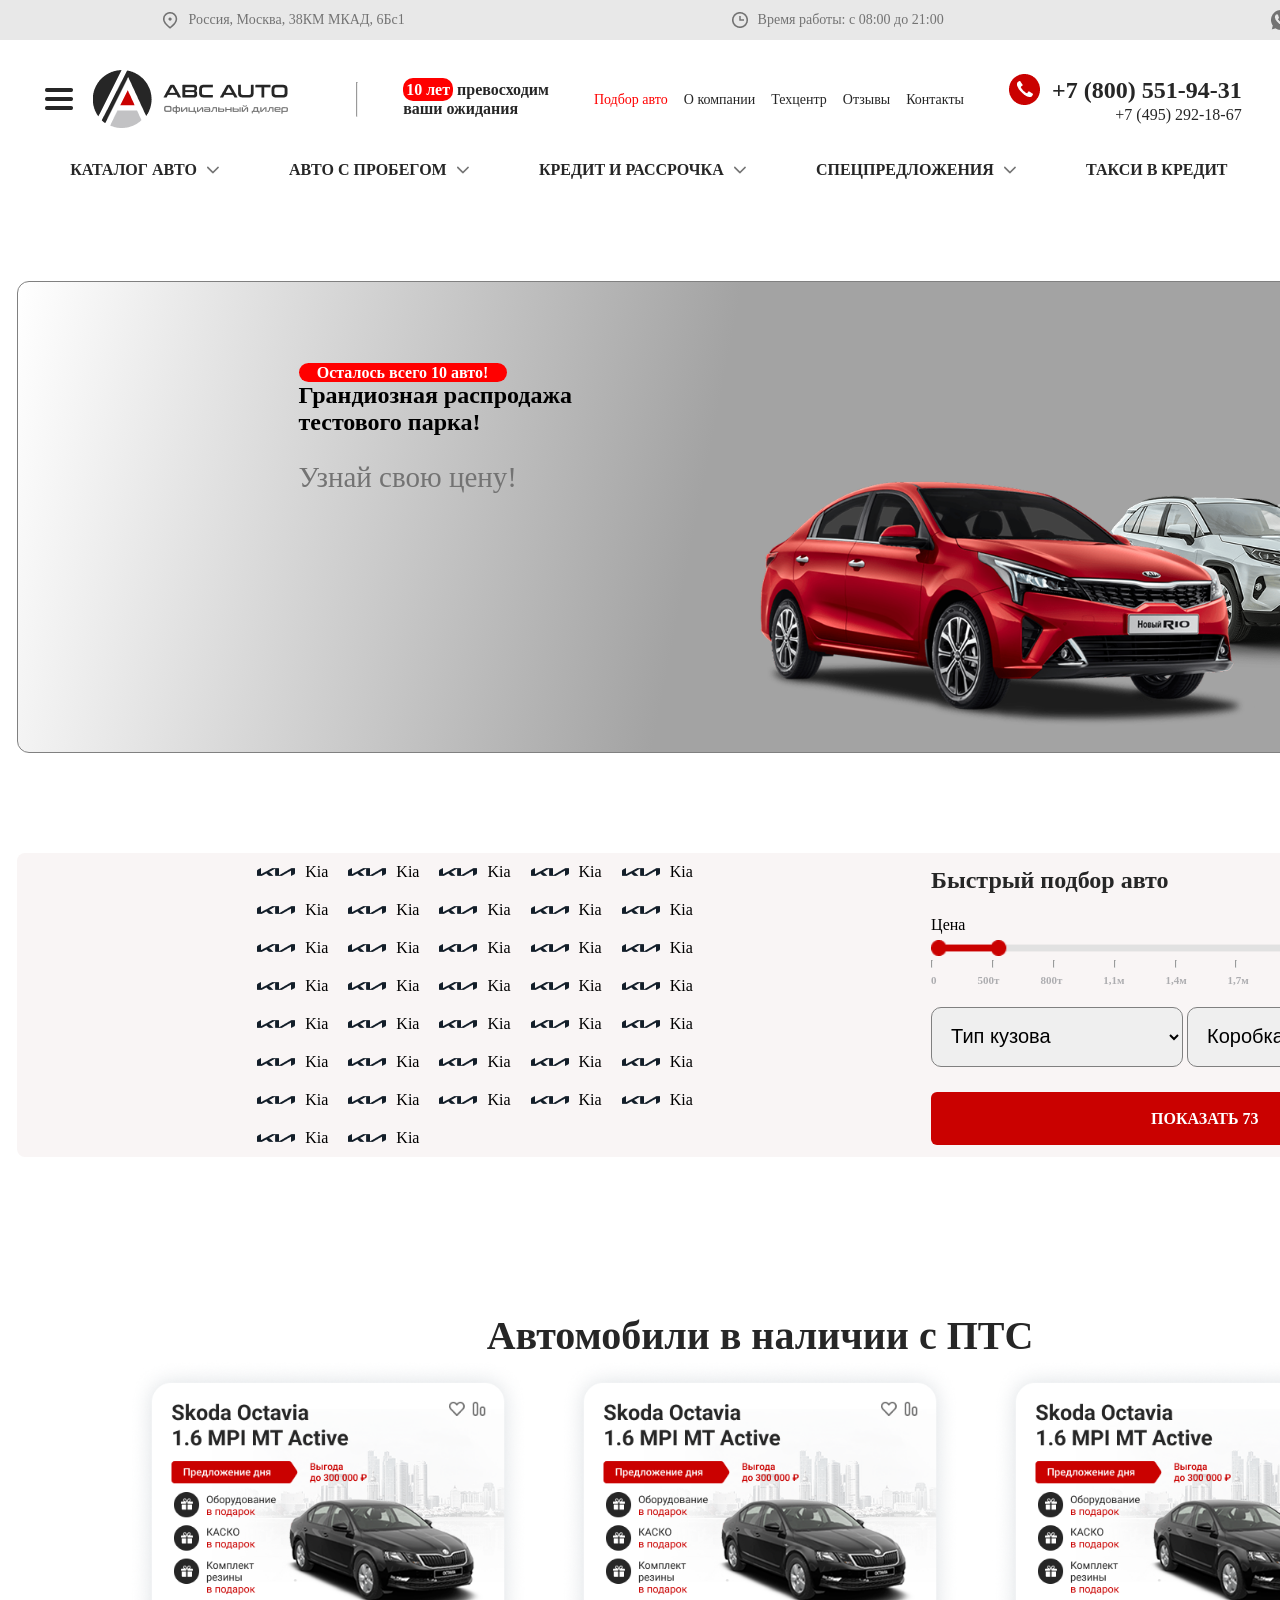
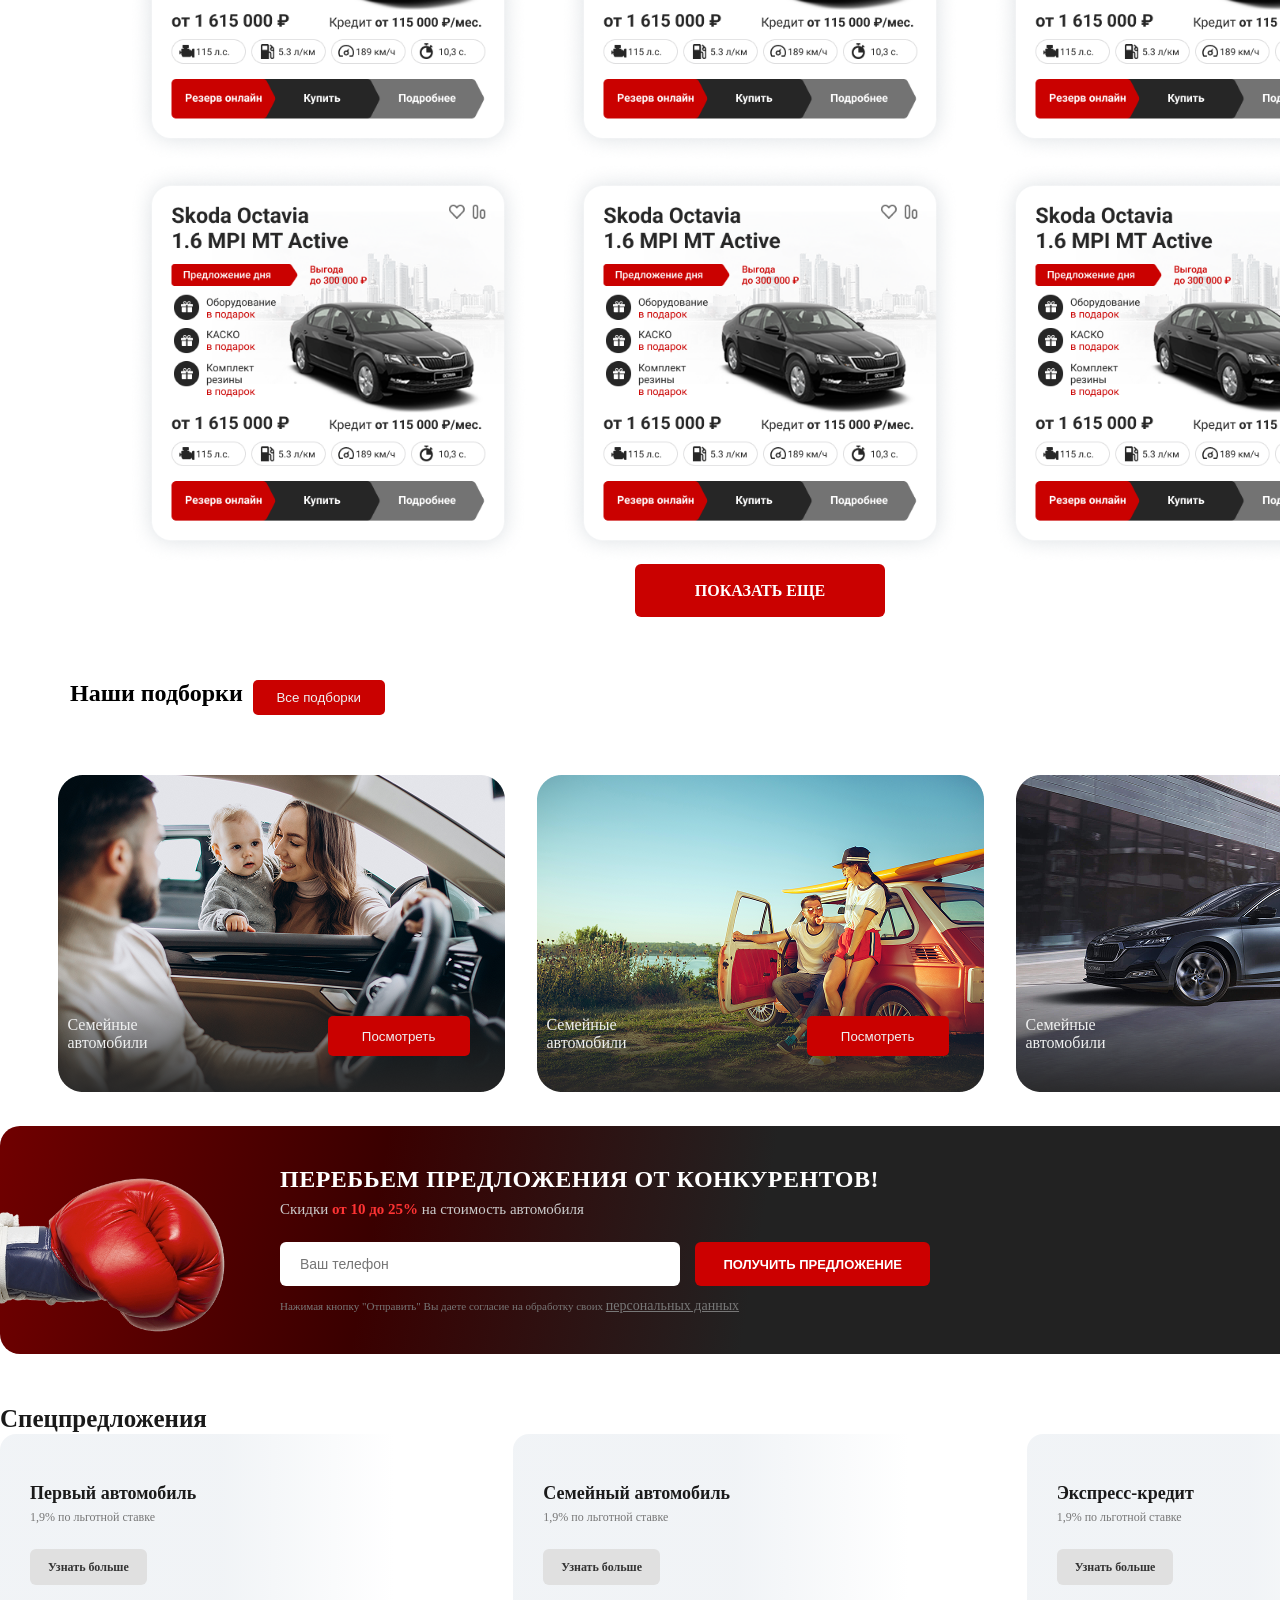
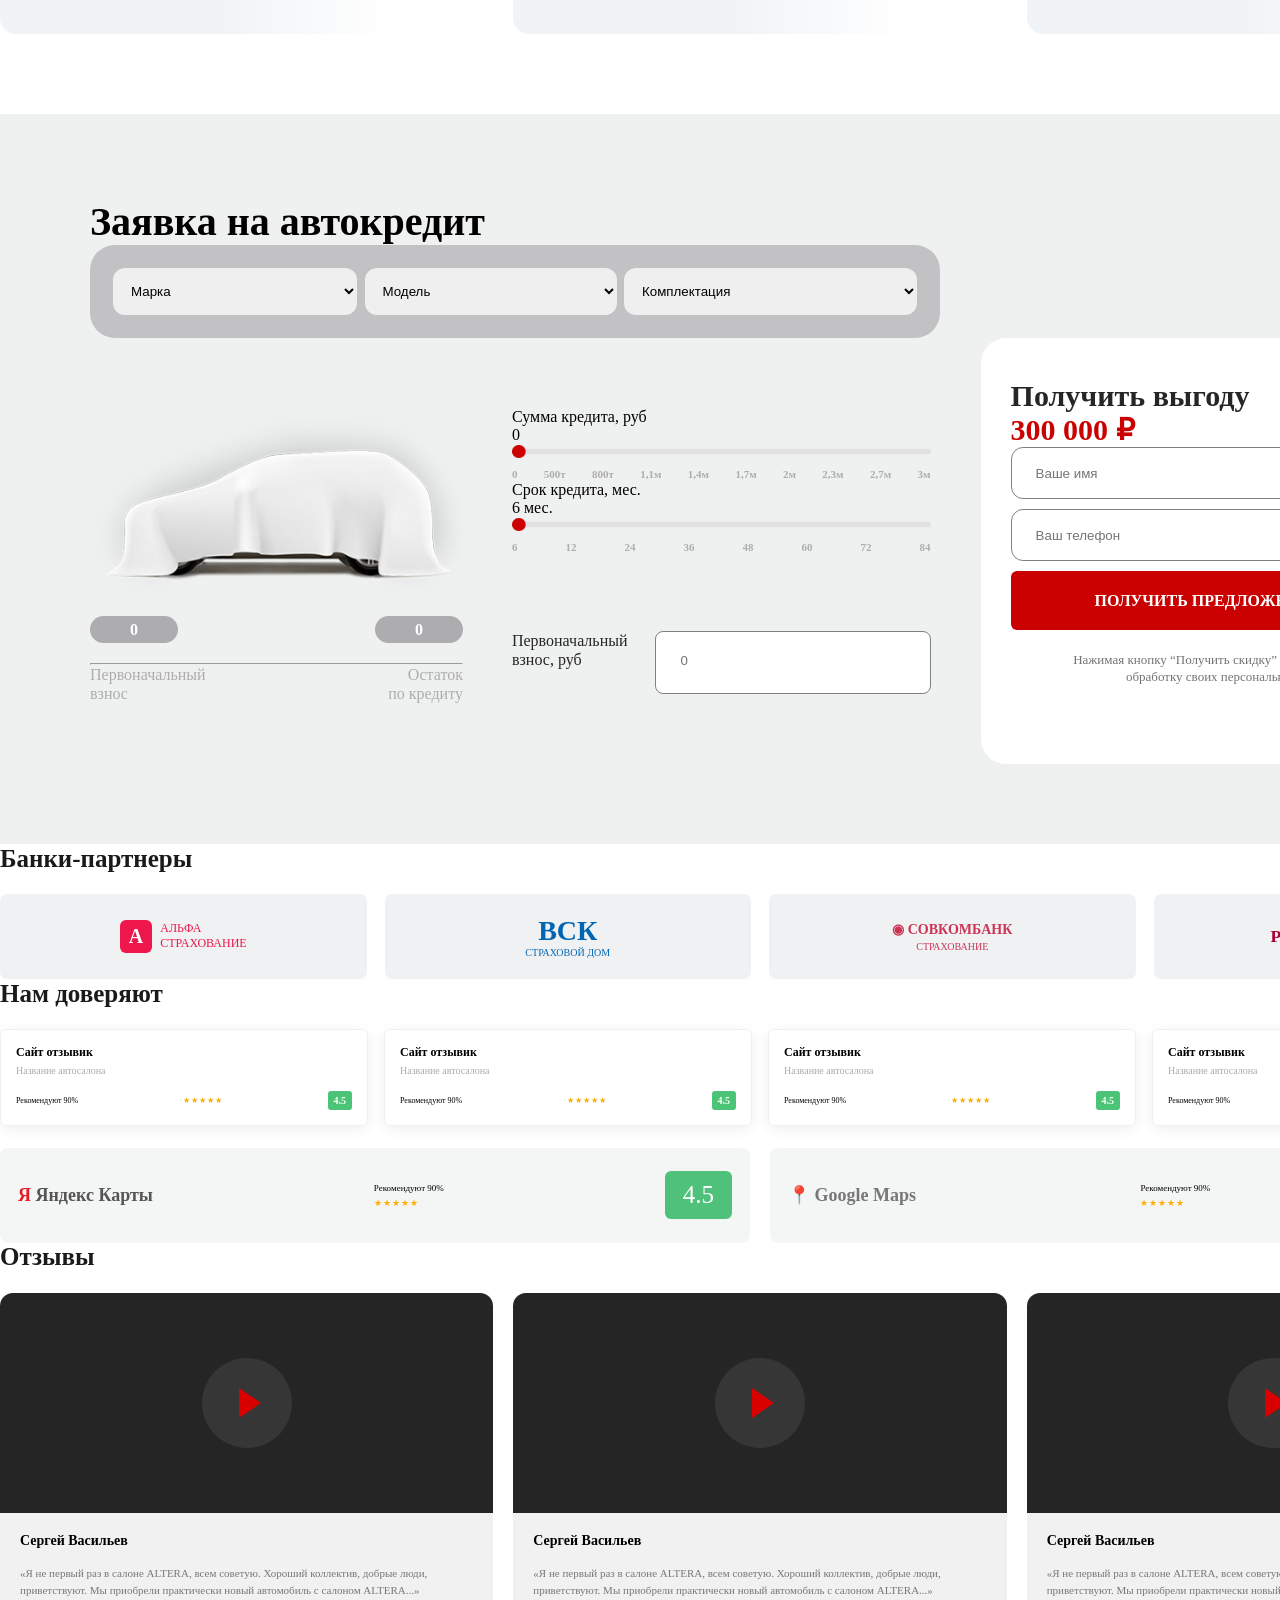
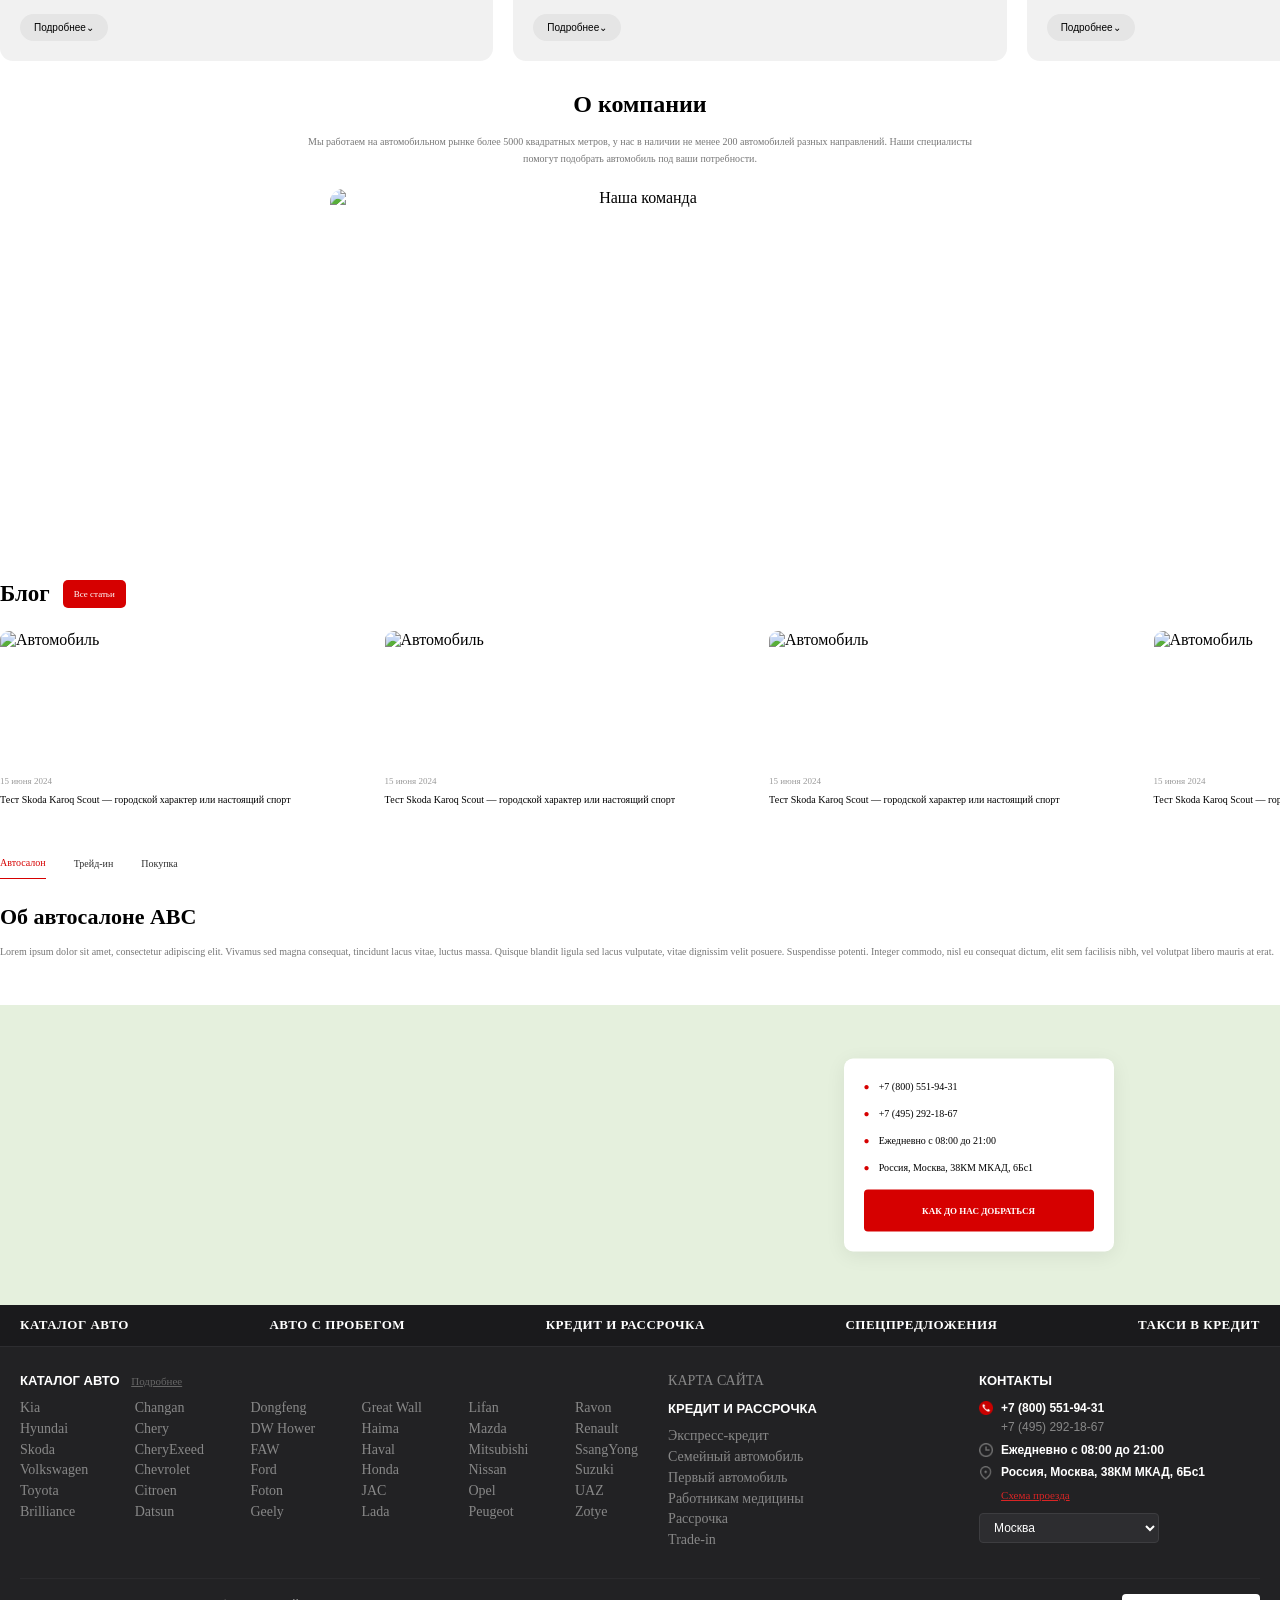
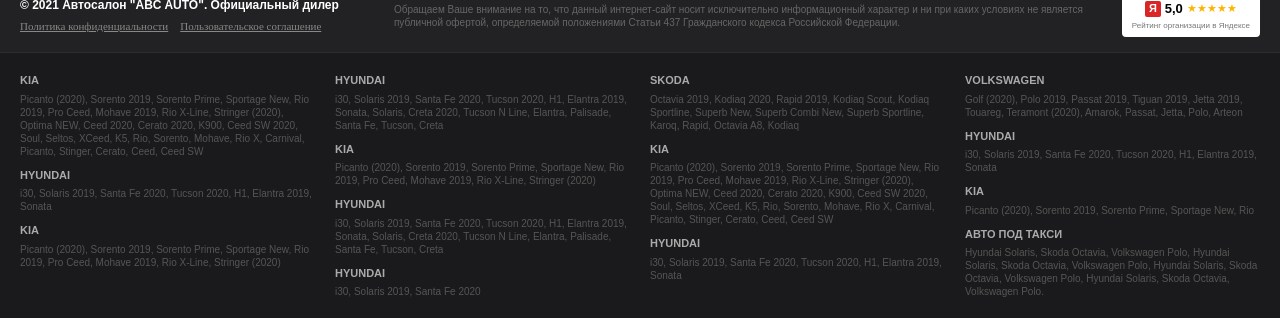
==== index.html @ 755e50a1 "ABC Auto sayti tugadi" ====
<!DOCTYPE html>
<html lang="en">

<head>
    <meta charset="UTF-8">
    <meta name="viewport" content="width=device-width, initial-scale=1.0">
    <link rel="stylesheet" href="./style.css">
    <title>Document</title>
</head>

<body>
    <header class="header">
        <div class="header__container">
            <div class="container">
                <p class="text"><img src="./assents/index.png" alt="" class="img">Россия, Москва, 38КМ МКАД, 6Бс1</p>
                <p class="text"><img src="./assents/time.png" alt="" class="img">Время работы: c 08:00 до 21:00</p>
                <p class="text"><img src="./assents/tel.png" alt="" class="img">Whatsapp</p>
            </div>

            <div class="header__top">
                <div class="imgs">
                    <img src="assents/burger.png" alt="" class="top__burger">
                    <img src="./assents/logo.png" alt="" class="logo">
                </div>
                <hr class="hr">
                <p class="top__text"> <span class="top__span">10 лет</span> превосходим <br> ваши ожидания</p>
                <ul class="top__menu">
                    <li class="top__item">
                        <a href="#" class="top__link"><span class="span__menu">Подбор авто</span></a>
                    </li>
                    <li class="top__item">
                        <a href="#" class="top__link">О компании</a>
                    </li>
                    <li class="top__item">
                        <a href="#" class="top__link">Техцентр</a>
                    </li>
                    <li class="top__item">
                        <a href="#" class="top__link">Отзывы</a>
                    </li>
                    <li class="top__item">
                        <a href="#" class="top__link">Контакты</a>
                    </li>
                </ul>
                <div class="top__tel">
                    <p class="top__tel1"><img src="./assents/tel__qizil.png" alt="" class="top__img">+7 (800) 551-94-31
                    </p>
                    <p class="top__tel2">+7 (495) 292-18-67</p>
                </div>
                <button class="top__btn">Обратный звонок</button>
            </div>

            <div class="header__bottom">
                <div class="bottom__box">
                    <p class="bottom__text">Каталог авто<img src="./assents/pastga.png" alt=""></p>
                    <p class="bottom__text">Авто с пробегом<img src="./assents/pastga.png" alt=""></p>
                    <p class="bottom__text">Кредит и рассрочка<img src="./assents/pastga.png" alt=""></p>
                    <p class="bottom__text">Спецпредложения<img src="./assents/pastga.png" alt=""></p>
                    <p class="bottom__text">Такси в кредит</p>
                    <div class="likes">
                        <img src="assents/like.png" alt="" class="likes__img">
                        <img src="assents/traydind.png" alt="" class="likes__img">
                        <img src="assents/search.png" alt="" class="likes__img">
                    </div>
                </div>
            </div>
        </div>
    </header>

    <main>
        <section class="intro">
            <div class="intro__container">
                <div class="intro__content">
                    <p class="intro__red">Осталось всего 10 авто!</p>
                    <h1 class="intro__title">
                        Грандиозная распродажа <br> тестового парка!
                    </h1>
                    <p class="intro__text">
                        Узнай свою цену!
                    </p>
                </div>
                <div class="intro__right">
                    <img src="./assents/cars.png" alt="" class="intro__cars">
                </div>
            </div>
        </section>

        <section class="cars">
            <div class="cars__container">
                <div class="cars__logo">
                    <div class="cars__box">
                        <p class="box"><img src="./assents/Kia.png" alt="" class="kia">Kia</p>
                        <p class="box"><img src="./assents/Kia.png" alt="" class="kia">Kia</p>
                        <p class="box"><img src="./assents/Kia.png" alt="" class="kia">Kia</p>
                        <p class="box"><img src="./assents/Kia.png" alt="" class="kia">Kia</p>
                        <p class="box"><img src="./assents/Kia.png" alt="" class="kia">Kia</p>
                        <p class="box"><img src="./assents/Kia.png" alt="" class="kia">Kia</p>
                        <p class="box"><img src="./assents/Kia.png" alt="" class="kia">Kia</p>
                        <p class="box"><img src="./assents/Kia.png" alt="" class="kia">Kia</p>
                    </div>
                    <div class="cars__box">
                        <p class="box"><img src="./assents/Kia.png" alt="" class="kia">Kia</p>
                        <p class="box"><img src="./assents/Kia.png" alt="" class="kia">Kia</p>
                        <p class="box"><img src="./assents/Kia.png" alt="" class="kia">Kia</p>
                        <p class="box"><img src="./assents/Kia.png" alt="" class="kia">Kia</p>
                        <p class="box"><img src="./assents/Kia.png" alt="" class="kia">Kia</p>
                        <p class="box"><img src="./assents/Kia.png" alt="" class="kia">Kia</p>
                        <p class="box"><img src="./assents/Kia.png" alt="" class="kia">Kia</p>
                        <p class="box"><img src="./assents/Kia.png" alt="" class="kia">Kia</p>
                    </div>
                    <div class="cars__box">
                        <p class="box"><img src="./assents/Kia.png" alt="" class="kia">Kia</p>
                        <p class="box"><img src="./assents/Kia.png" alt="" class="kia">Kia</p>
                        <p class="box"><img src="./assents/Kia.png" alt="" class="kia">Kia</p>
                        <p class="box"><img src="./assents/Kia.png" alt="" class="kia">Kia</p>
                        <p class="box"><img src="./assents/Kia.png" alt="" class="kia">Kia</p>
                        <p class="box"><img src="./assents/Kia.png" alt="" class="kia">Kia</p>
                        <p class="box"><img src="./assents/Kia.png" alt="" class="kia">Kia</p>
                    </div>
                    <div class="cars__box">
                        <p class="box"><img src="./assents/Kia.png" alt="" class="kia">Kia</p>
                        <p class="box"><img src="./assents/Kia.png" alt="" class="kia">Kia</p>
                        <p class="box"><img src="./assents/Kia.png" alt="" class="kia">Kia</p>
                        <p class="box"><img src="./assents/Kia.png" alt="" class="kia">Kia</p>
                        <p class="box"><img src="./assents/Kia.png" alt="" class="kia">Kia</p>
                        <p class="box"><img src="./assents/Kia.png" alt="" class="kia">Kia</p>
                        <p class="box"><img src="./assents/Kia.png" alt="" class="kia">Kia</p>
                    </div>
                    <div class="cars__box">
                        <p class="box"><img src="./assents/Kia.png" alt="" class="kia">Kia</p>
                        <p class="box"><img src="./assents/Kia.png" alt="" class="kia">Kia</p>
                        <p class="box"><img src="./assents/Kia.png" alt="" class="kia">Kia</p>
                        <p class="box"><img src="./assents/Kia.png" alt="" class="kia">Kia</p>
                        <p class="box"><img src="./assents/Kia.png" alt="" class="kia">Kia</p>
                        <p class="box"><img src="./assents/Kia.png" alt="" class="kia">Kia</p>
                        <p class="box"><img src="./assents/Kia.png" alt="" class="kia">Kia</p>
                    </div>
                </div>
                <div class="cars__sell">
                    <h1 class="sell__title">Быстрый подбор авто</h1>
                    <div class="sell__box">
                        <p class="sell__text">Цена</p>
                        <p class="sell__pul">0 - 500т</p>
                    </div>
                    <img src="assents/narxi.png" alt="" class="sell__img">
                    <div class="boxs__hr">
                        <hr class="box__hr">
                        <hr class="box__hr">
                        <hr class="box__hr">
                        <hr class="box__hr">
                        <hr class="box__hr">
                        <hr class="box__hr">
                        <hr class="box__hr">
                        <hr class="box__hr">
                        <hr class="box__hr">
                        <hr class="box__hr">
                    </div>
                    <div class="boxs__narx">
                        <p class="box__narxlari">0</p>
                        <p class="box__narxlari">500т</p>
                        <p class="box__narxlari">800т</p>
                        <p class="box__narxlari">1,1м</p>
                        <p class="box__narxlari">1,4м</p>
                        <p class="box__narxlari">1,7м</p>
                        <p class="box__narxlari">2м</p>
                        <p class="box__narxlari">2,3м</p>
                        <p class="box__narxlari">2,7м</p>
                        <p class="box__narxlari">3м</p>
                    </div>
                    <div class="boxs__selects">
                        <select class="select" name="typeKuzov">
                            <option value="" disabled selected>Тип кузова</option>
                            <option value="sedan">Седан</option>
                            <option value="hatchback">Хэтчбек</option>
                            <option value="suv">Внедорожник</option>
                        </select>
                        <select class="select" name="typeBox">
                            <option value="" disabled selected>Коробка</option>
                            <option value="at">Автомат (АКПП)</option>
                            <option value="mt">Механика (МКПП)</option>
                            <option value="amt">Робот (РКПП)</option>
                            <option value="cvt">Вариатор (CVT)</option>
                        </select>
                    </div>
                    <button class="button">Показать 73</button>
                </div>
            </div>
        </section>

        <section class="cards">
            <div class="cards__container">
                <h1 class="cards__title">
                    Автомобили в наличии с ПТС
                </h1>
                <div class="cards__box__top">
                    <img src="assents/car__info.png" alt="" class="cards__img">
                    <img src="assents/car__info.png" alt="" class="cards__img">
                    <img src="assents/car__info.png" alt="" class="cards__img">
                </div>
                <div class="cards__box__bottom">
                    <img src="assents/car__info.png" alt="" class="cards__img">
                    <img src="assents/car__info.png" alt="" class="cards__img">
                    <img src="assents/car__info.png" alt="" class="cards__img">
                </div>
                <button class="cards__btn">Показать еще</button>
            </div>
        </section>

        <section>
            <div class="podbor__container">
                <div class="podbor">
                    <h1 class="podbor__h1">Наши подборки <button class="podbor__btn">Все подборки</button></h1>
                    <img src="./assents/padbor.png" alt="" class="podbor__img">
                </div>
                <div class="cards__box__top">
                    <div class="podbor__box">
                        <img src="./assents/family.png" alt="">
                        <p class="podbor__p">Семейные </br>автомобили <button class="podbor__btn2">Посмотреть</button>
                        </p>
                    </div>
                    <div class="podbor__box">
                        <img src="./assents/picnik.png" alt="">
                        <p class="podbor__p">Семейные </br>автомобили <button class="podbor__btn2">Посмотреть</button>
                        </p>
                    </div>
                    <div class="podbor__box">
                        <img src="assents/car.png" alt="">
                        <p class="podbor__p">Семейные </br>автомобили <button class="podbor__btn2">Посмотреть</button>
                        </p>
                    </div>
                </div>
            </div>
        </section>

        <section class="promo__banner">
            <div class="banner__image">
                <img src="./assents/perchatka.png" alt="Боксерская перчатка" class="banner__img__box">
            </div>
            <div class="banner__content">
                <h2 class="banner__title">ПЕРЕБЬЕМ ПРЕДЛОЖЕНИЯ ОТ КОНКУРЕНТОВ!</h2>
                <p class="banner__subtitle">Скидки <span>от 10 до 25%</span> на стоимость автомобиля</p>

                <form class="banner__form" onsubmit="event.preventDefault();">
                    <input type="tel" placeholder="Ваш телефон" required class="phone__input">
                    <button type="submit" class="submit__btn">ПОЛУЧИТЬ ПРЕДЛОЖЕНИЕ</button>
                </form>

                <p class="terms__text">
                    Нажимая кнопку "Отправить" Вы даете согласие на обработку своих <a href="#">персональных данных</a>
                </p>
            </div>
        </section>

        <section class="special__offers">
            <div class="offers__header">
                <h2 class="section__title">Спецпредложения</h2>
                <div class="slider__arrows">
                    <button class="arrow__btn prev" aria-label="Назад">&lt;</button>
                    <button class="arrow__btn next" aria-label="Вперед">&gt;</button>
                </div>
            </div>

            <div class="offers__grid">

                <div class="offer__card" style="background-image: url('https://picsum.photos/id/1025/400/250');">
                    <div class="card__content">
                        <h3 class="card__title">Первый автомобиль</h3>
                        <p class="card__subtitle">1,9% по льготной ставке</p>
                        <a href="#" class="card__btn">Узнать больше</a>
                    </div>
                </div>

                <div class="offer__card" style="background-image: url('https://picsum.photos/id/1074/400/250');">
                    <div class="card__content">
                        <h3 class="card__title">Семейный автомобиль</h3>
                        <p class="card__subtitle">1,9% по льготной ставке</p>
                        <a href="#" class="card__btn">Узнать больше</a>
                    </div>
                </div>

                <div class="offer__card" style="background-image: url('https://picsum.photos/id/1062/400/250');">
                    <div class="card__content">
                        <h3 class="card__title">Экспресс-кредит</h3>
                        <p class="card__subtitle">1,9% по льготной ставке</p>
                        <a href="#" class="card__btn">Узнать больше</a>
                    </div>
                </div>

            </div>
        </section>

        <section class="bid">
            <div class="bid__container">
                <h1 class="bid__title">Заявка на автокредит</h1>
                <div class="bid__boxs">
                    <div class="bid__top">

                        <select name="marka" id="marka" class="bid__select">
                            <option value="" disabled selected>Марка</option>
                            <option value="">AUDI</option>
                            <option value="">BMW</option>
                            <option value="">Lada</option>
                        </select>

                        <select name="model" id="model" class="bid__select">
                            <option value="" disabled selected>Модель</option>
                            <option value="">F90 cs</option>
                        </select>

                        <select name="komplektatsiya" id="komplektatsiya" class="bid__select">
                            <option value="" disabled selected>Комплектация</option>
                            <option value="">Motor</option>
                            <option value="">Break</option>
                            <option value="">Diska</option>
                        </select>
                    </div>

                    <div class="bid__info">
                        <div class="bid__content">
                            <div class="bid__left">
                                <img src="./assents/secret__car.png" alt="" class="left__img">
                                <div class="left__numbers">
                                    <p class="left__number">0</p>
                                    <p class="left__number">0</p>
                                </div>
                                <hr class="left__hr">
                                <div class="left__texts">
                                    <p class="left__text">Первоначальный <br> взнос</p>
                                    <p class="left__text2">Остаток <br> по кредиту</p>
                                </div>
                            </div>

                            <div class="bid__right">
                                <div class="right__texts">
                                    <p class="right__text">Сумма кредита, руб</p>
                                    <p class="right__number">0</p>
                                </div>
                                <img src="./assents/chiziq.png" alt="" class="right__img">
                                <div class="boxs__narx">
                                    <p class="box__narxlari">0</p>
                                    <p class="box__narxlari">500т</p>
                                    <p class="box__narxlari">800т</p>
                                    <p class="box__narxlari">1,1м</p>
                                    <p class="box__narxlari">1,4м</p>
                                    <p class="box__narxlari">1,7м</p>
                                    <p class="box__narxlari">2м</p>
                                    <p class="box__narxlari">2,3м</p>
                                    <p class="box__narxlari">2,7м</p>
                                    <p class="box__narxlari">3м</p>
                                </div>

                                <div class="right__texts">
                                    <p class="right__text">Срок кредита, мес.</p>
                                    <p class="right__number">6 мес.</p>
                                </div>
                                <img src="./assents/chiziq.png" alt="" class="right__img">
                                <div class="boxs__narx">
                                    <p class="box__narxlari">6</p>
                                    <p class="box__narxlari">12</p>
                                    <p class="box__narxlari">24</p>
                                    <p class="box__narxlari">36</p>
                                    <p class="box__narxlari">48</p>
                                    <p class="box__narxlari">60</p>
                                    <p class="box__narxlari">72</p>
                                    <p class="box__narxlari">84</p>
                                </div>

                                <div class="rigth__start">
                                    <p class="start__text">Первоначальный <br> взнос, руб</p>
                                    <label for="numbers" class="start__label"></label>
                                    <input type="number" placeholder="0" class="start__input">
                                </div>
                            </div>
                        </div>

                        <div class="bid__box">
                            <h1 class="box__title">Получить выгоду <br> <span class="box__span">300 000 ₽</span></h1>
                            <label for="name"></label>
                            <input type="text" class="box__input" placeholder="Ваше имя">
                            <label for="telefon"></label>
                            <input type="text" class="box__input" placeholder="Ваш телефон">
                            <button class="box__btn">Получить предложение</button>
                            <p class="box__text">Нажимая кнопку “Получить скидку” Вы даете согласие на <br> обработку
                                своих
                                персональных данных</p>
                        </div>
                    </div>
                </div>
            </div>
        </section>

        <section class="partners">
            <div class="section__header">
                <h2 class="section__title">Банки-партнеры</h2>

                <div class="slider__arrows">
                    <button class="arrow__btn">&lsaquo;</button>
                    <button class="arrow__btn next">&rsaquo;</button>
                </div>
            </div>

            <div class="partners__box">
                <div class="partner__card alpha">
                    <strong>А</strong>
                    <p>АЛЬФА<br>СТРАХОВАНИЕ</p>
                </div>

                <div class="partner__card vsk">
                    <h2>ВСК</h2>
                    <p>СТРАХОВОЙ ДОМ</p>
                </div>

                <div class="partner__card sovkom">
                    <h3>◉ СОВКОМБАНК</h3>
                    <p>СТРАХОВАНИЕ</p>
                </div>

                <div class="partner__card ros">
                    <h3>РОСГОССТРАХ</h3>
                </div>
            </div>
        </section>

        <section class="trust">
            <div class="section__header">
                <h2 class="section__title">Нам доверяют</h2>

                <div class="slider__arrows">
                    <button class="arrow__btn">&lsaquo;</button>
                    <button class="arrow__btn next">&rsaquo;</button>
                </div>
            </div>

            <div class="reviews__small">
                <div class="review__mini">
                    <h3>Сайт отзывик</h3>
                    <p>Название автосалона</p>
                    <div class="rating">
                        <span>Рекомендуют 90%</span>
                        <span class="stars">★★★★★</span>
                        <b>4.5</b>
                    </div>
                </div>

                <div class="review__mini">
                    <h3>Сайт отзывик</h3>
                    <p>Название автосалона</p>
                    <div class="rating">
                        <span>Рекомендуют 90%</span>
                        <span class="stars">★★★★★</span>
                        <b>4.5</b>
                    </div>
                </div>

                <div class="review__mini">
                    <h3>Сайт отзывик</h3>
                    <p>Название автосалона</p>
                    <div class="rating">
                        <span>Рекомендуют 90%</span>
                        <span class="stars">★★★★★</span>
                        <b>4.5</b>
                    </div>
                </div>

                <div class="review__mini">
                    <h3>Сайт отзывик</h3>
                    <p>Название автосалона</p>
                    <div class="rating">
                        <span>Рекомендуют 90%</span>
                        <span class="stars">★★★★★</span>
                        <b>4.5</b>
                    </div>
                </div>
            </div>

            <div class="maps__box">
                <div class="map__card">
                    <h3 class="yandex">Я Яндекс Карты</h3>
                    <div class="map__rating">
                        <p>Рекомендуют 90%</p>
                        <span class="stars">★★★★★</span>
                    </div>
                    <strong class="score">4.5</strong>
                </div>

                <div class="map__card">
                    <h3 class="google">📍 Google Maps</h3>
                    <div class="map__rating">
                        <p>Рекомендуют 90%</p>
                        <span class="stars">★★★★★</span>
                    </div>
                    <strong class="score">4.1</strong>
                </div>
            </div>
        </section>

        <section class="testimonials">
            <h2 class="section__title">Отзывы</h2>

            <div class="testimonials__box">
                <div class="testimonial__card">
                    <div class="video__preview">
                        <div class="play__button"></div>
                    </div>

                    <div class="testimonial__content">
                        <h3>Сергей Васильев</h3>
                        <p class="review__text">
                            «Я не первый раз в салоне ALTERA, всем советую.
                            Хороший коллектив, добрые люди, приветствуют.
                            Мы приобрели практически новый автомобиль
                            с салоном ALTERA...»
                        </p>
                        <button class="more__btn">Подробнее⌄</button>
                    </div>
                </div>

                <div class="testimonial__card">
                    <div class="video__preview">
                        <div class="play__button"></div>
                    </div>

                    <div class="testimonial__content">
                        <h3>Сергей Васильев</h3>
                        <p class="review__text">
                            «Я не первый раз в салоне ALTERA, всем советую.
                            Хороший коллектив, добрые люди, приветствуют.
                            Мы приобрели практически новый автомобиль
                            с салоном ALTERA...»
                        </p>
                        <button class="more__btn">Подробнее⌄</button>
                    </div>
                </div>

                <div class="testimonial__card">
                    <div class="video__preview">
                        <div class="play__button"></div>
                    </div>

                    <div class="testimonial__content">
                        <h3>Сергей Васильев</h3>
                        <p class="review__text">
                            «Я не первый раз в салоне ALTERA, всем советую.
                            Хороший коллектив, добрые люди, приветствуют.
                            Мы приобрели практически новый автомобиль
                            с салоном ALTERA...»
                        </p>
                        <button class="more__btn">Подробнее⌄</button>
                    </div>
                </div>
            </div>
        </section>

        <section class="about">
            <h1 class="about__title">О компании</h1>

            <p class="about__text">
                Мы работаем на автомобильном рынке более 5000 квадратных метров,
                у нас в наличии не менее 200 автомобилей разных направлений.
                Наши специалисты помогут подобрать автомобиль под ваши потребности.
            </p>

            <img src="https://images.unsplash.com/photo-1521737711867-e3b97375f902?auto=format&fit=crop&w=1000&q=80"
                alt="Наша команда" class="about__img">
        </section>

        <section class="blog">

            <div class="blog__header">
                <div class="blog__heading">
                    <h2 class="blog__title">Блог</h2>
                    <a href="#" class="blog__all">Все статьи</a>
                </div>

                <div class="blog__arrows">
                    <button class="arrow__btn">&lsaquo;</button>
                    <button class="arrow__btn arrow__btn--red">&rsaquo;</button>
                </div>
            </div>

            <div class="blog__box">

                <article class="blog__card">
                    <img src="https://images.unsplash.com/photo-1503376780353-7e6692767b70?auto=format&fit=crop&w=600&q=80"
                        alt="Автомобиль" class="blog__img">
                    <p class="blog__date">15 июня 2024</p>
                    <h3 class="blog__text">
                        Тест Skoda Karoq Scout — городской характер
                        или настоящий спорт
                    </h3>
                </article>

                <article class="blog__card">
                    <img src="https://images.unsplash.com/photo-1503376780353-7e6692767b70?auto=format&fit=crop&w=600&q=80"
                        alt="Автомобиль" class="blog__img">
                    <p class="blog__date">15 июня 2024</p>
                    <h3 class="blog__text">
                        Тест Skoda Karoq Scout — городской характер
                        или настоящий спорт
                    </h3>
                </article>

                <article class="blog__card">
                    <img src="https://images.unsplash.com/photo-1503376780353-7e6692767b70?auto=format&fit=crop&w=600&q=80"
                        alt="Автомобиль" class="blog__img">
                    <p class="blog__date">15 июня 2024</p>
                    <h3 class="blog__text">
                        Тест Skoda Karoq Scout — городской характер
                        или настоящий спорт
                    </h3>
                </article>

                <article class="blog__card">
                    <img src="https://images.unsplash.com/photo-1503376780353-7e6692767b70?auto=format&fit=crop&w=600&q=80"
                        alt="Автомобиль" class="blog__img">
                    <p class="blog__date">15 июня 2024</p>
                    <h3 class="blog__text">
                        Тест Skoda Karoq Scout — городской характер
                        или настоящий спорт
                    </h3>
                </article>

            </div>
        </section>

        <section class="salon">

            <div class="salon__tabs">
                <a href="#" class="salon__tab salon__tab--active">Автосалон</a>
                <a href="#" class="salon__tab">Трейд-ин</a>
                <a href="#" class="salon__tab">Покупка</a>
            </div>

            <h2 class="salon__title">Об автосалоне ABC</h2>

            <p class="salon__text">
                Lorem ipsum dolor sit amet, consectetur adipiscing elit.
                Vivamus sed magna consequat, tincidunt lacus vitae, luctus massa.
                Quisque blandit ligula sed lacus vulputate, vitae dignissim velit
                posuere. Suspendisse potenti. Integer commodo, nisl eu consequat
                dictum, elit sem facilisis nibh, vel volutpat libero mauris at erat.
            </p>

        </section>

        <section class="location">

            <iframe class="location__map"
                src="https://www.openstreetmap.org/export/embed.html?bbox=37.55%2C55.68%2C37.75%2C55.80&layer=mapnik"
                title="Карта расположения автосалона" loading="lazy">
            </iframe>

            <div class="location__card">

                <p class="location__item">
                    <span class="location__icon">●</span>
                    +7 (800) 551-94-31
                </p>

                <p class="location__item">
                    <span class="location__icon">●</span>
                    +7 (495) 292-18-67
                </p>

                <p class="location__item">
                    <span class="location__icon">●</span>
                    Ежедневно с 08:00 до 21:00
                </p>

                <p class="location__item">
                    <span class="location__icon">●</span>
                    Россия, Москва, 38КМ МКАД, 6Бс1
                </p>

                <a href="https://www.openstreetmap.org/" class="location__btn">
                    КАК ДО НАС ДОБРАТЬСЯ
                </a>

            </div>

        </section>

        <footer class="footer">
            <div class="footer__top-nav">
                <div class="footer__container">
                    <ul class="footer__nav-list">
                        <li class="footer__nav-item"><a href="#" class="footer__nav-link">КАТАЛОГ АВТО</a></li>
                        <li class="footer__nav-item"><a href="#" class="footer__nav-link">АВТО С ПРОБЕГОМ</a></li>
                        <li class="footer__nav-item"><a href="#" class="footer__nav-link">КРЕДИТ И РАССРОЧКА</a></li>
                        <li class="footer__nav-item"><a href="#" class="footer__nav-link">СПЕЦПРЕДЛОЖЕНИЯ</a></li>
                        <li class="footer__nav-item"><a href="#" class="footer__nav-link">ТАКСИ В КРЕДИТ</a></li>
                    </ul>
                </div>
            </div>

            <div class="footer__middle">
                <div class="footer__container">
                    <div class="footer__cols">
                        <div class="footer__col">
                            <h4 class="footer__title">КАТАЛОГ АВТО <a href="#" class="footer__more">Подробнее</a></h4>
                            <div class="footer__brands">
                                <ul class="footer__brand-list">
                                    <li><a href="#">Kia</a></li>
                                    <li><a href="#">Hyundai</a></li>
                                    <li><a href="#">Skoda</a></li>
                                    <li><a href="#">Volkswagen</a></li>
                                    <li><a href="#">Toyota</a></li>
                                    <li><a href="#">Brilliance</a></li>
                                </ul>
                                <ul class="footer__brand-list">
                                    <li><a href="#">Changan</a></li>
                                    <li><a href="#">Chery</a></li>
                                    <li><a href="#">CheryExeed</a></li>
                                    <li><a href="#">Chevrolet</a></li>
                                    <li><a href="#">Citroen</a></li>
                                    <li><a href="#">Datsun</a></li>
                                </ul>
                                <ul class="footer__brand-list">
                                    <li><a href="#">Dongfeng</a></li>
                                    <li><a href="#">DW Hower</a></li>
                                    <li><a href="#">FAW</a></li>
                                    <li><a href="#">Ford</a></li>
                                    <li><a href="#">Foton</a></li>
                                    <li><a href="#">Geely</a></li>
                                </ul>
                                <ul class="footer__brand-list">
                                    <li><a href="#">Great Wall</a></li>
                                    <li><a href="#">Haima</a></li>
                                    <li><a href="#">Haval</a></li>
                                    <li><a href="#">Honda</a></li>
                                    <li><a href="#">JAC</a></li>
                                    <li><a href="#">Lada</a></li>
                                </ul>
                                <ul class="footer__brand-list">
                                    <li><a href="#">Lifan</a></li>
                                    <li><a href="#">Mazda</a></li>
                                    <li><a href="#">Mitsubishi</a></li>
                                    <li><a href="#">Nissan</a></li>
                                    <li><a href="#">Opel</a></li>
                                    <li><a href="#">Peugeot</a></li>
                                </ul>
                                <ul class="footer__brand-list">
                                    <li><a href="#">Ravon</a></li>
                                    <li><a href="#">Renault</a></li>
                                    <li><a href="#">SsangYong</a></li>
                                    <li><a href="#">Suzuki</a></li>
                                    <li><a href="#">UAZ</a></li>
                                    <li><a href="#">Zotye</a></li>
                                </ul>
                            </div>
                        </div>

                        <div class="footer__col">
                            <h4 class="footer__title"><a href="#">Карта сайта</a></h4>
                            <h4 class="footer__title">КРЕДИТ И РАССРОЧКА</h4>
                            <ul class="footer__link-list">
                                <li><a href="#">Экспресс-кредит</a></li>
                                <li><a href="#">Семейный автомобиль</a></li>
                                <li><a href="#">Первый автомобиль</a></li>
                                <li><a href="#">Работникам медицины</a></li>
                                <li><a href="#">Рассрочка</a></li>
                                <li><a href="#">Trade-in</a></li>
                            </ul>
                        </div>

                        <div class="footer__col">
                            <h4 class="footer__title">КОНТАКТЫ</h4>
                            <div class="footer__contacts">
                                <p class="footer__contact-item"><img src="./assents/tel__qizil.png" alt=""
                                        class="footer__icon">+7 (800) 551-94-31</p>
                                <p class="footer__contact-item footer__contact-item--sub">+7 (495) 292-18-67</p>
                                <p class="footer__contact-item"><img src="./assents/time.png" alt=""
                                        class="footer__icon">Ежедневно с 08:00 до 21:00</p>
                                <p class="footer__contact-item"><img src="./assents/index.png" alt=""
                                        class="footer__icon">Россия, Москва, 38КМ МКАД, 6Бс1</p>
                                <a href="#" class="footer__route">Схема проезда</a>
                                <select class="footer__select" name="city">
                                    <option value="moscow" selected>Москва</option>
                                </select>
                            </div>
                        </div>
                    </div>

                    <div class="footer__copyright-row">
                        <div class="footer__copy-info">
                            <p class="footer__copy-title">© 2021 Автосалон "ABC AUTO". Официальный дилер</p>
                            <div class="footer__legal-links">
                                <a href="#">Политика конфиденциальности</a>
                                <a href="#">Пользовательское соглашение</a>
                            </div>
                        </div>
                        <p class="footer__disclaimer">
                            Обращаем Ваше внимание на то, что данный интернет-сайт носит исключительно информационный
                            характер и ни при каких условиях не является публичной офертой, определяемой положениями
                            Статьи 437 Гражданского кодекса Российской Федерации.
                        </p>
                        <div class="footer__rating-badge">
                            <div class="footer__badge-content">
                                <span class="footer__badge-yandex">Я</span>
                                <span class="footer__badge-score">5,0</span>
                                <span class="footer__badge-stars">★★★★★</span>
                            </div>
                            <p class="footer__badge-text">Рейтинг организации в Яндексе</p>
                        </div>
                    </div>
                </div>
            </div>

            <div class="footer__bottom-seo">
                <div class="footer__container">
                    <div class="footer__seo-grid">
                        <div class="footer__seo-col">
                            <h5>KIA</h5>
                            <p>Picanto (2020), Sorento 2019, Sorento Prime, Sportage New, Rio 2019, Pro Ceed, Mohave
                                2019, Rio X-Line, Stringer (2020), Optima NEW, Ceed 2020, Cerato 2020, K900, Ceed SW
                                2020, Soul, Seltos, XCeed, K5, Rio, Sorento, Mohave, Rio X, Carnival, Picanto, Stinger,
                                Cerato, Ceed, Ceed SW</p>

                            <h5>HYUNDAI</h5>
                            <p>i30, Solaris 2019, Santa Fe 2020, Tucson 2020, H1, Elantra 2019, Sonata</p>

                            <h5>KIA</h5>
                            <p>Picanto (2020), Sorento 2019, Sorento Prime, Sportage New, Rio 2019, Pro Ceed, Mohave
                                2019, Rio X-Line, Stringer (2020)</p>
                        </div>

                        <div class="footer__seo-col">
                            <h5>HYUNDAI</h5>
                            <p>i30, Solaris 2019, Santa Fe 2020, Tucson 2020, H1, Elantra 2019, Sonata, Solaris, Creta
                                2020, Tucson N Line, Elantra, Palisade, Santa Fe, Tucson, Creta</p>

                            <h5>KIA</h5>
                            <p>Picanto (2020), Sorento 2019, Sorento Prime, Sportage New, Rio 2019, Pro Ceed, Mohave
                                2019, Rio X-Line, Stringer (2020)</p>

                            <h5>HYUNDAI</h5>
                            <p>i30, Solaris 2019, Santa Fe 2020, Tucson 2020, H1, Elantra 2019, Sonata, Solaris, Creta
                                2020, Tucson N Line, Elantra, Palisade, Santa Fe, Tucson, Creta</p>

                            <h5>HYUNDAI</h5>
                            <p>i30, Solaris 2019, Santa Fe 2020</p>
                        </div>

                        <div class="footer__seo-col">
                            <h5>SKODA</h5>
                            <p>Octavia 2019, Kodiaq 2020, Rapid 2019, Kodiaq Scout, Kodiaq Sportline, Superb New, Superb
                                Combi New, Superb Sportline, Karoq, Rapid, Octavia A8, Kodiaq</p>

                            <h5>KIA</h5>
                            <p>Picanto (2020), Sorento 2019, Sorento Prime, Sportage New, Rio 2019, Pro Ceed, Mohave
                                2019, Rio X-Line, Stringer (2020), Optima NEW, Ceed 2020, Cerato 2020, K900, Ceed SW
                                2020, Soul, Seltos, XCeed, K5, Rio, Sorento, Mohave, Rio X, Carnival, Picanto, Stinger,
                                Cerato, Ceed, Ceed SW</p>

                            <h5>HYUNDAI</h5>
                            <p>i30, Solaris 2019, Santa Fe 2020, Tucson 2020, H1, Elantra 2019, Sonata</p>
                        </div>

                        <div class="footer__seo-col">
                            <h5>VOLKSWAGEN</h5>
                            <p>Golf (2020), Polo 2019, Passat 2019, Tiguan 2019, Jetta 2019, Touareg, Teramont (2020),
                                Amarok, Passat, Jetta, Polo, Arteon</p>

                            <h5>HYUNDAI</h5>
                            <p>i30, Solaris 2019, Santa Fe 2020, Tucson 2020, H1, Elantra 2019, Sonata</p>

                            <h5>KIA</h5>
                            <p>Picanto (2020), Sorento 2019, Sorento Prime, Sportage New, Rio</p>

                            <h5>АВТО ПОД ТАКСИ</h5>
                            <p>Hyundai Solaris, Skoda Octavia, Volkswagen Polo, Hyundai Solaris, Skoda Octavia,
                                Volkswagen Polo, Hyundai Solaris, Skoda Octavia, Volkswagen Polo, Hyundai Solaris, Skoda
                                Octavia, Volkswagen Polo.</p>
                        </div>
                    </div>
                </div>
            </div>
        </footer>
</body>



</main>

<script src="./app.js"></script>
</body>

</html>
---- style.css ----
* {
    margin: 0;
    padding: 0;
    box-sizing: border-box;
}

header,
section {
    width: 1520px;
    margin: 0 auto;
}

.text {
    font-family: 'Roboto';
    font-style: normal;
    font-weight: 400;
    font-size: 14px;
    line-height: 16px;
    color: #737373;
    display: flex;
    align-items: center;
    justify-content: center;
    gap: 10px;
}

.container {
    display: flex;
    align-items: center;
    justify-content: space-around;
    padding-top: 10px;
    padding-bottom: 10px;
    background-color: rgb(232, 232, 232);
}

.imgs {
    display: flex;
    align-items: center;
    gap: 20px;
    margin-right: 20px;
}

.hr {
    width: 1px;
    height: 35px;
    background-color: gray;
}

.header__top {
    display: flex;
    align-items: center;
    justify-content: space-evenly;
}

.top__text {
    font-family: 'Roboto';
    font-style: normal;
    font-weight: 700;
    font-size: 16px;
    line-height: 19px;
    color: #262626;
}

.top__span {
    background-color: red;
    border-radius: 10px;
    color: white;
    padding: 3px;
}

li {
    list-style: none;
}

a {
    text-decoration: none;
    font-family: 'Roboto';
    font-style: normal;
    font-weight: 400;
    font-size: 14px;
    line-height: 16px;
    color: #262626;
}

.top__menu {
    display: flex;
    align-items: center;
    justify-content: center;
    gap: 16px;
}

.span__menu {
    color: red;
}

.top__tel1 {
    display: flex;
    align-items: center;
    justify-content: center;
    gap: 12px;
    font-family: 'Roboto';
    font-style: normal;
    font-weight: 700;
    font-size: 24px;
    line-height: 28px;
    text-align: right;
    text-transform: uppercase;
    color: #262626;
}

.top__tel2 {
    font-family: 'Roboto';
    font-style: normal;
    font-weight: 400;
    font-size: 16px;
    line-height: 19px;
    text-align: right;
    text-transform: uppercase;
    color: #262626;
}

.top__btn {
    border-radius: 8px;
    background-color: red;
    color: white;
    font-family: 'Roboto';
    font-style: normal;
    font-weight: 700;
    font-size: 16px;
    line-height: 19px;
    text-align: center;
    text-transform: uppercase;
    color: #FFFFFF;
    border: none;
    padding: 16px 12px;
}

.header__top {
    margin-top: 30px;
}

.likes {
    display: flex;
    align-items: center;
    justify-content: center;
    gap: 42px;
}

.bottom__box {
    display: flex;
    align-items: center;
    justify-content: space-evenly;
}

.header__bottom {
    margin-top: 30px;
}

.bottom__text {
    display: flex;
    align-items: center;
    justify-content: center;
    gap: 10px;
    font-family: 'Roboto';
    font-style: normal;
    font-weight: 700;
    font-size: 16px;
    line-height: 19px;
    text-transform: uppercase;
    color: #262626;
}

.intro__container {
    width: 1487px;
    margin: 100px auto;
    border: 1px solid gray;
    background: #ffffff;
    background: linear-gradient(101deg, rgba(255, 255, 255, 1) 0%, rgba(163, 163, 163, 1) 46%);
    border-radius: 12px;
    display: flex;
    justify-content: space-between;
}

.intro__red {
    font-family: 'Roboto';
    font-style: normal;
    font-weight: 700;
    font-size: 16px;
    line-height: 19px;
    color: #FFFFFF;
    background-color: red;
    border-radius: 10px;
    width: 208px;
    text-align: center;
}

.intro__content {
    padding-left: 281px;
    padding-top: 81px;
}

.intro__cars {
    padding-top: 167px;
    width: 800px;
}

.intro__text {
    padding-top: 24px;
    font-family: 'Roboto';
    font-style: normal;
    font-weight: 400;
    font-size: 29px;
    line-height: 34px;
    color: #737373;
}

.cars__container {
    width: 1487px;
    margin: 100px auto;
    background-color: #f9f5f5;
    border-radius: 8px;
}

.cars__logo {
    width: 60%;
    display: flex;
    justify-content: center;
}

.cars__logo p {
    display: flex;
    align-items: center;
    justify-content: center;
    gap: 10px;
    margin-right: 20px;
}

.cars__container {
    display: flex;
    align-items: center;
    justify-content: center;
}

.sell__title {
    font-family: 'Roboto';
    font-style: normal;
    font-weight: 900;
    font-size: 24px;
    line-height: 28px;
    display: flex;
    align-items: center;
    color: #262626;
}

.boxs__hr {
    display: flex;
    align-items: center;
    justify-content: space-between;
}

.box__hr {
    width: 1px;
    height: 8px;
}

.sell__box {
    display: flex;
    align-items: center;
    justify-content: space-between;
    padding: 22px 0 6px 0;
}

.box__narxlari {
    font-family: 'Roboto';
    font-style: normal;
    font-weight: 700;
    font-size: 11px;
    line-height: 13px;
    color: #ADADB0;
}

.boxs__narx {
    display: flex;
    align-items: center;
    justify-content: space-between;
    padding-top: 6px;
}

.select {
    margin-top: 20px;
    font-size: 20px;
    padding: 16px 90px 18px 15px;
    border-radius: 10px;
    border: 1px solid gray;
    margin-bottom: 25px;
}

option {
    font-family: 'Roboto';
    font-style: normal;
    font-weight: 400;
    font-size: 14px;
    line-height: 16px;
    display: flex;
    align-items: center;
    color: #262626;
}

.button {
    font-family: 'Roboto';
    font-style: normal;
    font-weight: 700;
    font-size: 16px;
    line-height: 19px;
    display: flex;
    align-items: center;
    text-align: center;
    text-transform: uppercase;
    color: #FFFFFF;
    background: #CA0100;
    border-radius: 6px;
    border: none;
    padding: 17px 220px;
}

.sell__img {
    width: 550px;
}

.cars {
    margin-bottom: 155px;
}

.cards__title {
    font-family: 'Roboto';
    font-style: normal;
    font-weight: 700;
    font-size: 40px;
    line-height: 47px;
    display: flex;
    align-items: center;
    justify-content: center;
    color: #262626;
}

.cards__box__top {
    display: flex;
    align-items: center;
    justify-content: center;
    gap: 32px;
}

.cards__box__bottom {
    display: flex;
    align-items: center;
    justify-content: center;
    gap: 32px;
}

.cards__btn {
    font-family: 'Roboto';
    font-style: normal;
    font-weight: 700;
    font-size: 16px;
    line-height: 19px;
    display: flex;
    align-items: center;
    text-align: center;
    text-transform: uppercase;
    color: #FFFFFF;
    background: #CA0100;
    border-radius: 6px;
    border: none;
    padding: 17px 60px;
    margin: 0 auto;
}

.cards__img {
    width: 400px;
}

.bid {
    background: #EFF0F0;
}

.bid__container {
    padding: 84px 30px 80px 90px;
    margin-top: 80px;
}

.bid__title {
    font-family: 'Roboto';
    font-style: normal;
    font-weight: 700;
    font-size: 40px;
    line-height: 47px;
    display: flex;
    align-items: center;
    color: black;
}

.bid__top {
    width: 850px;
    display: flex;
    align-items: center;
    justify-content: space-between;
    background: #C2C2C4;
    border-radius: 25px;
    padding: 23px;
}

.bid__select {
    padding: 15px 170px 15px 14px;
    border: none;
    border-radius: 12px;
}

.bid__left {
    width: 400px;
}

.left__numbers {
    margin-bottom: 20px;
    display: flex;
    align-items: center;
    justify-content: space-between;
}

.left__number {
    padding: 4px 40px;
    font-family: 'Roboto';
    font-style: normal;
    font-weight: 900;
    font-size: 16px;
    line-height: 19px;
    text-align: center;
    color: #FFFFFF;
    background: #ADADB0;
    border-radius: 30px;
}

.left__hr {
    height: 2px;
    background: grey;
}

.left__texts {
    display: flex;
    align-items: center;
    justify-content: space-between;
}

.left__text {
    font-family: 'Roboto';
    font-style: normal;
    font-weight: 400;
    font-size: 16px;
    line-height: 19px;
    color: #ADADB0;
}

.left__text2 {
    font-family: 'Roboto';
    font-style: normal;
    font-weight: 400;
    font-size: 16px;
    line-height: 19px;
    color: #ADADB0;
    text-align: end;
}

.podbor {
    display: flex;
    align-items: center;
    justify-content: space-between;
    margin-top: 50px;
}

.podbor__h1 {
    display: flex;
    gap: 10px;
    padding-left: 70px;
    margin-bottom: 47px;
}

.podbor__btn {
    width: 132px;
    height: 35px;
    left: 582px;
    top: 2461px;
    background-color: #CA0100;
    color: #EFF0F0;
    border: none;
    border-radius: 5px;
}

.podbor__img {
    margin-right: 60px;
}

.podbor__p {
    margin-top: -80px;
    display: flex;
    gap: 180px;
    margin-left: 10px;
    color: #EFF0F0;
}

.podbor__btn2 {
    width: 142px;
    height: 40px;
    left: 537px;
    top: 2801px;
    border: none;
    border-radius: 5px;
    background-color: #CA0100;
    color: #EFF0F0;
}

.bid__content {
    width: 850px;
    display: flex;
    align-items: center;
    justify-content: center;
    gap: 49px;
}

.bid__info {
    display: flex;
    align-items: center;
    justify-content: center;
}

.bid__box {
    padding: 41px 30px 78px 30px;
    background: #FFFFFF;
    border-radius: 25px;
    margin-left: 50px;
}

.box__title {
    font-family: 'Roboto';
    font-style: normal;
    font-weight: 700;
    font-size: 30px;
    line-height: 34px;
    color: #262626;
}

.box__span {
    margin-bottom: 31px;
    font-family: 'Roboto';
    font-style: normal;
    font-weight: 700;
    font-size: 30px;
    line-height: 34px;
    color: #CA0100;
}

.box__input {
    padding: 18px 209px 17px 24px;
    border-radius: 12px;
    border: 1px solid gray;
    margin-bottom: 10px;
}

.box__btn {
    background: #CA0100;
    border-radius: 6px;
    font-family: 'Roboto';
    font-style: normal;
    font-weight: 700;
    font-size: 16px;
    line-height: 19px;
    display: flex;
    align-items: center;
    text-align: center;
    text-transform: uppercase;
    color: #FFFFFF;
    border: none;
    padding: 20px 84px;
}

.box__text {
    margin-top: 22px;
    font-family: 'Roboto';
    font-style: normal;
    font-weight: 400;
    font-size: 13px;
    line-height: 130%;
    text-align: center;
    color: #737373;
}

.page__container {
    max-width: 1200px;
    margin: 0 auto;
}

.promo__banner {
    background: linear-gradient(100deg, #700000 0%, #3a0000 25%, #222222 50%, #222222 100%);
    border-radius: 20px;
    display: flex;
    align-items: center;
    position: relative;
    overflow: hidden;
    padding: 40px 60px 40px 280px;
    min-height: 220px;
    margin-bottom: 50px;
}

.banner__image {
    position: absolute;
    left: 0;
    bottom: -20px;
    width: 280px;
}

.banner__image img {
    width: 100%;
    height: auto;
    display: block;
    object-fit: contain;
}

.banner__content {
    flex: 1;
}

.banner__title {
    color: #ffffff;
    font-size: 24px;
    font-weight: 800;
    margin-bottom: 8px;
    letter-spacing: 0.5px;
}

.banner__subtitle {
    color: #cccccc;
    font-size: 15px;
    margin-bottom: 24px;
}

.banner__subtitle span {
    color: #ff3333;
    font-weight: bold;
}

.banner__form {
    display: flex;
    gap: 15px;
    margin-bottom: 12px;
    max-width: 650px;
}

.phone__input {
    flex: 1;
    padding: 14px 20px;
    border-radius: 6px;
    border: none;
    outline: none;
    font-size: 14px;
}

.submit__btn {
    background-color: #cc0000;
    color: #ffffff;
    border: none;
    padding: 14px 28px;
    border-radius: 6px;
    font-weight: bold;
    font-size: 13px;
    cursor: pointer;
    transition: background 0.3s;
    white-space: nowrap;
}

.submit__btn:hover {
    background-color: #b30000;
}

.terms__text {
    color: #777777;
    font-size: 11px;
}

.terms__text a {
    color: #777777;
    text-decoration: underline;
}

.special__offers {
    width: 100%;
}

.offers__header {
    display: flex;
    justify-content: space-between;
    align-items: center;
    margin-bottom: 25px;
}

.section__title {
    font-size: 32px;
    font-weight: 800;
    color: #1a1a1a;
}

.slider__arrows {
    display: flex;
    gap: 10px;
}

.arrow__btn {
    width: 40px;
    height: 40px;
    border-radius: 8px;
    border: none;
    font-size: 18px;
    cursor: pointer;
    display: flex;
    align-items: center;
    justify-content: center;
    transition: all 0.2s;
}

.arrow__btn.prev {
    background-color: #f5f5f5;
    color: #333;
}

.arrow__btn.next {
    background-color: #cc0000;
    color: #fff;
}

.arrow__btn:hover {
    opacity: 0.9;
}

.offers__grid {
    display: grid;
    grid-template-columns: repeat(3, 1fr);
    gap: 20px;
}

.offer__card {
    height: 200px;
    border-radius: 16px;
    background-size: cover;
    background-position: center right;
    position: relative;
    overflow: hidden;
    display: flex;
    align-items: center;
    padding: 30px;
}

.offer__card::before {
    content: '';
    position: absolute;
    top: 0;
    left: 0;
    width: 100%;
    height: 100%;
    background: linear-gradient(90deg, rgba(240, 243, 246, 0.95) 45%, rgba(240, 243, 246, 0) 80%);
    z-index: 1;
}

.card__content {
    position: relative;
    z-index: 2;
    max-width: 60%;
}

.card__title {
    font-size: 18px;
    font-weight: 800;
    color: #1a1a1a;
    margin-bottom: 6px;
}

.card__subtitle {
    font-size: 12px;
    color: #777777;
    margin-bottom: 24px;
}

.card__btn {
    display: inline-block;
    background-color: #e0e0e0;
    color: #333333;
    text-decoration: none;
    padding: 10px 18px;
    border-radius: 6px;
    font-size: 12px;
    font-weight: bold;
    transition: background 0.3s;
}

.card__btn:hover {
    background-color: #d0d0d0;
}

.banner__img__box {
    margin-bottom: 30px;
}

.promo__banner {
    margin-top: 70px;
}

.rigth__start {
    display: flex;
    align-items: start;
    justify-content: space-between;
    margin-top: 77px;
}

.start__text {
    font-family: 'Roboto';
    font-style: normal;
    font-weight: 400;
    font-size: 16px;
    line-height: 19px;
    color: #262626;
}

.start__input {
    border: 1px solid gray;
    border-radius: 8px;
    padding: 21px 80px 25px 25px;
}

.section__header {
    display: flex;
    align-items: center;
    justify-content: space-between;
    margin-bottom: 20px;
}

.section__title {
    font-size: 25px;
    font-weight: 700;
}

.slider__arrows {
    display: flex;
    gap: 7px;
}

.arrow__btn {
    width: 34px;
    height: 34px;
    border: none;
    border-radius: 5px;
    background: #f1f1f1;
    color: #777;
    font-size: 25px;
    cursor: pointer;
}

.arrow__btn.next {
    background: #d90000;
    color: white;
}

/* BANKS */

.partners__box {
    display: grid;
    grid-template-columns: repeat(4, 1fr);
    gap: 18px;
}

.partner__card {
    min-height: 85px;
    padding: 15px;
    border-radius: 7px;
    background: #f0f1f2;
    display: flex;
    align-items: center;
    justify-content: center;
    gap: 8px;
    font-size: 12px;
}

.alpha {
    color: #ed174c;
}

.alpha strong {
    background: #ed174c;
    color: white;
    padding: 5px 9px;
    border-radius: 6px;
    font-size: 20px;
}

.vsk {
    flex-direction: column;
    color: #0066b3;
    gap: 0;
}

.vsk h2 {
    font-size: 28px;
}

.vsk p,
.sovkom p {
    font-size: 10px;
}

.sovkom {
    display: flex;
    flex-direction: column;
    color: #cb3657;
    gap: 3px;
}

.ros {
    color: #a90032;
    font-size: 15px;
}

/* RATINGS */

.reviews__small {
    display: grid;
    grid-template-columns: repeat(4, 1fr);
    gap: 16px;
    margin-bottom: 22px;
}

.review__mini {
    padding: 15px;
    border-radius: 7px;
    box-shadow: 0 3px 14px #00000012;
    border: 1px solid #f0f0f0;
}

.review__mini h3 {
    font-size: 12px;
    margin-bottom: 5px;
}

.review__mini p {
    color: #aaa;
    font-size: 10px;
}

.rating {
    display: flex;
    align-items: center;
    justify-content: space-between;
    gap: 5px;
    margin-top: 15px;
    font-size: 8px;
}

.stars {
    color: #ffad00;
    letter-spacing: 1px;
}

.rating b {
    padding: 4px 6px;
    border-radius: 3px;
    background: #4bc477;
    color: white;
    font-size: 10px;
}

.maps__box {
    display: grid;
    grid-template-columns: 1fr 1fr;
    gap: 20px;
}

.map__card {
    min-height: 95px;
    padding: 18px;
    border-radius: 8px;
    background: #f4f5f5;
    display: flex;
    align-items: center;
    justify-content: space-between;
    gap: 10px;
}

.map__card h3 {
    font-size: 18px;
}

.yandex {
    color: #555;
}

.yandex::first-letter {
    color: #e51c23;
}

.google {
    color: #777;
}

.map__rating {
    font-size: 9px;
}

.map__rating p {
    margin-bottom: 5px;
}

.score {
    padding: 10px 18px;
    border-radius: 6px;
    background: #4fc17a;
    color: white;
    font-size: 25px;
    font-weight: 500;
}

/* TESTIMONIALS */

.testimonials .section__title {
    margin-bottom: 22px;
}

.testimonials__box {
    display: grid;
    grid-template-columns: repeat(3, 1fr);
    gap: 20px;
}

.testimonial__card {
    overflow: hidden;
    border-radius: 13px;
    background: #f1f1f1;
}

.video__preview {
    height: 220px;
    background: #252525;
    display: flex;
    align-items: center;
    justify-content: center;
}

.play__button {
    width: 90px;
    height: 90px;
    border-radius: 50%;
    background: #363636;
    display: flex;
    align-items: center;
    justify-content: center;
}

.play__button::before {
    content: "";
    width: 0;
    height: 0;
    border-top: 15px solid transparent;
    border-bottom: 15px solid transparent;
    border-left: 22px solid #d90000;
    margin-left: 6px;
}

.testimonial__content {
    padding: 20px;
}

.testimonial__content h3 {
    font-size: 14px;
    margin-bottom: 16px;
}

.review__text {
    color: #777;
    font-size: 11px;
    line-height: 1.6;
}

.more__btn {
    margin-top: 14px;
    padding: 8px 14px;
    border: none;
    border-radius: 20px;
    background: #e5e5e5;
    font-size: 10px;
    cursor: pointer;
}

.main {
    width: 86%;
    max-width: 1100px;
    margin: 0 auto;
}

/* ABOUT */

.about {
    width: 100%;
    max-width: 700px;
    margin: 30px auto 65px;
    text-align: center;
}

.about__title {
    font-size: 24px;
    font-weight: 700;
    margin-bottom: 15px;
}

.about__text {
    max-width: 680px;
    margin: 0 auto 22px;
    color: #777777;
    font-size: 10px;
    line-height: 1.7;
}

.about__img {
    display: block;
    width: 100%;
    max-width: 620px;
    height: 325px;
    object-fit: cover;
    border-radius: 13px;
    margin: 0 auto;
}

/* BLOG */

.blog {
    margin-bottom: 48px;
}

.blog__header {
    display: flex;
    align-items: center;
    justify-content: space-between;
    margin-bottom: 22px;
}

.blog__heading {
    display: flex;
    align-items: center;
    gap: 13px;
}

.blog__title {
    font-size: 23px;
    font-weight: 700;
}

.blog__all {
    padding: 6px 11px;
    background: #d60000;
    color: #ffffff;
    text-decoration: none;
    font-size: 9px;
    border-radius: 5px;
}

.blog__arrows {
    display: flex;
    gap: 7px;
}

.arrow__btn {
    width: 30px;
    height: 30px;
    border: none;
    border-radius: 4px;
    background: #f1f1f1;
    color: #555555;
    font-size: 20px;
    cursor: pointer;
}

.arrow__btn--red {
    background: #d60000;
    color: #ffffff;
}

.blog__box {
    display: grid;
    grid-template-columns: repeat(4, minmax(0, 1fr));
    gap: 18px;
}

.blog__card {
    min-width: 0;
}

.blog__img {
    display: block;
    width: 100%;
    height: 135px;
    object-fit: cover;
    border-radius: 9px;
    margin-bottom: 10px;
}

.blog__date {
    color: #999999;
    font-size: 9px;
    margin-bottom: 6px;
}

.blog__text {
    font-size: 10px;
    font-weight: 500;
    line-height: 1.5;
}

/* SALON */

.salon {
    margin-bottom: 45px;
}

.salon__tabs {
    display: flex;
    align-items: center;
    gap: 28px;
    margin-bottom: 25px;
}

.salon__tab {
    color: #303030;
    text-decoration: none;
    font-size: 10px;
    padding-bottom: 7px;
}

.salon__tab--active {
    color: #d60000;
    border-bottom: 1px solid #d60000;
}

.salon__title {
    font-size: 22px;
    margin-bottom: 13px;
}

.salon__text {
    color: #777777;
    font-size: 10px;
    line-height: 1.7;
}

/* LOCATION */

.location {
    width: calc(100% + 16.28%);
    height: 300px;
    margin-left: -8.14%;
    position: relative;
    overflow: hidden;
    background: #e5f0dd;
}

.location__map {
    width: 100%;
    height: 100%;
    border: none;
}

.location__card {
    position: absolute;
    top: 50%;
    right: 13%;
    transform: translateY(-50%);
    width: 270px;
    padding: 20px;
    background: #ffffff;
    border-radius: 9px;
    box-shadow: 0 4px 20px #00000012;
}

.location__item {
    display: flex;
    align-items: flex-start;
    gap: 9px;
    margin-bottom: 12px;
    font-size: 10px;
    line-height: 1.5;
}

.location__icon {
    color: #d60000;
    font-size: 10px;
}

.location__btn {
    display: block;
    margin-top: 15px;
    padding: 13px 8px;
    border-radius: 4px;
    background: #d60000;
    color: #ffffff;
    text-decoration: none;
    text-align: center;
    font-size: 9px;
    font-weight: 700;
}

/* ================= FOOTER STYLES ================= */

.footer {
    background-color: #222224;
    color: #888888;
    font-family: sans-serif;
    font-size: 12px;
    line-height: 1.4;
}

.footer__container {
    max-width: 1520px;
    /* Maksimal kenglik 1520px qilib belgilandi */
    margin: 0 auto;
    padding: 0 20px;
}

.footer a {
    color: #888888;
    text-decoration: none;
    transition: color 0.2s ease;
}

.footer a:hover {
    color: #ffffff;
}

/* 1. Yuqori navigatsiya paneli */
.footer__top-nav {
    background-color: #1a1a1c;
    border-bottom: 1px solid #2d2d30;
    padding: 12px 0;
}

.footer__nav-list {
    display: flex;
    justify-content: space-between;
    align-items: center;
    list-style: none;
    margin: 0;
    padding: 0;
}

.footer__nav-link {
    color: #ffffff !important;
    font-size: 13px;
    font-weight: 700;
    letter-spacing: 0.5px;
}

.footer__nav-link:hover {
    color: #d92525 !important;
}

/* 2. O'rta qism */
.footer__middle {
    padding: 25px 0 15px 0;
    border-bottom: 1px solid #2d2d30;
}

.footer__cols {
    display: flex;
    justify-content: space-between;
    gap: 30px;
}

.footer__col {
    flex: 1;
}

.footer__col:first-child {
    flex: 2.2;
}

.footer__title {
    color: #ffffff;
    font-size: 13px;
    font-weight: 700;
    margin-bottom: 10px;
    text-transform: uppercase;
}

.footer__more {
    color: #666666 !important;
    font-size: 11px;
    font-weight: 400;
    margin-left: 8px;
    text-transform: none;
    text-decoration: underline !important;
}

/* Brendlar va havolalar ro'yxati */
.footer__brands {
    display: flex;
    justify-content: space-between;
    gap: 15px;
}

.footer__brand-list,
.footer__link-list {
    list-style: none;
    padding: 0;
    margin: 0;
}

.footer__brand-list li,
.footer__link-list li {
    margin-bottom: 4px;
}

/* Kontaktlar ustuni */
.footer__contacts {
    display: flex;
    flex-direction: column;
    gap: 6px;
}

.footer__contact-item {
    display: flex;
    align-items: center;
    gap: 8px;
    margin: 0;
    color: #ffffff;
    font-weight: 600;
}

.footer__contact-item--sub {
    margin-top: -4px;
    padding-left: 22px;
    color: #888888;
    font-weight: 400;
}

.footer__icon {
    width: 14px;
    height: 14px;
    object-fit: contain;
}

.footer__route {
    color: #d92525 !important;
    text-decoration: underline !important;
    font-size: 11px;
    margin-left: 22px;
    margin-bottom: 4px;
}

.footer__select {
    background-color: #2d2d30;
    color: #ffffff;
    border: 1px solid #3d3d40;
    padding: 6px 10px;
    border-radius: 4px;
    outline: none;
    cursor: pointer;
    width: 100%;
    max-width: 180px;
    font-size: 12px;
}

/* Mualliflik huquqi va shartlar qatori */
.footer__copyright-row {
    display: flex;
    justify-content: space-between;
    align-items: center;
    gap: 20px;
    margin-top: 25px;
    padding-top: 15px;
    border-top: 1px solid #2a2a2d;
}

.footer__copy-info {
    flex: 1;
}

.footer__copy-title {
    color: #ffffff;
    font-weight: 600;
    margin-bottom: 4px;
}

.footer__legal-links {
    display: flex;
    gap: 12px;
}

.footer__legal-links a {
    font-size: 11px;
    text-decoration: underline;
}

.footer__disclaimer {
    flex: 2;
    font-size: 10px;
    color: #666666;
    margin: 0;
    line-height: 1.3;
}

.footer__rating-badge {
    background-color: #ffffff;
    color: #000000;
    padding: 6px 10px;
    border-radius: 4px;
    text-align: center;
    min-width: 120px;
}

.footer__badge-content {
    display: flex;
    align-items: center;
    justify-content: center;
    gap: 4px;
}

.footer__badge-yandex {
    background-color: #d92525;
    color: #ffffff;
    font-weight: 700;
    padding: 0 4px;
    border-radius: 2px;
    font-size: 11px;
}

.footer__badge-score {
    font-weight: 700;
    font-size: 13px;
}

.footer__badge-stars {
    color: #ffb400;
    font-size: 11px;
}

.footer__badge-text {
    font-size: 8px;
    color: #777777;
    margin: 2px 0 0 0;
}

.footer__bottom-seo {
    background-color: #1a1a1c;
    padding: 20px 0;
}

.footer__seo-grid {
    display: flex;
    justify-content: space-between;
    gap: 20px;
}

.footer__seo-col {
    flex: 1;
}

.footer__seo-col h5 {
    color: #aaaaaa;
    font-size: 11px;
    font-weight: 700;
    margin: 10px 0 4px 0;
}

.footer__seo-col h5:first-child {
    margin-top: 0;
}

.footer__seo-col p {
    font-size: 10px;
    color: #555555;
    margin: 0;
    line-height: 1.3;
}


.location {
    width: 100%;
    max-width: 1520px;
    height: 300px;
    margin: 0 auto;
    position: relative;
    overflow: hidden;
    background: #e5f0dd;
}

.location__map {
    display: block;
    width: 100%;
    height: 100%;
    border: none;
}

.offers__header {
    display: flex;
    align-items: center;
    justify-content: space-between;
    width: 1520px;
    margin: 0 auto;
}

.offers__grid {
    margin: 0 auto;
    width: 1520px;
}


/* ============================= */
/*       TABLET: 768–1024px      */
/* ============================= */

@media (min-width: 768px) and (max-width: 1024px) {

    header,
    section {
        width: 100%;
        max-width: 1024px;
        padding-left: 20px;
        padding-right: 20px;
    }

    img {
        max-width: 100%;
    }

    .container {
        flex-wrap: wrap;
        gap: 15px;
    }

    .header__top {
        flex-wrap: wrap;
        justify-content: space-between;
        gap: 20px;
    }

    .top__menu {
        flex-wrap: wrap;
        gap: 12px;
    }

    .top__tel1 {
        font-size: 20px;
    }

    .top__btn {
        padding: 12px;
        font-size: 13px;
    }

    .bottom__box {
        flex-wrap: wrap;
        gap: 20px;
    }

    .bottom__text {
        font-size: 13px;
    }

    .cars__container {
        width: 100%;
        padding: 25px;
        gap: 20px;
    }

    .cars__logo {
        width: 50%;
    }

    .sell__img {
        width: 100%;
    }

    .select {
        width: 100%;
        padding: 14px;
    }

    .button {
        width: 100%;
        justify-content: center;
        padding: 17px 15px;
    }

    .cards__box__top,
    .cards__box__bottom {
        flex-wrap: wrap;
        gap: 20px;
    }

    .cards__img {
        width: 100%;
    }

    .cards__title,
    .bid__title {
        font-size: 32px;
        line-height: 1.3;
    }

    .cards__btn {
        padding: 15px 35px;
    }

    .bid__container {
        padding: 50px 25px;
        max-width: 100%;
        box-sizing: border-box;
        overflow: hidden;
        /* Chetga chiqib ketgan qismlarni yashiradi / kesib turadi */
    }

    .bid__info {
        display: flex;
        flex-wrap: wrap;
        /* Agar sig'masa pastga tushishini ta'minlaydi */
        align-items: stretch;
        gap: 20px;
        width: 100%;
    }

    .bid__content,
    .bid__top {
        width: 100%;
        box-sizing: border-box;
    }

    .bid__content {
        display: flex;
        flex-wrap: wrap;
        gap: 20px;
    }

    .bid__left {
        flex: 1 1 45%;
        /* Qattiq width o'rniga flex-basis ishlatamiz */
        min-width: 280px;
    }

    .bid__box {
        margin-left: 0;
        padding: 30px 20px;
        flex: 1 1 45%;
        min-width: 280px;
        box-sizing: border-box;
    }

    .bid__select {
        width: 100%;
        /* 65% o'rniga 100% qilsak blok ichiga to'liq o'tiradi */
        max-width: 100%;
        padding: 14px;
        box-sizing: border-box;
    }

    .box__input {
        width: 100%;
        padding: 16px;
    }

    .box__btn {
        width: 100%;
        justify-content: center;
        padding: 17px 10px;
    }

    .podbor {
        gap: 20px;
    }

    .podbor__img {
        max-width: 45%;
        margin-right: 0;
    }

    .podbor__h1 {
        padding-left: 0;
    }

    .podbor__p {
        margin-top: 0;
        gap: 30px;
        margin-left: 0;
        color: #262626;
    }

    .page__container,
    .main {
        width: 100%;
        max-width: 100%;
        padding-left: 20px;
        padding-right: 20px;
    }

    .promo__banner {
        padding: 35px 30px 35px 210px;
    }

    .banner__image {
        width: 210px;
    }

    .banner__form {
        flex-wrap: wrap;
    }

    .phone__input {
        min-width: 180px;
    }

    .offers__header,
    .offers__grid {
        width: 100%;
        padding-left: 20px;
        padding-right: 20px;
    }

    .offers__grid {
        grid-template-columns: repeat(2, minmax(0, 1fr));
    }

    .rigth__start {
        gap: 20px;
        flex-wrap: wrap;
    }

    .start__input {
        max-width: 100%;
        padding: 16px;
    }

    .partners__box,
    .reviews__small {
        grid-template-columns: repeat(2, minmax(0, 1fr));
    }

    .maps__box {
        grid-template-columns: repeat(2, minmax(0, 1fr));
    }

    .testimonials__box {
        grid-template-columns: repeat(2, minmax(0, 1fr));
    }

    .about__img {
        height: 280px;
    }

    .blog__box {
        grid-template-columns: repeat(3, minmax(0, 1fr));
    }

    .salon__tabs {
        flex-wrap: wrap;
        gap: 18px;
    }

    .location {
        width: 100%;
        margin-left: 0;
    }

    .location__card {
        right: 4%;
        width: 250px;
    }

    .footer__container {
        padding: 0 20px;
    }

    .footer__cols {
        flex-wrap: wrap;
    }

    .footer__col {
        flex: 1 1 40%;
    }

    .footer__col:first-child {
        flex: 1 1 100%;
    }

    .footer__copyright-row {
        flex-wrap: wrap;
    }

    .footer__seo-grid {
        flex-wrap: wrap;
    }

    .footer__seo-col {
        flex: 1 1 40%;
    }
}


/* ============================= */
/*       PHONE: 320–767px        */
/* ============================= */

@media (max-width: 767px) {

    * {
        min-width: 0;
    }

    body {
        overflow-x: hidden;
    }

    img {
        max-width: 100%;
        height: auto;
    }

    header,
    section {
        width: 100%;
        max-width: 100%;
        padding-left: 15px;
        padding-right: 15px;
    }

    .text {
        flex-wrap: wrap;
        font-size: 12px;
        line-height: 1.5;
        text-align: center;
    }

    .container {
        width: 100%;
        flex-direction: column;
        gap: 12px;
        padding: 12px;
    }

    .imgs {
        justify-content: center;
        flex-wrap: wrap;
        gap: 12px;
        margin-right: 0;
    }

    .hr {
        display: none;
    }

    .header__top {
        flex-direction: column;
        gap: 20px;
        margin-top: 20px;
        text-align: center;
    }

    .cards__img {
        width: 100px;
    }

    .top__text {
        font-size: 14px;
    }

    .top__menu {
        justify-content: center;
        flex-wrap: wrap;
        gap: 12px;
    }

    .top__menu a {
        font-size: 12px;
    }

    .top__tel1 {
        flex-wrap: wrap;
        justify-content: center;
        font-size: 20px;
        line-height: 1.4;
    }

    .top__tel2 {
        font-size: 13px;
        text-align: center;
    }

    .top__btn {
        width: 100%;
        max-width: 300px;
        padding: 14px;
        font-size: 13px;
    }

    .likes {
        gap: 20px;
        flex-wrap: wrap;
    }

    .header__bottom {
        margin-top: 25px;
    }

    .bottom__box {
        flex-wrap: wrap;
        justify-content: center;
        gap: 18px;
    }

    .bottom__text {
        font-size: 12px;
        gap: 7px;
    }

    .intro__container {
        width: 100%;
        margin: 35px auto;
        flex-direction: column;
        border-radius: 10px;
        overflow: hidden;
    }

    .intro__content {
        padding: 30px 20px 10px;
    }

    .intro__red {
        width: fit-content;
        max-width: 100%;
        padding: 8px 12px;
        font-size: 13px;
    }

    .intro__text {
        padding-top: 15px;
        font-size: 21px;
        line-height: 1.4;
    }

    .intro__cars {
        display: block;
        width: 100%;
        max-width: 100%;
        padding: 15px;
        object-fit: contain;
    }

    .cars__container {
        width: 100%;
        margin: 35px auto;
        padding: 20px 15px;
        flex-direction: column;
        gap: 25px;
    }

    .cars__logo {
        width: 100%;
        flex-wrap: wrap;
        gap: 10px;
    }

    .cars__logo p {
        flex-wrap: wrap;
        margin-right: 0;
        gap: 8px;
        text-align: center;
    }

    .sell__title {
        font-size: 21px;
    }

    .sell__box {
        gap: 10px;
        flex-wrap: wrap;
        padding: 15px 0 6px;
    }

    .boxs__hr,
    .boxs__narx {
        gap: 10px;
    }

    .box__narxlari {
        font-size: 10px;
    }

    .select {
        width: 100%;
        margin-top: 15px;
        margin-bottom: 18px;
        padding: 14px;
        font-size: 15px;
    }

    option {
        font-size: 13px;
    }

    .button {
        width: 100%;
        justify-content: center;
        padding: 16px 10px;
        font-size: 14px;
    }

    .sell__img {
        display: block;
        width: 100%;
    }

    .cars {
        margin-bottom: 70px;
    }

    .cards__title {
        font-size: 27px;
        line-height: 1.3;
        text-align: center;
        margin-bottom: 25px;
    }

    .cards__box__top,
    .cards__box__bottom {
        flex-direction: column;
        gap: 20px;
    }

    .cards__img {
        display: block;
        width: 100%;
    }

    .cards__btn {
        width: 100%;
        justify-content: center;
        padding: 16px 10px;
        margin-top: 20px;
        font-size: 14px;
    }

    .bid {
        margin-top: 40px;
    }

    .bid__container {
        padding: 35px 15px;
        margin-top: 40px;
    }

    .bid__title {
        font-size: 27px;
        line-height: 1.3;
        margin-bottom: 20px;
    }

    .bid__info {
        flex-direction: column;
        gap: 25px;
    }

    .bid__content {
        width: 100%;
        flex-direction: column;
        gap: 25px;
    }

    .bid__top {
        width: 100%;
        flex-direction: column;
        align-items: stretch;
        gap: 15px;
        padding: 18px;
        border-radius: 15px;
    }

    .bid__select {
        width: 100%;
        padding: 14px;
    }

    .bid__left {
        width: 100%;
    }

    .left__numbers {
        gap: 8px;
    }

    .left__number {
        padding: 8px 12px;
        font-size: 13px;
    }

    .left__texts {
        gap: 12px;
    }

    .left__text,
    .left__text2 {
        font-size: 12px;
        line-height: 1.4;
    }

    .podbor {
        flex-direction: column;
        align-items: stretch;
        gap: 20px;
        margin-top: 35px;
    }

    .podbor__h1 {
        padding-left: 0;
        margin-bottom: 15px;
        flex-wrap: wrap;
        gap: 10px;
    }

    .podbor__img {
        width: 100%;
        margin-right: 0;
        display: none;
    }

    .podbor__p {
        margin: 0;
        gap: 15px;
        flex-wrap: wrap;
        color: #262626;
    }

    .podbor__btn,
    .podbor__btn2 {
        max-width: 100%;
    }

    .bid__box {
        width: 100%;
        margin-left: 0;
        padding: 28px 18px;
        border-radius: 18px;
    }

    .box__title,
    .box__span {
        font-size: 24px;
        line-height: 1.4;
    }

    .box__span {
        display: inline-block;
        margin-bottom: 20px;
    }

    .box__input {
        display: block;
        width: 100%;
        padding: 16px;
    }

    .box__btn {
        width: 100%;
        justify-content: center;
        padding: 17px 10px;
        font-size: 13px;
    }

    .box__text {
        font-size: 12px;
        line-height: 1.5;
    }

    .page__container,
    .main {
        width: 100%;
        max-width: 100%;
        padding-left: 15px;
        padding-right: 15px;
    }

    .promo__banner {
        flex-direction: column;
        align-items: stretch;
        padding: 25px 18px;
        min-height: auto;
        margin-top: 35px;
        margin-bottom: 35px;
        border-radius: 14px;
    }

    .banner__image {
        position: relative;
        left: auto;
        bottom: auto;
        width: 150px;
        max-width: 100%;
        margin: 0 auto 15px;
    }

    .banner__content {
        width: 100%;
    }

    .banner__title {
        font-size: 21px;
        line-height: 1.4;
    }

    .banner__subtitle {
        font-size: 13px;
        line-height: 1.5;
        margin-bottom: 18px;
    }

    .banner__form {
        width: 100%;
        flex-direction: column;
        gap: 10px;
    }

    .phone__input {
        width: 100%;
        flex: auto;
        padding: 14px;
    }

    .submit__btn {
        width: 100%;
        padding: 15px 10px;
    }

    .terms__text {
        font-size: 10px;
        line-height: 1.5;
    }

    .special__offers {
        width: 100%;
    }

    .offers__header,
    .section__header {
        width: 100%;
        gap: 12px;
        flex-wrap: wrap;
        margin-bottom: 18px;
    }

    .offers__grid {
        width: 100%;
        grid-template-columns: 1fr;
        gap: 15px;
    }

    .section__title {
        font-size: 22px;
        line-height: 1.4;
    }

    .slider__arrows {
        gap: 7px;
    }

    .arrow__btn {
        width: 34px;
        height: 34px;
        font-size: 20px;
    }

    .offer__card {
        height: 190px;
        padding: 20px;
        background-position: center;
    }

    .offer__card::before {
        background: linear-gradient(90deg,
                rgba(240, 243, 246, 0.97) 0%,
                rgba(240, 243, 246, 0.85) 65%,
                rgba(240, 243, 246, 0.15) 100%);
    }

    .card__content {
        max-width: 85%;
    }

    .card__title {
        font-size: 17px;
    }

    .card__subtitle {
        font-size: 12px;
        margin-bottom: 15px;
    }

    .card__btn {
        padding: 10px 14px;
    }

    .banner__img__box {
        margin-bottom: 20px;
    }

    .rigth__start {
        flex-direction: column;
        align-items: stretch;
        gap: 20px;
        margin-top: 40px;
    }

    .start__text {
        font-size: 14px;
        line-height: 1.5;
    }

    .start__input {
        width: 100%;
        padding: 16px;
    }

    /* BANKS */

    .partners__box {
        grid-template-columns: repeat(2, minmax(0, 1fr));
        gap: 10px;
    }

    .partner__card {
        min-height: 80px;
        padding: 10px;
        font-size: 11px;
        overflow-wrap: anywhere;
    }

    .alpha strong {
        font-size: 16px;
    }

    .vsk h2 {
        font-size: 23px;
    }

    /* RATINGS */

    .reviews__small {
        grid-template-columns: repeat(2, minmax(0, 1fr));
        gap: 10px;
    }

    .review__mini {
        padding: 12px;
    }

    .review__mini h3 {
        font-size: 11px;
    }

    .review__mini p {
        font-size: 10px;
    }

    .rating {
        flex-wrap: wrap;
        font-size: 9px;
        gap: 5px;
    }

    .rating b {
        font-size: 10px;
    }

    .maps__box {
        grid-template-columns: 1fr;
        gap: 12px;
    }

    .map__card {
        min-height: 85px;
        padding: 15px;
    }

    .map__card h3 {
        font-size: 16px;
    }

    .score {
        padding: 8px 12px;
        font-size: 21px;
    }

    /* TESTIMONIALS */

    .testimonials .section__title {
        margin-bottom: 18px;
    }

    .testimonials__box {
        grid-template-columns: 1fr;
        gap: 18px;
    }

    .video__preview {
        height: 190px;
    }

    .play__button {
        width: 65px;
        height: 65px;
    }

    .play__button::before {
        border-top-width: 11px;
        border-bottom-width: 11px;
        border-left-width: 17px;
    }

    .testimonial__content {
        padding: 16px;
    }

    .testimonial__content h3 {
        font-size: 14px;
    }

    .review__text {
        font-size: 12px;
    }

    .more__btn {
        font-size: 11px;
    }

    /* ABOUT */

    .about {
        width: 100%;
        margin: 30px auto 45px;
    }

    .about__title {
        font-size: 22px;
    }

    .about__text {
        font-size: 12px;
        line-height: 1.7;
    }

    .about__img {
        width: 100%;
        height: 220px;
    }

    /* BLOG */

    .blog {
        margin-bottom: 35px;
    }

    .blog__header {
        gap: 12px;
        flex-wrap: wrap;
        margin-bottom: 18px;
    }

    .blog__heading {
        gap: 8px;
        flex-wrap: wrap;
    }

    .blog__title {
        font-size: 20px;
    }

    .blog__all {
        font-size: 10px;
    }

    .blog__box {
        grid-template-columns: repeat(2, minmax(0, 1fr));
        gap: 18px 12px;
    }

    .blog__img {
        height: 120px;
    }

    .blog__date {
        font-size: 10px;
    }

    .blog__text {
        font-size: 12px;
        line-height: 1.5;
    }

    /* SALON */

    .salon {
        margin-bottom: 35px;
    }

    .salon__tabs {
        flex-wrap: wrap;
        gap: 15px;
        margin-bottom: 20px;
    }

    .salon__tab {
        font-size: 12px;
    }

    .salon__title {
        font-size: 20px;
        line-height: 1.4;
    }

    .salon__text {
        font-size: 12px;
        line-height: 1.7;
    }

    /* LOCATION */

    .location {
        width: 100%;
        max-width: 100%;
        height: 380px;
        margin: 0 auto;
    }

    .location__map {
        height: 100%;
    }

    .location__card {
        top: auto;
        bottom: 12px;
        left: 12px;
        right: 12px;
        transform: none;
        width: auto;
        padding: 15px;
    }

    .location__item {
        font-size: 11px;
        margin-bottom: 10px;
    }

    .location__btn {
        font-size: 11px;
        padding: 12px;
    }

    /* FOOTER */

    .footer {
        font-size: 12px;
    }

    .footer__container {
        width: 100%;
        padding: 0 15px;
    }

    .footer__top-nav {
        padding: 15px 0;
    }

    .footer__nav-list {
        justify-content: center;
        flex-wrap: wrap;
        gap: 15px;
    }

    .footer__nav-link {
        font-size: 11px;
    }

    .footer__middle {
        padding: 25px 0 15px;
    }

    .footer__cols {
        flex-direction: column;
        gap: 25px;
    }

    .footer__col,
    .footer__col:first-child {
        width: 100%;
        flex: auto;
    }

    .footer__title {
        font-size: 13px;
    }

    .footer__brands {
        flex-wrap: wrap;
        justify-content: flex-start;
        gap: 25px;
    }

    .footer__brand-list,
    .footer__link-list {
        min-width: 100px;
    }

    .footer__brand-list li,
    .footer__link-list li {
        margin-bottom: 7px;
    }

    .footer__contacts {
        gap: 10px;
    }

    .footer__copyright-row {
        flex-direction: column;
        align-items: flex-start;
        gap: 18px;
        margin-top: 20px;
        padding-top: 20px;
    }

    .footer__copy-info,
    .footer__disclaimer {
        width: 100%;
        flex: auto;
    }

    .footer__legal-links {
        flex-wrap: wrap;
        gap: 10px;
    }

    .footer__disclaimer {
        font-size: 10px;
        line-height: 1.5;
    }

    .footer__rating-badge {
        min-width: 120px;
    }

    .footer__bottom-seo {
        padding: 20px 0;
    }

    .footer__seo-grid {
        flex-direction: column;
        gap: 20px;
    }

    .footer__seo-col {
        width: 100%;
        flex: auto;
    }

    .footer__seo-col h5 {
        font-size: 12px;
    }

    .footer__seo-col p {
        font-size: 11px;
        line-height: 1.5;
    }

    .banner__img__box {
        display: none;
    }
}


/* ============================= */
/*       KICHIK TELEFON          */
/*       320–400px               */
/* ============================= */

@media (max-width: 400px) {

    header,
    section {
        padding-left: 10px;
        padding-right: 10px;
    }

    .page__container,
    .main {
        padding-left: 10px;
        padding-right: 10px;
    }

    .intro__text {
        font-size: 18px;
    }

    .cards__title,
    .bid__title {
        font-size: 23px;
    }

    .partners__box,
    .reviews__small {
        gap: 8px;
    }

    .partner__card {
        padding: 7px;
        font-size: 10px;
    }

    .blog__box {
        gap: 15px 10px;
    }

    .blog__img {
        height: 100px;
    }

    .blog__text {
        font-size: 11px;
    }

    .promo__banner {
        padding: 20px 12px;
    }

    .box__title,
    .box__span {
        font-size: 21px;
    }

    .location__card {
        left: 8px;
        right: 8px;
        padding: 12px;
    }

    .cards__img {
        width: 40%;
    }
}


/* INTRO — planshetda rasmni to'g'rilash */
@media (min-width: 768px) and (max-width: 1024px) {
    .intro__container {
        display: flex;
        justify-content: space-between;
        align-items: center;
        gap: 20px;
        /* Elementlar orasida joy qoldiramiz */
        max-width: 900px;
        position: relative;
        overflow: hidden;
        /* Chetdan chiqib ketishni oldini oladi */
    }

    .intro__content {
        flex: 0 0 50%;
        /* Matn blokiga anil 50% joy ajratamiz */
        max-width: 50%;
        padding: 20px 0 20px 15px;
        position: relative;
        z-index: 2;
        /* Matn rasm ostida qolmasligi uchun */
    }

    .intro__cars {
        flex: 0 0 48%;
        height: auto;
        padding: 0;
        margin: 0;
        object-fit: contain;
        position: relative;
        /* Agar absolute bo'lsa, z-index ishlaydi */
        z-index: 1;
    }

    .intro__text {
        font-size: 18px;
        /* Matn juda katta bo'lsa sig'masligi mumkin */
        line-height: 1.3;
    }

    .cards__img {
        width: 40%;
    }
}

html,
body {
    width: 100%;
    max-width: 100%;
    overflow-x: hidden;
}

* {
    box-sizing: border-box;
}

img {
    max-width: 100%;
}
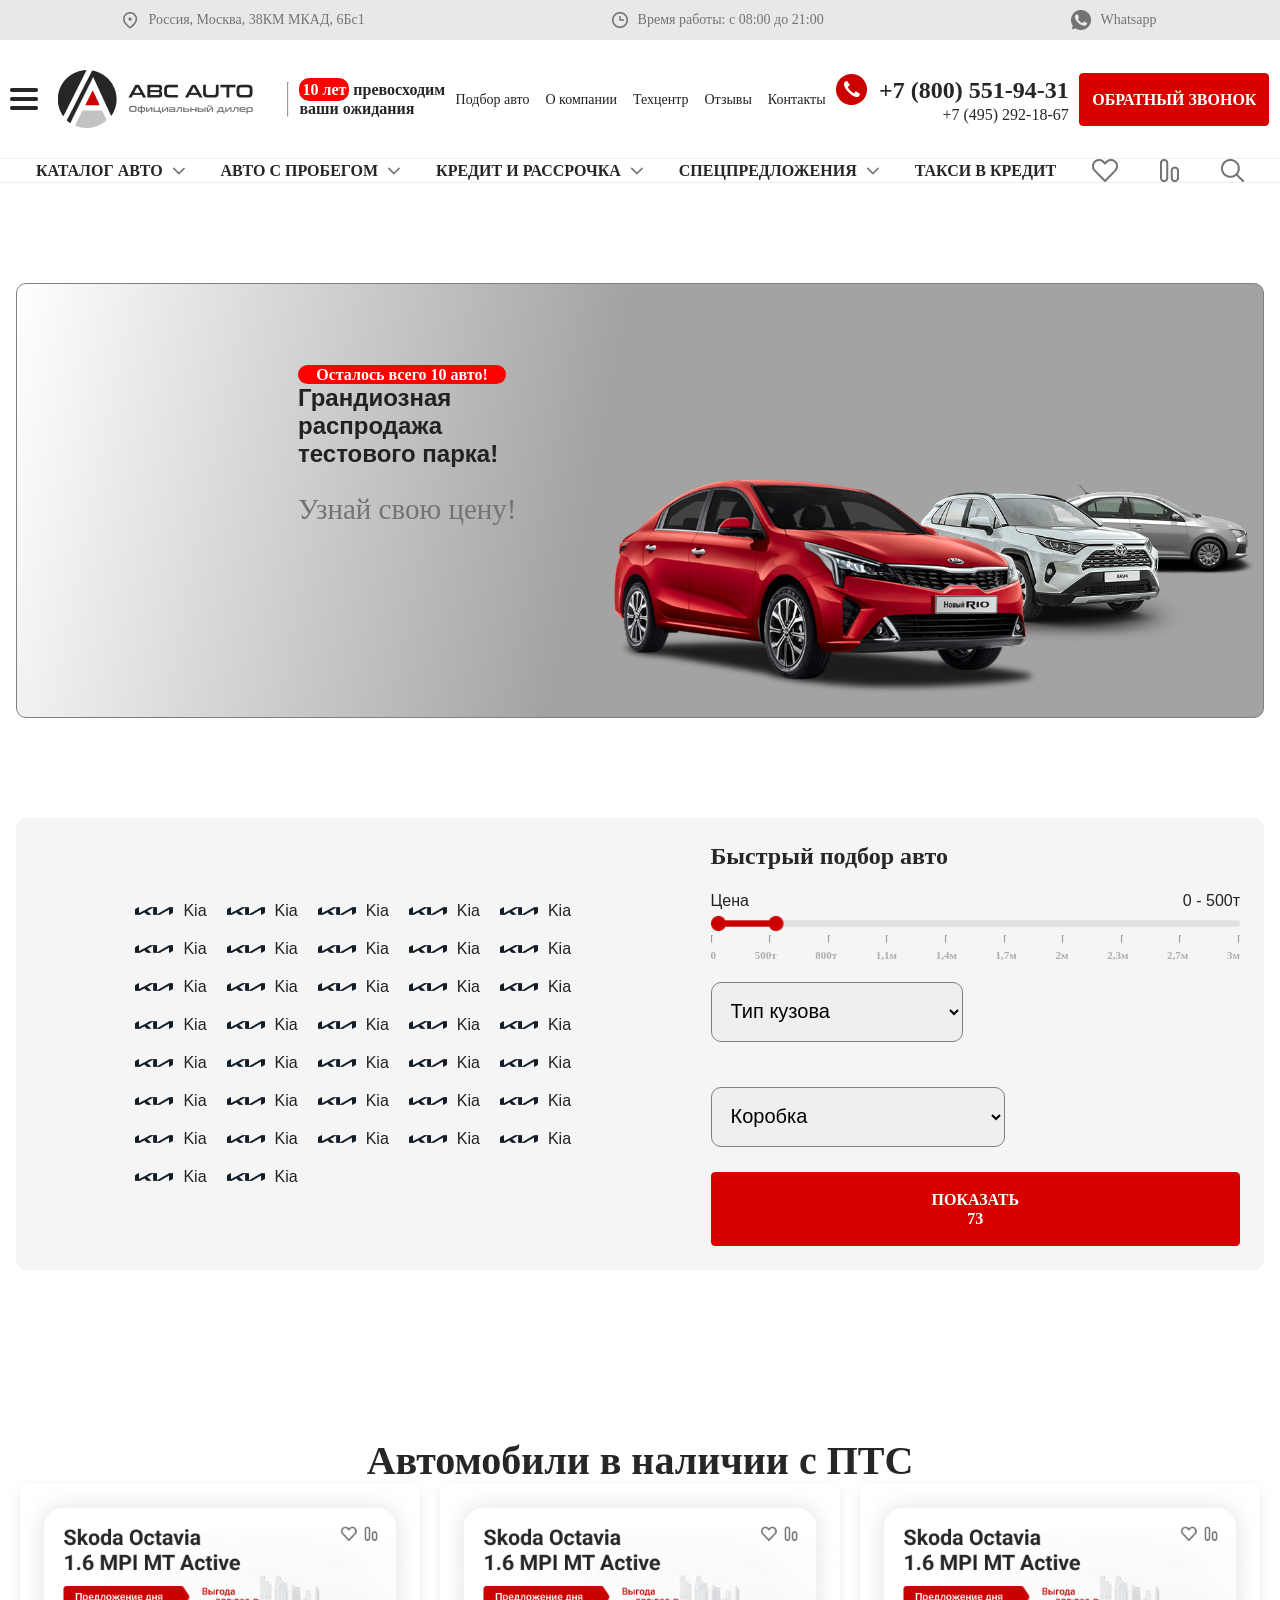
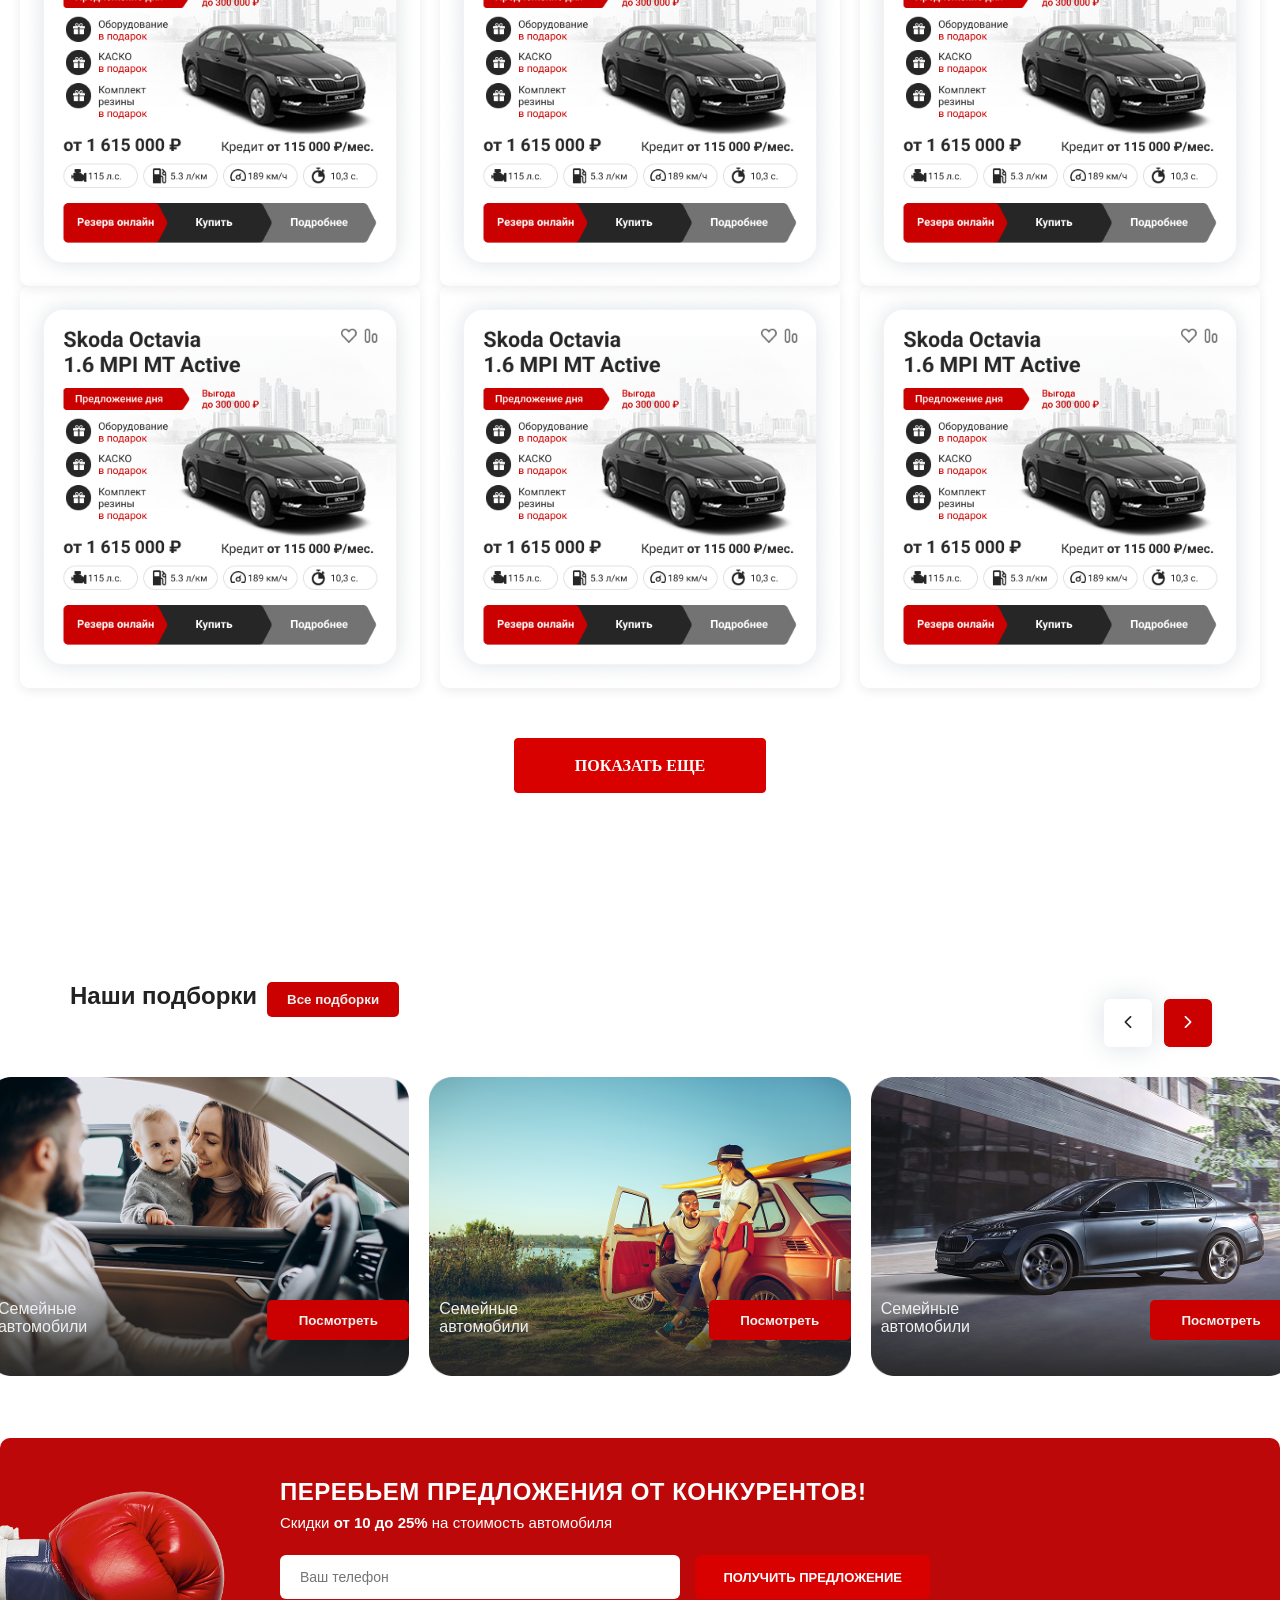
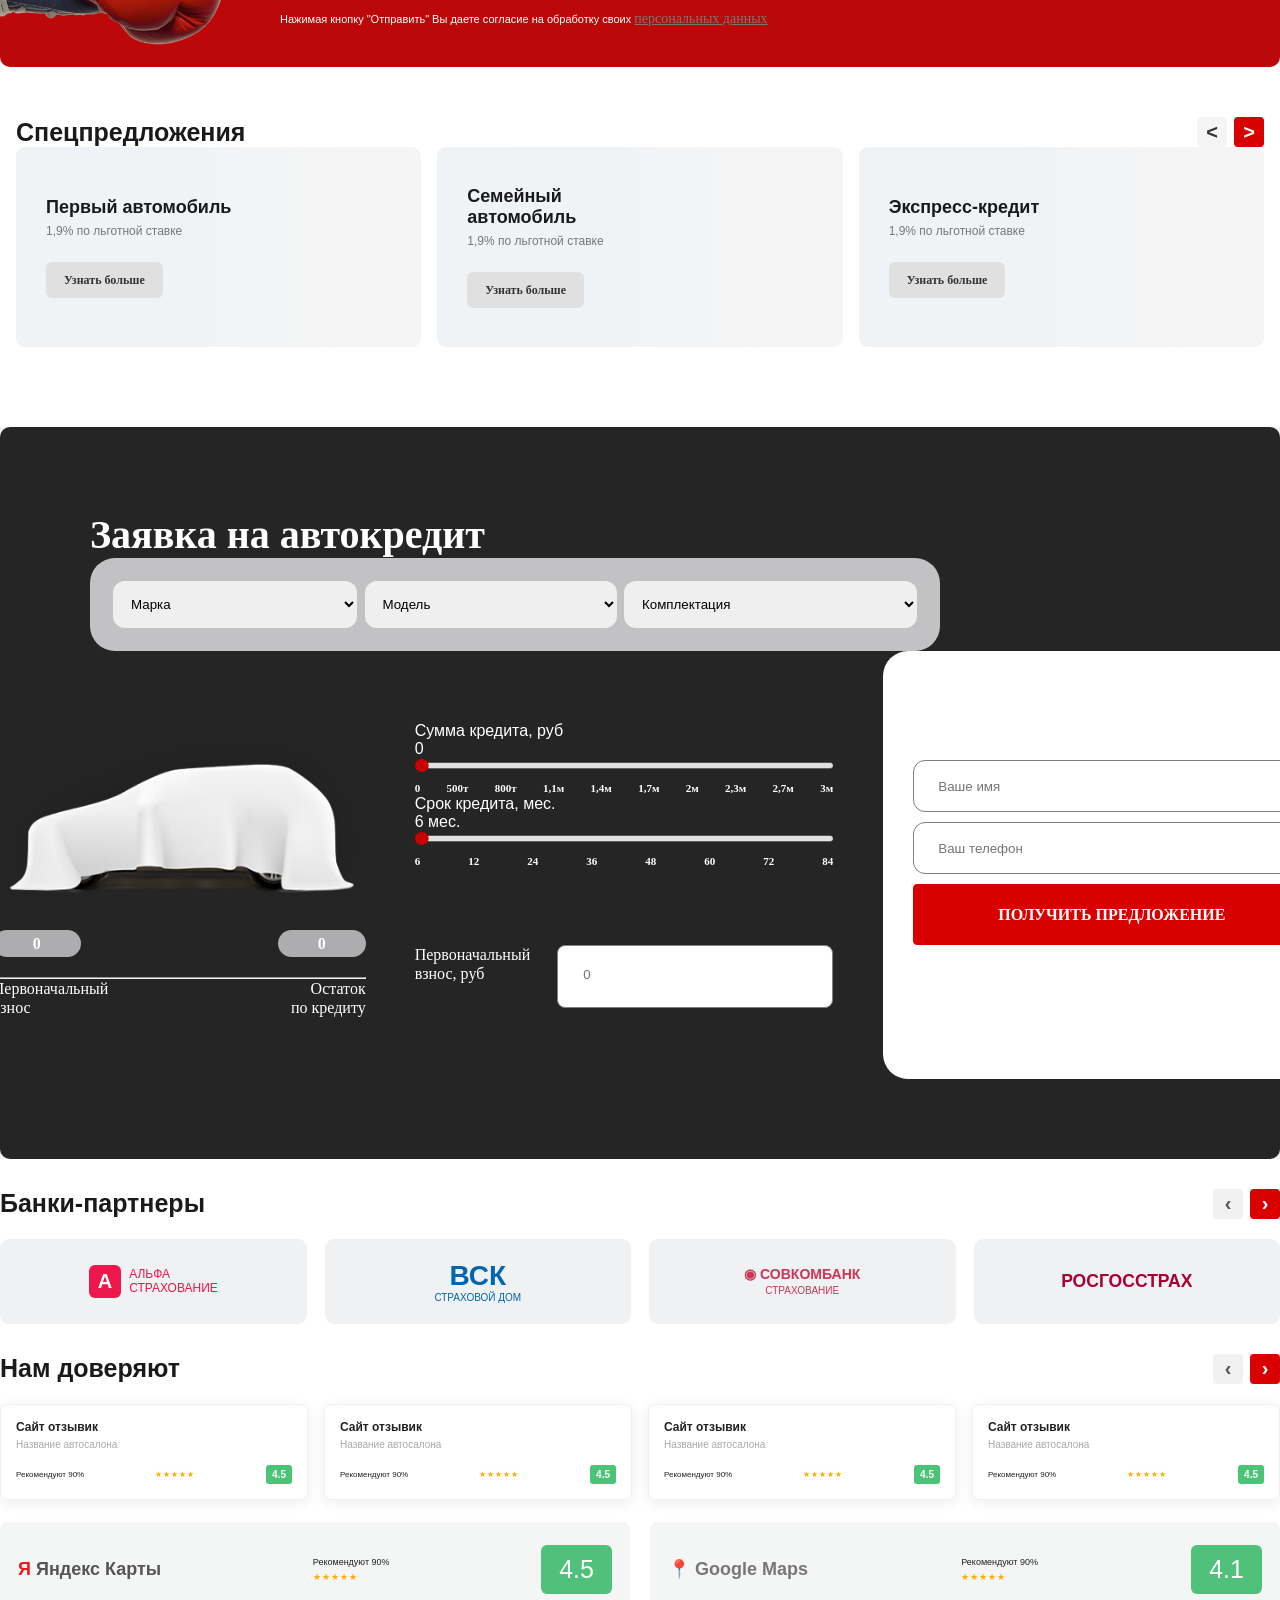
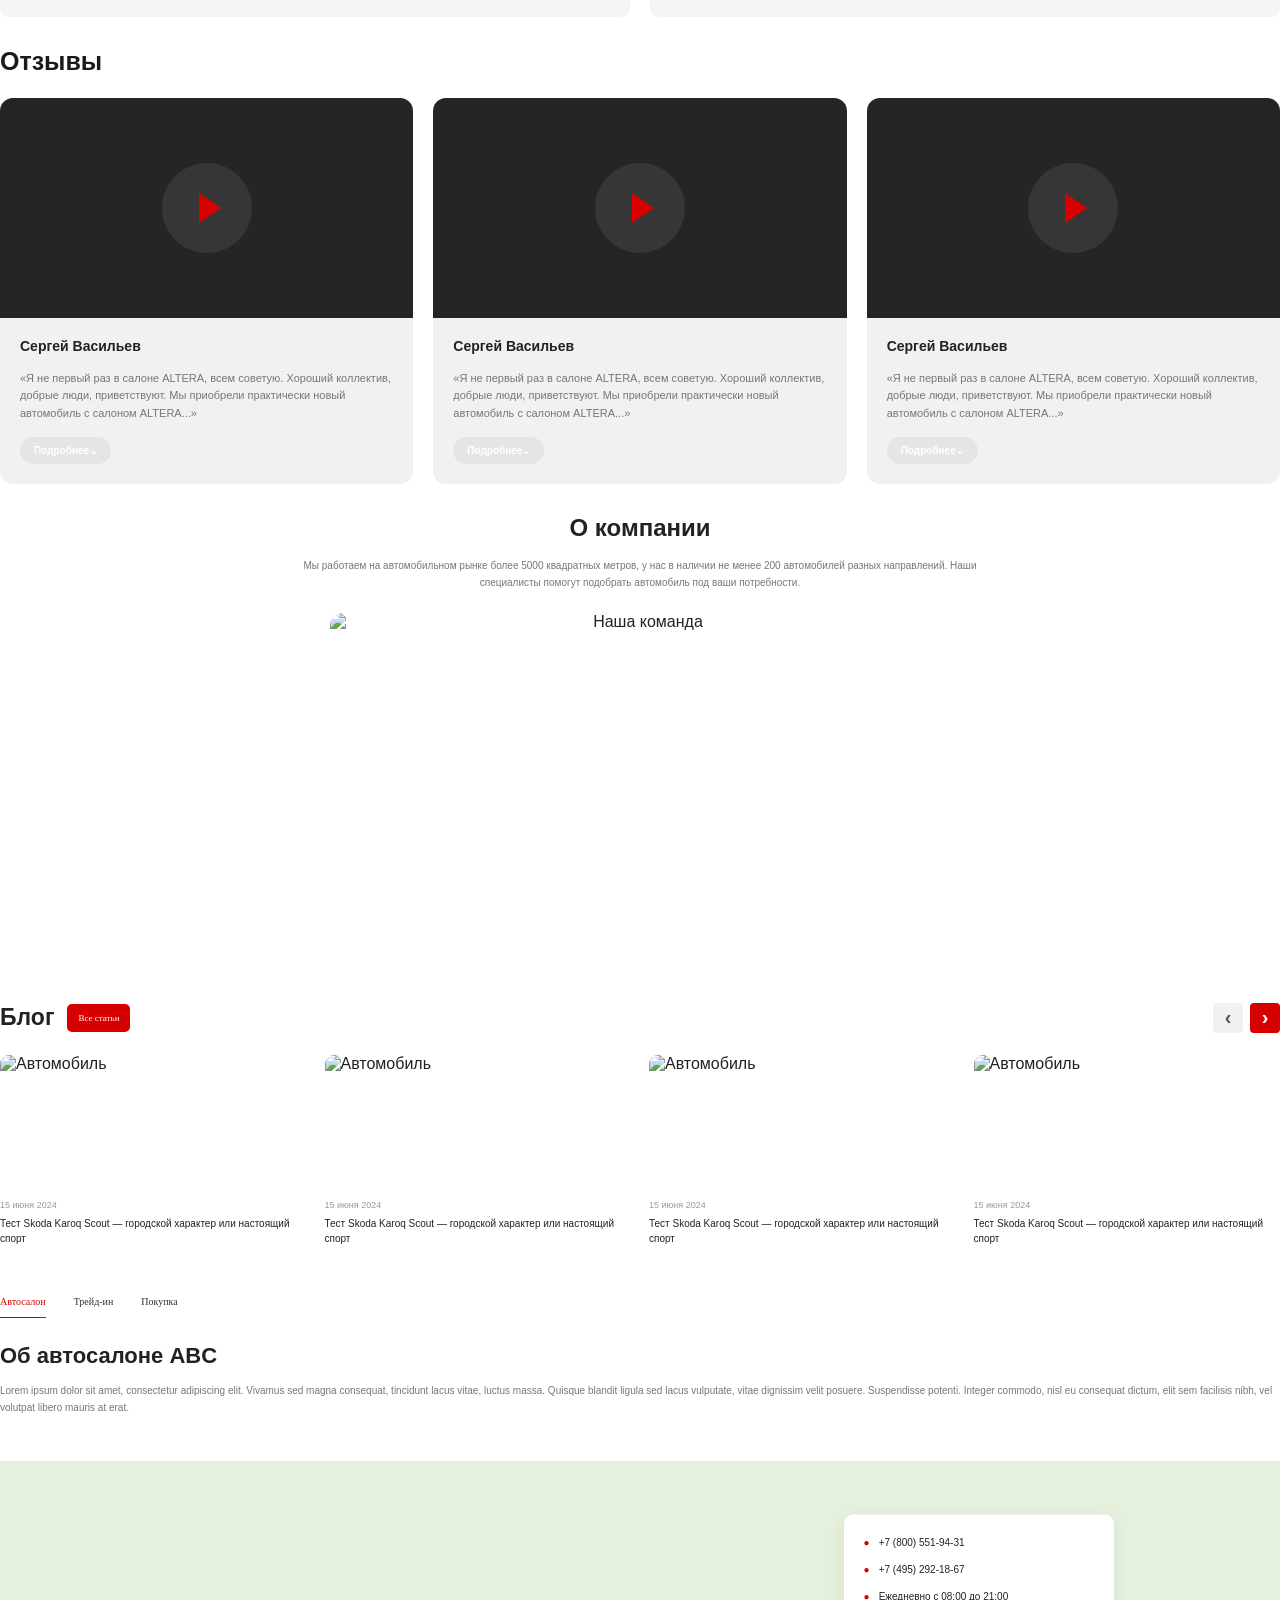
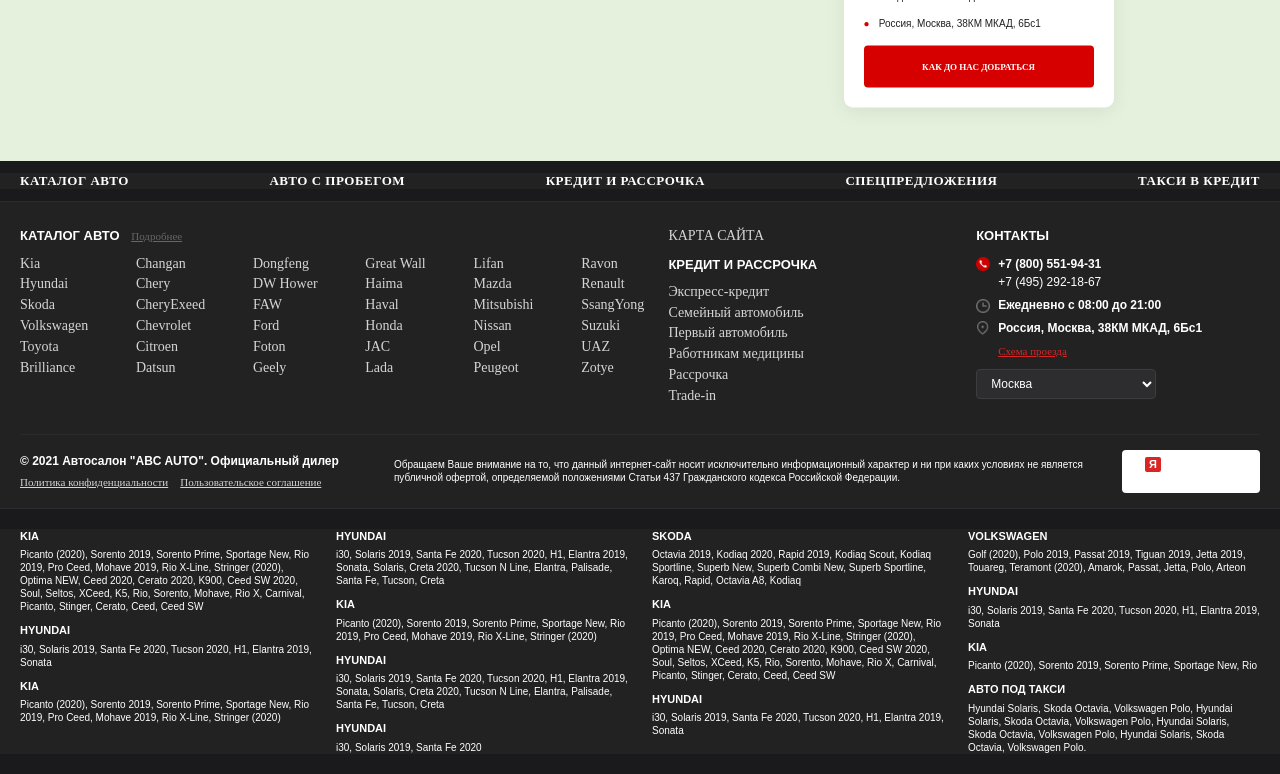
==== commit fadb0861: "salom" ====
--- a/index.html
+++ b/index.html
@@ -1,11 +1,11 @@
 <!DOCTYPE html>
-<html lang="en">
+<html lang="ru">
 
 <head>
     <meta charset="UTF-8">
     <meta name="viewport" content="width=device-width, initial-scale=1.0">
     <link rel="stylesheet" href="./style.css">
-    <title>Document</title>
+    <title>ABC AUTO — подбор авто</title>
 </head>
 
 <body>
@@ -19,47 +19,47 @@
 
             <div class="header__top">
                 <div class="imgs">
-                    <img src="assents/burger.png" alt="" class="top__burger">
+                    <img src="./assents/burger.png" alt="" class="top__burger">
                     <img src="./assents/logo.png" alt="" class="logo">
                 </div>
+
                 <hr class="hr">
-                <p class="top__text"> <span class="top__span">10 лет</span> превосходим <br> ваши ожидания</p>
+
+                <p class="top__text">
+                    <span class="top__span">10 лет</span> превосходим <br> ваши ожидания
+                </p>
+
                 <ul class="top__menu">
-                    <li class="top__item">
-                        <a href="#" class="top__link"><span class="span__menu">Подбор авто</span></a>
-                    </li>
-                    <li class="top__item">
-                        <a href="#" class="top__link">О компании</a>
-                    </li>
-                    <li class="top__item">
-                        <a href="#" class="top__link">Техцентр</a>
-                    </li>
-                    <li class="top__item">
-                        <a href="#" class="top__link">Отзывы</a>
-                    </li>
-                    <li class="top__item">
-                        <a href="#" class="top__link">Контакты</a>
-                    </li>
+                    <li class="top__item"><a href="./index.html" class="top__link">Подбор авто</a></li>
+                    <li class="top__item"><a href="./home.html" class="top__link">О компании</a></li>
+                    <li class="top__item"><a href="./insurance.html" class="top__link">Техцентр</a></li>
+                    <li class="top__item"><a href="./saved.html" class="top__link">Отзывы</a></li>
+                    <li class="top__item"><a href="./taxi.html" class="top__link">Контакты</a></li>
                 </ul>
+
                 <div class="top__tel">
-                    <p class="top__tel1"><img src="./assents/tel__qizil.png" alt="" class="top__img">+7 (800) 551-94-31
+                    <p class="top__tel1">
+                        <img src="./assents/tel__qizil.png" alt="" class="top__img">
+                        +7 (800) 551-94-31
                     </p>
                     <p class="top__tel2">+7 (495) 292-18-67</p>
                 </div>
-                <button class="top__btn">Обратный звонок</button>
+
+                <button type="button" class="top__btn">Обратный звонок</button>
             </div>
 
             <div class="header__bottom">
                 <div class="bottom__box">
-                    <p class="bottom__text">Каталог авто<img src="./assents/pastga.png" alt=""></p>
-                    <p class="bottom__text">Авто с пробегом<img src="./assents/pastga.png" alt=""></p>
-                    <p class="bottom__text">Кредит и рассрочка<img src="./assents/pastga.png" alt=""></p>
-                    <p class="bottom__text">Спецпредложения<img src="./assents/pastga.png" alt=""></p>
-                    <p class="bottom__text">Такси в кредит</p>
+                    <a class="bottom__text">Каталог авто <img src="./assents/pastga.png" alt=""></a>
+                    <a class="bottom__text">Авто с пробегом <img src="./assents/pastga.png" alt=""></a>
+                    <a class="bottom__text">Кредит и рассрочка <img src="./assents/pastga.png" alt=""></a>
+                    <a class="bottom__text">Спецпредложения <img src="./assents/pastga.png" alt=""></a>
+                    <a class="bottom__text">Такси в кредит</a>
+
                     <div class="likes">
-                        <img src="assents/like.png" alt="" class="likes__img">
-                        <img src="assents/traydind.png" alt="" class="likes__img">
-                        <img src="assents/search.png" alt="" class="likes__img">
+                        <img class="icon" src="./assents/like.png" alt="" class="likes__img">
+                        <img class="icon" src="./assents/traydind.png" alt="" class="likes__img">
+                        <img class="icon" src="./assents/search.png" alt="" class="likes__img">
                     </div>
                 </div>
             </div>
@@ -74,10 +74,9 @@
                     <h1 class="intro__title">
                         Грандиозная распродажа <br> тестового парка!
                     </h1>
-                    <p class="intro__text">
-                        Узнай свою цену!
-                    </p>
-                </div>
+                    <p class="intro__text">Узнай свою цену!</p>
+                </div>
+
                 <div class="intro__right">
                     <img src="./assents/cars.png" alt="" class="intro__cars">
                 </div>
@@ -97,6 +96,7 @@
                         <p class="box"><img src="./assents/Kia.png" alt="" class="kia">Kia</p>
                         <p class="box"><img src="./assents/Kia.png" alt="" class="kia">Kia</p>
                     </div>
+
                     <div class="cars__box">
                         <p class="box"><img src="./assents/Kia.png" alt="" class="kia">Kia</p>
                         <p class="box"><img src="./assents/Kia.png" alt="" class="kia">Kia</p>
@@ -107,6 +107,7 @@
                         <p class="box"><img src="./assents/Kia.png" alt="" class="kia">Kia</p>
                         <p class="box"><img src="./assents/Kia.png" alt="" class="kia">Kia</p>
                     </div>
+
                     <div class="cars__box">
                         <p class="box"><img src="./assents/Kia.png" alt="" class="kia">Kia</p>
                         <p class="box"><img src="./assents/Kia.png" alt="" class="kia">Kia</p>
@@ -116,32 +117,38 @@
                         <p class="box"><img src="./assents/Kia.png" alt="" class="kia">Kia</p>
                         <p class="box"><img src="./assents/Kia.png" alt="" class="kia">Kia</p>
                     </div>
-                    <div class="cars__box">
-                        <p class="box"><img src="./assents/Kia.png" alt="" class="kia">Kia</p>
-                        <p class="box"><img src="./assents/Kia.png" alt="" class="kia">Kia</p>
-                        <p class="box"><img src="./assents/Kia.png" alt="" class="kia">Kia</p>
-                        <p class="box"><img src="./assents/Kia.png" alt="" class="kia">Kia</p>
-                        <p class="box"><img src="./assents/Kia.png" alt="" class="kia">Kia</p>
-                        <p class="box"><img src="./assents/Kia.png" alt="" class="kia">Kia</p>
-                        <p class="box"><img src="./assents/Kia.png" alt="" class="kia">Kia</p>
-                    </div>
-                    <div class="cars__box">
-                        <p class="box"><img src="./assents/Kia.png" alt="" class="kia">Kia</p>
-                        <p class="box"><img src="./assents/Kia.png" alt="" class="kia">Kia</p>
-                        <p class="box"><img src="./assents/Kia.png" alt="" class="kia">Kia</p>
-                        <p class="box"><img src="./assents/Kia.png" alt="" class="kia">Kia</p>
-                        <p class="box"><img src="./assents/Kia.png" alt="" class="kia">Kia</p>
-                        <p class="box"><img src="./assents/Kia.png" alt="" class="kia">Kia</p>
-                        <p class="box"><img src="./assents/Kia.png" alt="" class="kia">Kia</p>
-                    </div>
-                </div>
+
+                    <div class="cars__box abc1">
+                        <p class="box"><img src="./assents/Kia.png" alt="" class="kia">Kia</p>
+                        <p class="box"><img src="./assents/Kia.png" alt="" class="kia">Kia</p>
+                        <p class="box"><img src="./assents/Kia.png" alt="" class="kia">Kia</p>
+                        <p class="box"><img src="./assents/Kia.png" alt="" class="kia">Kia</p>
+                        <p class="box"><img src="./assents/Kia.png" alt="" class="kia">Kia</p>
+                        <p class="box"><img src="./assents/Kia.png" alt="" class="kia">Kia</p>
+                        <p class="box"><img src="./assents/Kia.png" alt="" class="kia">Kia</p>
+                    </div>
+
+                    <div class="cars__box abc1">
+                        <p class="box"><img src="./assents/Kia.png" alt="" class="kia">Kia</p>
+                        <p class="box"><img src="./assents/Kia.png" alt="" class="kia">Kia</p>
+                        <p class="box"><img src="./assents/Kia.png" alt="" class="kia">Kia</p>
+                        <p class="box"><img src="./assents/Kia.png" alt="" class="kia">Kia</p>
+                        <p class="box"><img src="./assents/Kia.png" alt="" class="kia">Kia</p>
+                        <p class="box"><img src="./assents/Kia.png" alt="" class="kia">Kia</p>
+                        <p class="box"><img src="./assents/Kia.png" alt="" class="kia">Kia</p>
+                    </div>
+                </div>
+
                 <div class="cars__sell">
                     <h1 class="sell__title">Быстрый подбор авто</h1>
+
                     <div class="sell__box">
                         <p class="sell__text">Цена</p>
                         <p class="sell__pul">0 - 500т</p>
                     </div>
-                    <img src="assents/narxi.png" alt="" class="sell__img">
+
+                    <img src="./assents/narxi.png" alt="" class="sell__img">
+
                     <div class="boxs__hr">
                         <hr class="box__hr">
                         <hr class="box__hr">
@@ -154,6 +161,7 @@
                         <hr class="box__hr">
                         <hr class="box__hr">
                     </div>
+
                     <div class="boxs__narx">
                         <p class="box__narxlari">0</p>
                         <p class="box__narxlari">500т</p>
@@ -166,6 +174,7 @@
                         <p class="box__narxlari">2,7м</p>
                         <p class="box__narxlari">3м</p>
                     </div>
+
                     <div class="boxs__selects">
                         <select class="select" name="typeKuzov">
                             <option value="" disabled selected>Тип кузова</option>
@@ -173,6 +182,7 @@
                             <option value="hatchback">Хэтчбек</option>
                             <option value="suv">Внедорожник</option>
                         </select>
+
                         <select class="select" name="typeBox">
                             <option value="" disabled selected>Коробка</option>
                             <option value="at">Автомат (АКПП)</option>
@@ -181,50 +191,61 @@
                             <option value="cvt">Вариатор (CVT)</option>
                         </select>
                     </div>
-                    <button class="button">Показать 73</button>
+
+                    <button type="button" class="button">Показать 73</button>
                 </div>
             </div>
         </section>
 
         <section class="cards">
             <div class="cards__container">
-                <h1 class="cards__title">
-                    Автомобили в наличии с ПТС
-                </h1>
+                <h1 class="cards__title">Автомобили в наличии с ПТС</h1>
+
                 <div class="cards__box__top">
-                    <img src="assents/car__info.png" alt="" class="cards__img">
-                    <img src="assents/car__info.png" alt="" class="cards__img">
-                    <img src="assents/car__info.png" alt="" class="cards__img">
-                </div>
+                    <img src="./assents/car__info.png" alt="" class="cards__img">
+                    <img src="./assents/car__info.png" alt="" class="cards__img">
+                    <img src="./assents/car__info.png" alt="" class="cards__img">
+                </div>
+
                 <div class="cards__box__bottom">
-                    <img src="assents/car__info.png" alt="" class="cards__img">
-                    <img src="assents/car__info.png" alt="" class="cards__img">
-                    <img src="assents/car__info.png" alt="" class="cards__img">
-                </div>
-                <button class="cards__btn">Показать еще</button>
+                    <img src="./assents/car__info.png" alt="" class="cards__img">
+                    <img src="./assents/car__info.png" alt="" class="cards__img">
+                    <img src="./assents/car__info.png" alt="" class="cards__img">
+                </div>
+
+                <button type="button" class="cards__btn">Показать еще</button>
             </div>
         </section>
 
         <section>
             <div class="podbor__container">
                 <div class="podbor">
-                    <h1 class="podbor__h1">Наши подборки <button class="podbor__btn">Все подборки</button></h1>
+                    <h1 class="podbor__h1">
+                        Наши подборки
+                        <button type="button" class="podbor__btn">Все подборки</button>
+                    </h1>
                     <img src="./assents/padbor.png" alt="" class="podbor__img">
                 </div>
+
                 <div class="cards__box__top">
                     <div class="podbor__box">
                         <img src="./assents/family.png" alt="">
-                        <p class="podbor__p">Семейные </br>автомобили <button class="podbor__btn2">Посмотреть</button>
+                        <p class="podbor__p">Семейные <br> автомобили
+                            <button type="button" class="podbor__btn2">Посмотреть</button>
                         </p>
                     </div>
+
                     <div class="podbor__box">
                         <img src="./assents/picnik.png" alt="">
-                        <p class="podbor__p">Семейные </br>автомобили <button class="podbor__btn2">Посмотреть</button>
+                        <p class="podbor__p">Семейные <br> автомобили
+                            <button type="button" class="podbor__btn2">Посмотреть</button>
                         </p>
                     </div>
+
                     <div class="podbor__box">
-                        <img src="assents/car.png" alt="">
-                        <p class="podbor__p">Семейные </br>автомобили <button class="podbor__btn2">Посмотреть</button>
+                        <img src="./assents/car.png" alt="">
+                        <p class="podbor__p">Семейные <br> автомобили
+                            <button type="button" class="podbor__btn2">Посмотреть</button>
                         </p>
                     </div>
                 </div>
@@ -235,6 +256,7 @@
             <div class="banner__image">
                 <img src="./assents/perchatka.png" alt="Боксерская перчатка" class="banner__img__box">
             </div>
+
             <div class="banner__content">
                 <h2 class="banner__title">ПЕРЕБЬЕМ ПРЕДЛОЖЕНИЯ ОТ КОНКУРЕНТОВ!</h2>
                 <p class="banner__subtitle">Скидки <span>от 10 до 25%</span> на стоимость автомобиля</p>
@@ -245,7 +267,8 @@
                 </form>
 
                 <p class="terms__text">
-                    Нажимая кнопку "Отправить" Вы даете согласие на обработку своих <a href="#">персональных данных</a>
+                    Нажимая кнопку "Отправить" Вы даете согласие на обработку своих
+                    <a href="#">персональных данных</a>
                 </p>
             </div>
         </section>
@@ -253,14 +276,14 @@
         <section class="special__offers">
             <div class="offers__header">
                 <h2 class="section__title">Спецпредложения</h2>
+
                 <div class="slider__arrows">
-                    <button class="arrow__btn prev" aria-label="Назад">&lt;</button>
-                    <button class="arrow__btn next" aria-label="Вперед">&gt;</button>
+                    <button type="button" class="arrow__btn prev" aria-label="Назад">&lt;</button>
+                    <button type="button" class="arrow__btn next" aria-label="Вперед">&gt;</button>
                 </div>
             </div>
 
             <div class="offers__grid">
-
                 <div class="offer__card" style="background-image: url('https://picsum.photos/id/1025/400/250');">
                     <div class="card__content">
                         <h3 class="card__title">Первый автомобиль</h3>
@@ -284,33 +307,32 @@
                         <a href="#" class="card__btn">Узнать больше</a>
                     </div>
                 </div>
-
             </div>
         </section>
 
         <section class="bid">
             <div class="bid__container">
                 <h1 class="bid__title">Заявка на автокредит</h1>
+
                 <div class="bid__boxs">
                     <div class="bid__top">
-
                         <select name="marka" id="marka" class="bid__select">
                             <option value="" disabled selected>Марка</option>
-                            <option value="">AUDI</option>
-                            <option value="">BMW</option>
-                            <option value="">Lada</option>
+                            <option value="audi">AUDI</option>
+                            <option value="bmw">BMW</option>
+                            <option value="lada">Lada</option>
                         </select>
 
                         <select name="model" id="model" class="bid__select">
                             <option value="" disabled selected>Модель</option>
-                            <option value="">F90 cs</option>
+                            <option value="f90">F90 cs</option>
                         </select>
 
                         <select name="komplektatsiya" id="komplektatsiya" class="bid__select">
                             <option value="" disabled selected>Комплектация</option>
-                            <option value="">Motor</option>
-                            <option value="">Break</option>
-                            <option value="">Diska</option>
+                            <option value="motor">Motor</option>
+                            <option value="break">Break</option>
+                            <option value="diska">Diska</option>
                         </select>
                     </div>
 
@@ -318,11 +340,14 @@
                         <div class="bid__content">
                             <div class="bid__left">
                                 <img src="./assents/secret__car.png" alt="" class="left__img">
+
                                 <div class="left__numbers">
                                     <p class="left__number">0</p>
                                     <p class="left__number">0</p>
                                 </div>
+
                                 <hr class="left__hr">
+
                                 <div class="left__texts">
                                     <p class="left__text">Первоначальный <br> взнос</p>
                                     <p class="left__text2">Остаток <br> по кредиту</p>
@@ -334,7 +359,9 @@
                                     <p class="right__text">Сумма кредита, руб</p>
                                     <p class="right__number">0</p>
                                 </div>
+
                                 <img src="./assents/chiziq.png" alt="" class="right__img">
+
                                 <div class="boxs__narx">
                                     <p class="box__narxlari">0</p>
                                     <p class="box__narxlari">500т</p>
@@ -352,7 +379,9 @@
                                     <p class="right__text">Срок кредита, мес.</p>
                                     <p class="right__number">6 мес.</p>
                                 </div>
+
                                 <img src="./assents/chiziq.png" alt="" class="right__img">
+
                                 <div class="boxs__narx">
                                     <p class="box__narxlari">6</p>
                                     <p class="box__narxlari">12</p>
@@ -367,21 +396,22 @@
                                 <div class="rigth__start">
                                     <p class="start__text">Первоначальный <br> взнос, руб</p>
                                     <label for="numbers" class="start__label"></label>
-                                    <input type="number" placeholder="0" class="start__input">
+                                    <input type="number" id="numbers" placeholder="0" class="start__input">
                                 </div>
                             </div>
                         </div>
 
                         <div class="bid__box">
-                            <h1 class="box__title">Получить выгоду <br> <span class="box__span">300 000 ₽</span></h1>
+                            <h1 class="box__title">Получить выгоду <br><span class="box__span">300 000 ₽</span></h1>
                             <label for="name"></label>
-                            <input type="text" class="box__input" placeholder="Ваше имя">
+                            <input type="text" id="name" class="box__input" placeholder="Ваше имя">
                             <label for="telefon"></label>
-                            <input type="text" class="box__input" placeholder="Ваш телефон">
-                            <button class="box__btn">Получить предложение</button>
-                            <p class="box__text">Нажимая кнопку “Получить скидку” Вы даете согласие на <br> обработку
-                                своих
-                                персональных данных</p>
+                            <input type="tel" id="telefon" class="box__input" placeholder="Ваш телефон">
+                            <button type="button" class="box__btn">Получить предложение</button>
+                            <p class="box__text">
+                                Нажимая кнопку “Получить скидку” Вы даете согласие на обработку своих персональных
+                                данных
+                            </p>
                         </div>
                     </div>
                 </div>
@@ -393,8 +423,8 @@
                 <h2 class="section__title">Банки-партнеры</h2>
 
                 <div class="slider__arrows">
-                    <button class="arrow__btn">&lsaquo;</button>
-                    <button class="arrow__btn next">&rsaquo;</button>
+                    <button type="button" class="arrow__btn">&lsaquo;</button>
+                    <button type="button" class="arrow__btn next">&rsaquo;</button>
                 </div>
             </div>
 
@@ -425,8 +455,8 @@
                 <h2 class="section__title">Нам доверяют</h2>
 
                 <div class="slider__arrows">
-                    <button class="arrow__btn">&lsaquo;</button>
-                    <button class="arrow__btn next">&rsaquo;</button>
+                    <button type="button" class="arrow__btn">&lsaquo;</button>
+                    <button type="button" class="arrow__btn next">&rsaquo;</button>
                 </div>
             </div>
 
@@ -510,7 +540,7 @@
                             Мы приобрели практически новый автомобиль
                             с салоном ALTERA...»
                         </p>
-                        <button class="more__btn">Подробнее⌄</button>
+                        <button type="button" class="more__btn">Подробнее⌄</button>
                     </div>
                 </div>
 
@@ -527,7 +557,7 @@
                             Мы приобрели практически новый автомобиль
                             с салоном ALTERA...»
                         </p>
-                        <button class="more__btn">Подробнее⌄</button>
+                        <button type="button" class="more__btn">Подробнее⌄</button>
                     </div>
                 </div>
 
@@ -544,7 +574,7 @@
                             Мы приобрели практически новый автомобиль
                             с салоном ALTERA...»
                         </p>
-                        <button class="more__btn">Подробнее⌄</button>
+                        <button type="button" class="more__btn">Подробнее⌄</button>
                     </div>
                 </div>
             </div>
@@ -564,7 +594,6 @@
         </section>
 
         <section class="blog">
-
             <div class="blog__header">
                 <div class="blog__heading">
                     <h2 class="blog__title">Блог</h2>
@@ -572,58 +601,43 @@
                 </div>
 
                 <div class="blog__arrows">
-                    <button class="arrow__btn">&lsaquo;</button>
-                    <button class="arrow__btn arrow__btn--red">&rsaquo;</button>
+                    <button type="button" class="arrow__btn">&lsaquo;</button>
+                    <button type="button" class="arrow__btn arrow__btn--red">&rsaquo;</button>
                 </div>
             </div>
 
             <div class="blog__box">
-
                 <article class="blog__card">
                     <img src="https://images.unsplash.com/photo-1503376780353-7e6692767b70?auto=format&fit=crop&w=600&q=80"
                         alt="Автомобиль" class="blog__img">
                     <p class="blog__date">15 июня 2024</p>
-                    <h3 class="blog__text">
-                        Тест Skoda Karoq Scout — городской характер
-                        или настоящий спорт
-                    </h3>
+                    <h3 class="blog__text">Тест Skoda Karoq Scout — городской характер или настоящий спорт</h3>
                 </article>
 
                 <article class="blog__card">
                     <img src="https://images.unsplash.com/photo-1503376780353-7e6692767b70?auto=format&fit=crop&w=600&q=80"
                         alt="Автомобиль" class="blog__img">
                     <p class="blog__date">15 июня 2024</p>
-                    <h3 class="blog__text">
-                        Тест Skoda Karoq Scout — городской характер
-                        или настоящий спорт
-                    </h3>
+                    <h3 class="blog__text">Тест Skoda Karoq Scout — городской характер или настоящий спорт</h3>
                 </article>
 
                 <article class="blog__card">
                     <img src="https://images.unsplash.com/photo-1503376780353-7e6692767b70?auto=format&fit=crop&w=600&q=80"
                         alt="Автомобиль" class="blog__img">
                     <p class="blog__date">15 июня 2024</p>
-                    <h3 class="blog__text">
-                        Тест Skoda Karoq Scout — городской характер
-                        или настоящий спорт
-                    </h3>
+                    <h3 class="blog__text">Тест Skoda Karoq Scout — городской характер или настоящий спорт</h3>
                 </article>
 
                 <article class="blog__card">
                     <img src="https://images.unsplash.com/photo-1503376780353-7e6692767b70?auto=format&fit=crop&w=600&q=80"
                         alt="Автомобиль" class="blog__img">
                     <p class="blog__date">15 июня 2024</p>
-                    <h3 class="blog__text">
-                        Тест Skoda Karoq Scout — городской характер
-                        или настоящий спорт
-                    </h3>
+                    <h3 class="blog__text">Тест Skoda Karoq Scout — городской характер или настоящий спорт</h3>
                 </article>
-
             </div>
         </section>
 
         <section class="salon">
-
             <div class="salon__tabs">
                 <a href="#" class="salon__tab salon__tab--active">Автосалон</a>
                 <a href="#" class="salon__tab">Трейд-ин</a>
@@ -639,18 +653,15 @@
                 posuere. Suspendisse potenti. Integer commodo, nisl eu consequat
                 dictum, elit sem facilisis nibh, vel volutpat libero mauris at erat.
             </p>
-
         </section>
 
         <section class="location">
-
             <iframe class="location__map"
                 src="https://www.openstreetmap.org/export/embed.html?bbox=37.55%2C55.68%2C37.75%2C55.80&layer=mapnik"
                 title="Карта расположения автосалона" loading="lazy">
             </iframe>
 
             <div class="location__card">
-
                 <p class="location__item">
                     <span class="location__icon">●</span>
                     +7 (800) 551-94-31
@@ -674,9 +685,7 @@
                 <a href="https://www.openstreetmap.org/" class="location__btn">
                     КАК ДО НАС ДОБРАТЬСЯ
                 </a>
-
-            </div>
-
+            </div>
         </section>
 
         <footer class="footer">
@@ -697,6 +706,7 @@
                     <div class="footer__cols">
                         <div class="footer__col">
                             <h4 class="footer__title">КАТАЛОГ АВТО <a href="#" class="footer__more">Подробнее</a></h4>
+
                             <div class="footer__brands">
                                 <ul class="footer__brand-list">
                                     <li><a href="#">Kia</a></li>
@@ -706,6 +716,7 @@
                                     <li><a href="#">Toyota</a></li>
                                     <li><a href="#">Brilliance</a></li>
                                 </ul>
+
                                 <ul class="footer__brand-list">
                                     <li><a href="#">Changan</a></li>
                                     <li><a href="#">Chery</a></li>
@@ -714,6 +725,7 @@
                                     <li><a href="#">Citroen</a></li>
                                     <li><a href="#">Datsun</a></li>
                                 </ul>
+
                                 <ul class="footer__brand-list">
                                     <li><a href="#">Dongfeng</a></li>
                                     <li><a href="#">DW Hower</a></li>
@@ -722,6 +734,7 @@
                                     <li><a href="#">Foton</a></li>
                                     <li><a href="#">Geely</a></li>
                                 </ul>
+
                                 <ul class="footer__brand-list">
                                     <li><a href="#">Great Wall</a></li>
                                     <li><a href="#">Haima</a></li>
@@ -730,6 +743,7 @@
                                     <li><a href="#">JAC</a></li>
                                     <li><a href="#">Lada</a></li>
                                 </ul>
+
                                 <ul class="footer__brand-list">
                                     <li><a href="#">Lifan</a></li>
                                     <li><a href="#">Mazda</a></li>
@@ -738,6 +752,7 @@
                                     <li><a href="#">Opel</a></li>
                                     <li><a href="#">Peugeot</a></li>
                                 </ul>
+
                                 <ul class="footer__brand-list">
                                     <li><a href="#">Ravon</a></li>
                                     <li><a href="#">Renault</a></li>
@@ -752,6 +767,7 @@
                         <div class="footer__col">
                             <h4 class="footer__title"><a href="#">Карта сайта</a></h4>
                             <h4 class="footer__title">КРЕДИТ И РАССРОЧКА</h4>
+
                             <ul class="footer__link-list">
                                 <li><a href="#">Экспресс-кредит</a></li>
                                 <li><a href="#">Семейный автомобиль</a></li>
@@ -764,15 +780,27 @@
 
                         <div class="footer__col">
                             <h4 class="footer__title">КОНТАКТЫ</h4>
+
                             <div class="footer__contacts">
-                                <p class="footer__contact-item"><img src="./assents/tel__qizil.png" alt=""
-                                        class="footer__icon">+7 (800) 551-94-31</p>
+                                <p class="footer__contact-item">
+                                    <img src="./assents/tel__qizil.png" alt="" class="footer__icon">
+                                    +7 (800) 551-94-31
+                                </p>
+
                                 <p class="footer__contact-item footer__contact-item--sub">+7 (495) 292-18-67</p>
-                                <p class="footer__contact-item"><img src="./assents/time.png" alt=""
-                                        class="footer__icon">Ежедневно с 08:00 до 21:00</p>
-                                <p class="footer__contact-item"><img src="./assents/index.png" alt=""
-                                        class="footer__icon">Россия, Москва, 38КМ МКАД, 6Бс1</p>
+
+                                <p class="footer__contact-item">
+                                    <img src="./assents/time.png" alt="" class="footer__icon">
+                                    Ежедневно с 08:00 до 21:00
+                                </p>
+
+                                <p class="footer__contact-item">
+                                    <img src="./assents/index.png" alt="" class="footer__icon">
+                                    Россия, Москва, 38КМ МКАД, 6Бс1
+                                </p>
+
                                 <a href="#" class="footer__route">Схема проезда</a>
+
                                 <select class="footer__select" name="city">
                                     <option value="moscow" selected>Москва</option>
                                 </select>
@@ -783,16 +811,19 @@
                     <div class="footer__copyright-row">
                         <div class="footer__copy-info">
                             <p class="footer__copy-title">© 2021 Автосалон "ABC AUTO". Официальный дилер</p>
+
                             <div class="footer__legal-links">
                                 <a href="#">Политика конфиденциальности</a>
                                 <a href="#">Пользовательское соглашение</a>
                             </div>
                         </div>
+
                         <p class="footer__disclaimer">
                             Обращаем Ваше внимание на то, что данный интернет-сайт носит исключительно информационный
                             характер и ни при каких условиях не является публичной офертой, определяемой положениями
                             Статьи 437 Гражданского кодекса Российской Федерации.
                         </p>
+
                         <div class="footer__rating-badge">
                             <div class="footer__badge-content">
                                 <span class="footer__badge-yandex">Я</span>
@@ -875,13 +906,9 @@
                 </div>
             </div>
         </footer>
+    </main>
+
+    <script src="./app.js"></script>
 </body>
 
-
-
-</main>
-
-<script src="./app.js"></script>
-</body>
-
 </html>
--- a/style.css
+++ b/style.css
@@ -1,2914 +1,4972 @@
 * {
-    margin: 0;
-    padding: 0;
-    box-sizing: border-box;
+  margin: 0;
+
+  padding: 0;
+
+  box-sizing: border-box;
 }
 
 header,
 section {
-    width: 1520px;
-    margin: 0 auto;
+  width: 1520px;
+
+  margin: 0 auto;
 }
 
 .text {
-    font-family: 'Roboto';
-    font-style: normal;
-    font-weight: 400;
-    font-size: 14px;
-    line-height: 16px;
-    color: #737373;
-    display: flex;
-    align-items: center;
-    justify-content: center;
-    gap: 10px;
+  font-family: 'Roboto';
+
+  font-style: normal;
+
+  font-weight: 400;
+
+  font-size: 14px;
+
+  line-height: 16px;
+
+  color: #737373;
+
+  display: flex;
+
+  align-items: center;
+
+  justify-content: center;
+
+  gap: 10px;
 }
 
 .container {
-    display: flex;
-    align-items: center;
-    justify-content: space-around;
-    padding-top: 10px;
-    padding-bottom: 10px;
-    background-color: rgb(232, 232, 232);
+  display: flex;
+
+  align-items: center;
+
+  justify-content: space-around;
+
+  padding-top: 10px;
+
+  padding-bottom: 10px;
+
+  background-color: rgb(232, 232, 232);
 }
 
 .imgs {
-    display: flex;
-    align-items: center;
-    gap: 20px;
-    margin-right: 20px;
+  display: flex;
+
+  align-items: center;
+
+  gap: 20px;
+
+  margin-right: 20px;
 }
 
 .hr {
-    width: 1px;
-    height: 35px;
-    background-color: gray;
+  width: 1px;
+
+  height: 35px;
+
+  background-color: gray;
 }
 
 .header__top {
-    display: flex;
-    align-items: center;
-    justify-content: space-evenly;
+  display: flex;
+
+  align-items: center;
+
+  justify-content: space-evenly;
 }
 
 .top__text {
-    font-family: 'Roboto';
-    font-style: normal;
-    font-weight: 700;
-    font-size: 16px;
-    line-height: 19px;
-    color: #262626;
+  font-family: 'Roboto';
+
+  font-style: normal;
+
+  font-weight: 700;
+
+  font-size: 16px;
+
+  line-height: 19px;
+
+  color: #262626;
 }
 
 .top__span {
-    background-color: red;
-    border-radius: 10px;
-    color: white;
-    padding: 3px;
+  background-color: red;
+
+  border-radius: 10px;
+
+  color: white;
+
+  padding: 3px;
 }
 
 li {
-    list-style: none;
+  list-style: none;
 }
 
 a {
-    text-decoration: none;
-    font-family: 'Roboto';
-    font-style: normal;
-    font-weight: 400;
-    font-size: 14px;
-    line-height: 16px;
-    color: #262626;
+  text-decoration: none;
+
+  font-family: 'Roboto';
+
+  font-style: normal;
+
+  font-weight: 400;
+
+  font-size: 14px;
+
+  line-height: 16px;
+
+  color: #262626;
 }
 
 .top__menu {
-    display: flex;
-    align-items: center;
-    justify-content: center;
-    gap: 16px;
+  display: flex;
+
+  align-items: center;
+
+  justify-content: center;
+
+  gap: 16px;
 }
 
 .span__menu {
-    color: red;
+  color: red;
 }
 
 .top__tel1 {
-    display: flex;
-    align-items: center;
-    justify-content: center;
-    gap: 12px;
-    font-family: 'Roboto';
-    font-style: normal;
-    font-weight: 700;
-    font-size: 24px;
-    line-height: 28px;
-    text-align: right;
-    text-transform: uppercase;
-    color: #262626;
+  display: flex;
+
+  align-items: center;
+
+  justify-content: center;
+
+  gap: 12px;
+
+  font-family: 'Roboto';
+
+  font-style: normal;
+
+  font-weight: 700;
+
+  font-size: 24px;
+
+  line-height: 28px;
+
+  text-align: right;
+
+  text-transform: uppercase;
+
+  color: #262626;
 }
 
 .top__tel2 {
-    font-family: 'Roboto';
-    font-style: normal;
-    font-weight: 400;
-    font-size: 16px;
-    line-height: 19px;
-    text-align: right;
-    text-transform: uppercase;
-    color: #262626;
+  font-family: 'Roboto';
+
+  font-style: normal;
+
+  font-weight: 400;
+
+  font-size: 16px;
+
+  line-height: 19px;
+
+  text-align: right;
+
+  text-transform: uppercase;
+
+  color: #262626;
 }
 
 .top__btn {
-    border-radius: 8px;
-    background-color: red;
-    color: white;
-    font-family: 'Roboto';
-    font-style: normal;
-    font-weight: 700;
-    font-size: 16px;
-    line-height: 19px;
-    text-align: center;
-    text-transform: uppercase;
-    color: #FFFFFF;
-    border: none;
-    padding: 16px 12px;
+  border-radius: 8px;
+
+  background-color: red;
+
+  color: white;
+
+  font-family: 'Roboto';
+
+  font-style: normal;
+
+  font-weight: 700;
+
+  font-size: 16px;
+
+  line-height: 19px;
+
+  text-align: center;
+
+  text-transform: uppercase;
+
+  color: #ffffff;
+
+  border: none;
+
+  padding: 16px 12px;
 }
 
 .header__top {
-    margin-top: 30px;
+  margin-top: 30px;
 }
 
 .likes {
-    display: flex;
-    align-items: center;
-    justify-content: center;
-    gap: 42px;
+  display: flex;
+
+  align-items: center;
+
+  justify-content: center;
+
+  gap: 42px;
 }
 
 .bottom__box {
-    display: flex;
-    align-items: center;
-    justify-content: space-evenly;
+  display: flex;
+
+  align-items: center;
+
+  justify-content: space-evenly;
 }
 
 .header__bottom {
-    margin-top: 30px;
+  margin-top: 30px;
 }
 
 .bottom__text {
-    display: flex;
-    align-items: center;
-    justify-content: center;
-    gap: 10px;
-    font-family: 'Roboto';
-    font-style: normal;
-    font-weight: 700;
-    font-size: 16px;
-    line-height: 19px;
-    text-transform: uppercase;
-    color: #262626;
+  display: flex;
+
+  align-items: center;
+
+  justify-content: center;
+
+  gap: 10px;
+
+  font-family: 'Roboto';
+
+  font-style: normal;
+
+  font-weight: 700;
+
+  font-size: 16px;
+
+  line-height: 19px;
+
+  text-transform: uppercase;
+
+  color: #262626;
+}
+
+.bottom__text {
+  cursor: pointer;
+}
+
+.likes {
+  cursor: pointer;
+}
+
+.icon {
+  cursor: pointer;;
+}
+
+.icon:hover {
+  transform: scale(1.25);
 }
 
 .intro__container {
-    width: 1487px;
-    margin: 100px auto;
-    border: 1px solid gray;
-    background: #ffffff;
-    background: linear-gradient(101deg, rgba(255, 255, 255, 1) 0%, rgba(163, 163, 163, 1) 46%);
-    border-radius: 12px;
-    display: flex;
-    justify-content: space-between;
+  width: 1487px;
+
+  margin: 100px auto;
+
+  border: 1px solid gray;
+
+  background: #ffffff;
+
+  background: linear-gradient(
+    101deg,
+    rgba(255, 255, 255, 1) 0%,
+    rgba(163, 163, 163, 1) 46%
+  );
+
+  border-radius: 12px;
+
+  display: flex;
+
+  justify-content: space-between;
 }
 
 .intro__red {
-    font-family: 'Roboto';
-    font-style: normal;
-    font-weight: 700;
-    font-size: 16px;
-    line-height: 19px;
-    color: #FFFFFF;
-    background-color: red;
-    border-radius: 10px;
-    width: 208px;
-    text-align: center;
+  font-family: 'Roboto';
+
+  font-style: normal;
+
+  font-weight: 700;
+
+  font-size: 16px;
+
+  line-height: 19px;
+
+  color: #ffffff;
+
+  background-color: red;
+
+  border-radius: 10px;
+
+  width: 208px;
+
+  text-align: center;
 }
 
 .intro__content {
-    padding-left: 281px;
-    padding-top: 81px;
+  padding-left: 281px;
+
+  padding-top: 81px;
 }
 
 .intro__cars {
-    padding-top: 167px;
-    width: 800px;
+  padding-top: 167px;
+
+  width: 800px;
 }
 
 .intro__text {
-    padding-top: 24px;
-    font-family: 'Roboto';
-    font-style: normal;
-    font-weight: 400;
-    font-size: 29px;
-    line-height: 34px;
-    color: #737373;
+  padding-top: 24px;
+
+  font-family: 'Roboto';
+
+  font-style: normal;
+
+  font-weight: 400;
+
+  font-size: 29px;
+
+  line-height: 34px;
+
+  color: #737373;
 }
 
 .cars__container {
-    width: 1487px;
-    margin: 100px auto;
-    background-color: #f9f5f5;
-    border-radius: 8px;
+  width: 1487px;
+
+  margin: 100px auto;
+
+  background-color: #f9f5f5;
+
+  border-radius: 8px;
 }
 
 .cars__logo {
-    width: 60%;
-    display: flex;
-    justify-content: center;
+  width: 60%;
+
+  display: flex;
+
+  justify-content: center;
 }
 
 .cars__logo p {
-    display: flex;
-    align-items: center;
-    justify-content: center;
-    gap: 10px;
-    margin-right: 20px;
+  display: flex;
+
+  align-items: center;
+
+  justify-content: center;
+
+  gap: 10px;
+
+  margin-right: 20px;
 }
 
 .cars__container {
-    display: flex;
-    align-items: center;
-    justify-content: center;
+  display: flex;
+
+  align-items: center;
+
+  justify-content: center;
 }
 
 .sell__title {
-    font-family: 'Roboto';
-    font-style: normal;
-    font-weight: 900;
-    font-size: 24px;
-    line-height: 28px;
-    display: flex;
-    align-items: center;
-    color: #262626;
+  font-family: 'Roboto';
+
+  font-style: normal;
+
+  font-weight: 900;
+
+  font-size: 24px;
+
+  line-height: 28px;
+
+  display: flex;
+
+  align-items: center;
+
+  color: #262626;
 }
 
 .boxs__hr {
-    display: flex;
-    align-items: center;
-    justify-content: space-between;
+  display: flex;
+
+  align-items: center;
+
+  justify-content: space-between;
 }
 
 .box__hr {
-    width: 1px;
-    height: 8px;
+  width: 1px;
+
+  height: 8px;
 }
 
 .sell__box {
-    display: flex;
-    align-items: center;
-    justify-content: space-between;
-    padding: 22px 0 6px 0;
+  display: flex;
+
+  align-items: center;
+
+  justify-content: space-between;
+
+  padding: 22px 0 6px 0;
 }
 
 .box__narxlari {
-    font-family: 'Roboto';
-    font-style: normal;
-    font-weight: 700;
-    font-size: 11px;
-    line-height: 13px;
-    color: #ADADB0;
+  font-family: 'Roboto';
+
+  font-style: normal;
+
+  font-weight: 700;
+
+  font-size: 11px;
+
+  line-height: 13px;
+
+  color: #adadb0;
 }
 
 .boxs__narx {
-    display: flex;
-    align-items: center;
-    justify-content: space-between;
-    padding-top: 6px;
+  display: flex;
+
+  align-items: center;
+
+  justify-content: space-between;
+
+  padding-top: 6px;
 }
 
 .select {
-    margin-top: 20px;
-    font-size: 20px;
-    padding: 16px 90px 18px 15px;
-    border-radius: 10px;
-    border: 1px solid gray;
-    margin-bottom: 25px;
+  margin-top: 20px;
+
+  font-size: 20px;
+
+  padding: 16px 90px 18px 15px;
+
+  border-radius: 10px;
+
+  border: 1px solid gray;
+
+  margin-bottom: 25px;
 }
 
 option {
-    font-family: 'Roboto';
-    font-style: normal;
-    font-weight: 400;
-    font-size: 14px;
-    line-height: 16px;
-    display: flex;
-    align-items: center;
-    color: #262626;
+  font-family: 'Roboto';
+
+  font-style: normal;
+
+  font-weight: 400;
+
+  font-size: 14px;
+
+  line-height: 16px;
+
+  display: flex;
+
+  align-items: center;
+
+  color: #262626;
 }
 
 .button {
-    font-family: 'Roboto';
-    font-style: normal;
-    font-weight: 700;
-    font-size: 16px;
-    line-height: 19px;
-    display: flex;
-    align-items: center;
-    text-align: center;
-    text-transform: uppercase;
-    color: #FFFFFF;
-    background: #CA0100;
-    border-radius: 6px;
-    border: none;
-    padding: 17px 220px;
+  font-family: 'Roboto';
+
+  font-style: normal;
+
+  font-weight: 700;
+
+  font-size: 16px;
+
+  line-height: 19px;
+
+  display: flex;
+
+  align-items: center;
+
+  text-align: center;
+
+  text-transform: uppercase;
+
+  color: #ffffff;
+
+  background: #ca0100;
+
+  border-radius: 6px;
+
+  border: none;
+
+  padding: 17px 220px;
 }
 
 .sell__img {
-    width: 550px;
+  width: 550px;
 }
 
 .cars {
-    margin-bottom: 155px;
+  margin-bottom: 155px;
 }
 
 .cards__title {
-    font-family: 'Roboto';
-    font-style: normal;
-    font-weight: 700;
-    font-size: 40px;
-    line-height: 47px;
-    display: flex;
-    align-items: center;
-    justify-content: center;
-    color: #262626;
+  font-family: 'Roboto';
+
+  font-style: normal;
+
+  font-weight: 700;
+
+  font-size: 40px;
+
+  line-height: 47px;
+
+  display: flex;
+
+  align-items: center;
+
+  justify-content: center;
+
+  color: #262626;
 }
 
 .cards__box__top {
-    display: flex;
-    align-items: center;
-    justify-content: center;
-    gap: 32px;
+  display: flex;
+
+  align-items: center;
+
+  justify-content: center;
+
+  gap: 32px;
 }
 
 .cards__box__bottom {
-    display: flex;
-    align-items: center;
-    justify-content: center;
-    gap: 32px;
+  display: flex;
+
+  align-items: center;
+
+  justify-content: center;
+
+  gap: 32px;
 }
 
 .cards__btn {
-    font-family: 'Roboto';
-    font-style: normal;
-    font-weight: 700;
-    font-size: 16px;
-    line-height: 19px;
-    display: flex;
-    align-items: center;
-    text-align: center;
-    text-transform: uppercase;
-    color: #FFFFFF;
-    background: #CA0100;
-    border-radius: 6px;
-    border: none;
-    padding: 17px 60px;
-    margin: 0 auto;
+  font-family: 'Roboto';
+  font-style: normal;
+  font-weight: 700;
+  font-size: 16px;
+  line-height: 19px;
+  display: flex;
+  align-items: center;
+  text-align: center;
+  text-transform: uppercase;
+  color: #ffffff;
+  background: #ca0100;
+  border-radius: 6px;
+  border: none;
+  padding: 17px 60px;
+  margin: 50px auto;
 }
 
 .cards__img {
-    width: 400px;
+  width: 400px;
 }
 
 .bid {
-    background: #EFF0F0;
+  background: #eff0f0;
 }
 
 .bid__container {
-    padding: 84px 30px 80px 90px;
-    margin-top: 80px;
+  padding: 84px 30px 80px 90px;
+
+  margin-top: 80px;
 }
 
 .bid__title {
-    font-family: 'Roboto';
-    font-style: normal;
-    font-weight: 700;
-    font-size: 40px;
-    line-height: 47px;
-    display: flex;
-    align-items: center;
-    color: black;
+  font-family: 'Roboto';
+
+  font-style: normal;
+
+  font-weight: 700;
+
+  font-size: 40px;
+
+  line-height: 47px;
+
+  display: flex;
+
+  align-items: center;
+
+  color: black;
 }
 
 .bid__top {
-    width: 850px;
-    display: flex;
-    align-items: center;
-    justify-content: space-between;
-    background: #C2C2C4;
-    border-radius: 25px;
-    padding: 23px;
+  width: 850px;
+
+  display: flex;
+
+  align-items: center;
+
+  justify-content: space-between;
+
+  background: #c2c2c4;
+
+  border-radius: 25px;
+
+  padding: 23px;
 }
 
 .bid__select {
-    padding: 15px 170px 15px 14px;
-    border: none;
-    border-radius: 12px;
+  padding: 15px 170px 15px 14px;
+
+  border: none;
+
+  border-radius: 12px;
 }
 
 .bid__left {
-    width: 400px;
+  width: 400px;
 }
 
 .left__numbers {
-    margin-bottom: 20px;
-    display: flex;
-    align-items: center;
-    justify-content: space-between;
+  margin-bottom: 20px;
+
+  display: flex;
+
+  align-items: center;
+
+  justify-content: space-between;
 }
 
 .left__number {
-    padding: 4px 40px;
-    font-family: 'Roboto';
-    font-style: normal;
-    font-weight: 900;
-    font-size: 16px;
-    line-height: 19px;
-    text-align: center;
-    color: #FFFFFF;
-    background: #ADADB0;
-    border-radius: 30px;
+  padding: 4px 40px;
+
+  font-family: 'Roboto';
+
+  font-style: normal;
+
+  font-weight: 900;
+
+  font-size: 16px;
+
+  line-height: 19px;
+
+  text-align: center;
+
+  color: #ffffff;
+
+  background: #adadb0;
+
+  border-radius: 30px;
 }
 
 .left__hr {
-    height: 2px;
-    background: grey;
+  height: 2px;
+
+  background: grey;
 }
 
 .left__texts {
-    display: flex;
-    align-items: center;
-    justify-content: space-between;
+  display: flex;
+
+  align-items: center;
+
+  justify-content: space-between;
 }
 
 .left__text {
-    font-family: 'Roboto';
-    font-style: normal;
-    font-weight: 400;
-    font-size: 16px;
-    line-height: 19px;
-    color: #ADADB0;
+  font-family: 'Roboto';
+
+  font-style: normal;
+
+  font-weight: 400;
+
+  font-size: 16px;
+
+  line-height: 19px;
+
+  color: #adadb0;
 }
 
 .left__text2 {
-    font-family: 'Roboto';
-    font-style: normal;
-    font-weight: 400;
-    font-size: 16px;
-    line-height: 19px;
-    color: #ADADB0;
-    text-align: end;
+  font-family: 'Roboto';
+
+  font-style: normal;
+
+  font-weight: 400;
+
+  font-size: 16px;
+
+  line-height: 19px;
+
+  color: #adadb0;
+
+  text-align: end;
 }
 
 .podbor {
-    display: flex;
-    align-items: center;
-    justify-content: space-between;
-    margin-top: 50px;
+  display: flex;
+
+  align-items: center;
+
+  justify-content: space-between;
+
+  margin-top: 50px;
 }
 
 .podbor__h1 {
-    display: flex;
-    gap: 10px;
-    padding-left: 70px;
-    margin-bottom: 47px;
+  display: flex;
+
+  gap: 10px;
+
+  padding-left: 70px;
+
+  margin-bottom: 47px;
 }
 
 .podbor__btn {
-    width: 132px;
-    height: 35px;
-    left: 582px;
-    top: 2461px;
-    background-color: #CA0100;
-    color: #EFF0F0;
-    border: none;
-    border-radius: 5px;
+  width: 132px;
+
+  height: 35px;
+
+  left: 582px;
+
+  top: 2461px;
+
+  background-color: #ca0100;
+
+  color: #eff0f0;
+
+  border: none;
+
+  border-radius: 5px;
 }
 
 .podbor__img {
-    margin-right: 60px;
+  margin-right: 60px;
 }
 
 .podbor__p {
-    margin-top: -80px;
-    display: flex;
-    gap: 180px;
-    margin-left: 10px;
-    color: #EFF0F0;
+  margin-top: -80px;
+
+  display: flex;
+
+  gap: 180px;
+
+  margin-left: 10px;
+
+  color: #eff0f0;
 }
 
 .podbor__btn2 {
-    width: 142px;
-    height: 40px;
-    left: 537px;
-    top: 2801px;
-    border: none;
-    border-radius: 5px;
-    background-color: #CA0100;
-    color: #EFF0F0;
+  width: 142px;
+
+  height: 40px;
+
+  left: 537px;
+
+  top: 2801px;
+
+  border: none;
+
+  border-radius: 5px;
+
+  background-color: #ca0100;
+
+  color: #eff0f0;
 }
 
 .bid__content {
-    width: 850px;
-    display: flex;
-    align-items: center;
-    justify-content: center;
-    gap: 49px;
+  width: 850px;
+
+  display: flex;
+
+  align-items: center;
+
+  justify-content: center;
+
+  gap: 49px;
 }
 
 .bid__info {
-    display: flex;
-    align-items: center;
-    justify-content: center;
+  display: flex;
+
+  align-items: center;
+
+  justify-content: center;
 }
 
 .bid__box {
-    padding: 41px 30px 78px 30px;
-    background: #FFFFFF;
-    border-radius: 25px;
-    margin-left: 50px;
+  padding: 41px 30px 78px 30px;
+
+  background: #ffffff;
+
+  border-radius: 25px;
+
+  margin-left: 50px;
 }
 
 .box__title {
-    font-family: 'Roboto';
-    font-style: normal;
-    font-weight: 700;
-    font-size: 30px;
-    line-height: 34px;
-    color: #262626;
+  font-family: 'Roboto';
+
+  font-style: normal;
+
+  font-weight: 700;
+
+  font-size: 30px;
+
+  line-height: 34px;
+
+  color: #262626;
 }
 
 .box__span {
-    margin-bottom: 31px;
-    font-family: 'Roboto';
-    font-style: normal;
-    font-weight: 700;
-    font-size: 30px;
-    line-height: 34px;
-    color: #CA0100;
+  margin-bottom: 31px;
+
+  font-family: 'Roboto';
+
+  font-style: normal;
+
+  font-weight: 700;
+
+  font-size: 30px;
+
+  line-height: 34px;
+
+  color: #ca0100;
 }
 
 .box__input {
-    padding: 18px 209px 17px 24px;
-    border-radius: 12px;
-    border: 1px solid gray;
-    margin-bottom: 10px;
+  padding: 18px 209px 17px 24px;
+
+  border-radius: 12px;
+
+  border: 1px solid gray;
+
+  margin-bottom: 10px;
 }
 
 .box__btn {
-    background: #CA0100;
-    border-radius: 6px;
-    font-family: 'Roboto';
-    font-style: normal;
-    font-weight: 700;
-    font-size: 16px;
-    line-height: 19px;
-    display: flex;
-    align-items: center;
-    text-align: center;
-    text-transform: uppercase;
-    color: #FFFFFF;
-    border: none;
-    padding: 20px 84px;
+  background: #ca0100;
+
+  border-radius: 6px;
+
+  font-family: 'Roboto';
+
+  font-style: normal;
+
+  font-weight: 700;
+
+  font-size: 16px;
+
+  line-height: 19px;
+
+  display: flex;
+
+  align-items: center;
+
+  text-align: center;
+
+  text-transform: uppercase;
+
+  color: #ffffff;
+
+  border: none;
+
+  padding: 20px 84px;
 }
 
 .box__text {
-    margin-top: 22px;
-    font-family: 'Roboto';
-    font-style: normal;
-    font-weight: 400;
-    font-size: 13px;
-    line-height: 130%;
-    text-align: center;
-    color: #737373;
+  margin-top: 22px;
+
+  font-family: 'Roboto';
+
+  font-style: normal;
+
+  font-weight: 400;
+
+  font-size: 13px;
+
+  line-height: 130%;
+
+  text-align: center;
+
+  color: #737373;
 }
 
 .page__container {
-    max-width: 1200px;
-    margin: 0 auto;
+  max-width: 1200px;
+
+  margin: 0 auto;
 }
 
 .promo__banner {
-    background: linear-gradient(100deg, #700000 0%, #3a0000 25%, #222222 50%, #222222 100%);
-    border-radius: 20px;
-    display: flex;
-    align-items: center;
-    position: relative;
-    overflow: hidden;
-    padding: 40px 60px 40px 280px;
-    min-height: 220px;
-    margin-bottom: 50px;
+  background: linear-gradient(
+    100deg,
+    #700000 0%,
+    #3a0000 25%,
+    #222222 50%,
+    #222222 100%
+  );
+
+  border-radius: 20px;
+
+  display: flex;
+
+  align-items: center;
+
+  position: relative;
+
+  overflow: hidden;
+
+  padding: 40px 60px 40px 280px;
+
+  min-height: 220px;
+
+  margin-bottom: 50px;
 }
 
 .banner__image {
-    position: absolute;
-    left: 0;
-    bottom: -20px;
-    width: 280px;
+  position: absolute;
+
+  left: 0;
+
+  bottom: -20px;
+
+  width: 280px;
 }
 
 .banner__image img {
-    width: 100%;
-    height: auto;
-    display: block;
-    object-fit: contain;
+  width: 100%;
+
+  height: auto;
+
+  display: block;
+
+  object-fit: contain;
 }
 
 .banner__content {
-    flex: 1;
+  flex: 1;
 }
 
 .banner__title {
-    color: #ffffff;
-    font-size: 24px;
-    font-weight: 800;
-    margin-bottom: 8px;
-    letter-spacing: 0.5px;
+  color: #ffffff;
+
+  font-size: 24px;
+
+  font-weight: 800;
+
+  margin-bottom: 8px;
+
+  letter-spacing: 0.5px;
 }
 
 .banner__subtitle {
-    color: #cccccc;
-    font-size: 15px;
-    margin-bottom: 24px;
+  color: #cccccc;
+
+  font-size: 15px;
+
+  margin-bottom: 24px;
 }
 
 .banner__subtitle span {
-    color: #ff3333;
-    font-weight: bold;
+  color: #ff3333;
+
+  font-weight: bold;
 }
 
 .banner__form {
-    display: flex;
-    gap: 15px;
-    margin-bottom: 12px;
-    max-width: 650px;
+  display: flex;
+
+  gap: 15px;
+
+  margin-bottom: 12px;
+
+  max-width: 650px;
 }
 
 .phone__input {
-    flex: 1;
-    padding: 14px 20px;
-    border-radius: 6px;
-    border: none;
-    outline: none;
-    font-size: 14px;
+  flex: 1;
+
+  padding: 14px 20px;
+
+  border-radius: 6px;
+
+  border: none;
+
+  outline: none;
+
+  font-size: 14px;
 }
 
 .submit__btn {
-    background-color: #cc0000;
-    color: #ffffff;
-    border: none;
-    padding: 14px 28px;
-    border-radius: 6px;
-    font-weight: bold;
-    font-size: 13px;
-    cursor: pointer;
-    transition: background 0.3s;
-    white-space: nowrap;
+  background-color: #cc0000;
+
+  color: #ffffff;
+
+  border: none;
+
+  padding: 14px 28px;
+
+  border-radius: 6px;
+
+  font-weight: bold;
+
+  font-size: 13px;
+
+  cursor: pointer;
+
+  transition: background 0.3s;
+
+  white-space: nowrap;
 }
 
 .submit__btn:hover {
-    background-color: #b30000;
+  background-color: #b30000;
 }
 
 .terms__text {
-    color: #777777;
-    font-size: 11px;
+  color: #777777;
+
+  font-size: 11px;
 }
 
 .terms__text a {
-    color: #777777;
-    text-decoration: underline;
+  color: #777777;
+
+  text-decoration: underline;
 }
 
 .special__offers {
-    width: 100%;
+  width: 100%;
 }
 
 .offers__header {
-    display: flex;
-    justify-content: space-between;
-    align-items: center;
-    margin-bottom: 25px;
+  display: flex;
+
+  justify-content: space-between;
+
+  align-items: center;
+
+  margin-bottom: 25px;
 }
 
 .section__title {
-    font-size: 32px;
-    font-weight: 800;
-    color: #1a1a1a;
+  font-size: 32px;
+
+  font-weight: 800;
+
+  color: #1a1a1a;
 }
 
 .slider__arrows {
-    display: flex;
-    gap: 10px;
+  display: flex;
+
+  gap: 10px;
 }
 
 .arrow__btn {
-    width: 40px;
-    height: 40px;
-    border-radius: 8px;
-    border: none;
-    font-size: 18px;
-    cursor: pointer;
-    display: flex;
-    align-items: center;
-    justify-content: center;
-    transition: all 0.2s;
+  width: 40px;
+
+  height: 40px;
+
+  border-radius: 8px;
+
+  border: none;
+
+  font-size: 18px;
+
+  cursor: pointer;
+
+  display: flex;
+
+  align-items: center;
+
+  justify-content: center;
+
+  transition: all 0.2s;
 }
 
 .arrow__btn.prev {
-    background-color: #f5f5f5;
-    color: #333;
+  background-color: #f5f5f5;
+
+  color: #333;
 }
 
 .arrow__btn.next {
-    background-color: #cc0000;
-    color: #fff;
+  background-color: #cc0000;
+
+  color: #fff;
 }
 
 .arrow__btn:hover {
-    opacity: 0.9;
+  opacity: 0.9;
 }
 
 .offers__grid {
-    display: grid;
-    grid-template-columns: repeat(3, 1fr);
-    gap: 20px;
+  display: grid;
+
+  grid-template-columns: repeat(3, 1fr);
+
+  gap: 20px;
 }
 
 .offer__card {
-    height: 200px;
-    border-radius: 16px;
-    background-size: cover;
-    background-position: center right;
-    position: relative;
-    overflow: hidden;
-    display: flex;
-    align-items: center;
-    padding: 30px;
+  height: 200px;
+
+  border-radius: 16px;
+
+  background-size: cover;
+
+  background-position: center right;
+
+  position: relative;
+
+  overflow: hidden;
+
+  display: flex;
+
+  align-items: center;
+
+  padding: 30px;
 }
 
 .offer__card::before {
-    content: '';
-    position: absolute;
-    top: 0;
-    left: 0;
-    width: 100%;
-    height: 100%;
-    background: linear-gradient(90deg, rgba(240, 243, 246, 0.95) 45%, rgba(240, 243, 246, 0) 80%);
-    z-index: 1;
+  content: '';
+
+  position: absolute;
+
+  top: 0;
+
+  left: 0;
+
+  width: 100%;
+
+  height: 100%;
+
+  background: linear-gradient(
+    90deg,
+    rgba(240, 243, 246, 0.95) 45%,
+    rgba(240, 243, 246, 0) 80%
+  );
+
+  z-index: 1;
 }
 
 .card__content {
-    position: relative;
-    z-index: 2;
-    max-width: 60%;
+  position: relative;
+
+  z-index: 2;
+
+  max-width: 60%;
 }
 
 .card__title {
-    font-size: 18px;
-    font-weight: 800;
-    color: #1a1a1a;
-    margin-bottom: 6px;
+  font-size: 18px;
+
+  font-weight: 800;
+
+  color: #1a1a1a;
+
+  margin-bottom: 6px;
 }
 
 .card__subtitle {
-    font-size: 12px;
-    color: #777777;
-    margin-bottom: 24px;
+  font-size: 12px;
+
+  color: #777777;
+
+  margin-bottom: 24px;
 }
 
 .card__btn {
-    display: inline-block;
-    background-color: #e0e0e0;
-    color: #333333;
-    text-decoration: none;
-    padding: 10px 18px;
-    border-radius: 6px;
-    font-size: 12px;
-    font-weight: bold;
-    transition: background 0.3s;
+  display: inline-block;
+
+  background-color: #e0e0e0;
+
+  color: #333333;
+
+  text-decoration: none;
+
+  padding: 10px 18px;
+
+  border-radius: 6px;
+
+  font-size: 12px;
+
+  font-weight: bold;
+
+  transition: background 0.3s;
 }
 
 .card__btn:hover {
-    background-color: #d0d0d0;
+  background-color: #d0d0d0;
 }
 
 .banner__img__box {
-    margin-bottom: 30px;
+  margin-bottom: 30px;
 }
 
 .promo__banner {
-    margin-top: 70px;
+  margin-top: 70px;
 }
 
 .rigth__start {
-    display: flex;
-    align-items: start;
-    justify-content: space-between;
-    margin-top: 77px;
+  display: flex;
+
+  align-items: start;
+
+  justify-content: space-between;
+
+  margin-top: 77px;
 }
 
 .start__text {
-    font-family: 'Roboto';
-    font-style: normal;
-    font-weight: 400;
-    font-size: 16px;
-    line-height: 19px;
-    color: #262626;
+  font-family: 'Roboto';
+
+  font-style: normal;
+
+  font-weight: 400;
+
+  font-size: 16px;
+
+  line-height: 19px;
+
+  color: #262626;
 }
 
 .start__input {
-    border: 1px solid gray;
-    border-radius: 8px;
-    padding: 21px 80px 25px 25px;
+  border: 1px solid gray;
+
+  border-radius: 8px;
+
+  padding: 21px 80px 25px 25px;
 }
 
 .section__header {
-    display: flex;
-    align-items: center;
-    justify-content: space-between;
-    margin-bottom: 20px;
+  display: flex;
+
+  align-items: center;
+
+  justify-content: space-between;
+
+  margin-bottom: 20px;
 }
 
 .section__title {
-    font-size: 25px;
-    font-weight: 700;
+  font-size: 25px;
+
+  font-weight: 700;
 }
 
 .slider__arrows {
-    display: flex;
-    gap: 7px;
+  display: flex;
+
+  gap: 7px;
 }
 
 .arrow__btn {
-    width: 34px;
-    height: 34px;
-    border: none;
-    border-radius: 5px;
-    background: #f1f1f1;
-    color: #777;
-    font-size: 25px;
-    cursor: pointer;
+  width: 34px;
+
+  height: 34px;
+
+  border: none;
+
+  border-radius: 5px;
+
+  background: #f1f1f1;
+
+  color: #777;
+
+  font-size: 25px;
+
+  cursor: pointer;
 }
 
 .arrow__btn.next {
-    background: #d90000;
-    color: white;
+  background: #d90000;
+
+  color: white;
 }
 
 /* BANKS */
 
 .partners__box {
-    display: grid;
-    grid-template-columns: repeat(4, 1fr);
-    gap: 18px;
+  display: grid;
+
+  grid-template-columns: repeat(4, 1fr);
+
+  gap: 18px;
 }
 
 .partner__card {
-    min-height: 85px;
-    padding: 15px;
-    border-radius: 7px;
-    background: #f0f1f2;
-    display: flex;
-    align-items: center;
-    justify-content: center;
-    gap: 8px;
-    font-size: 12px;
+  min-height: 85px;
+
+  padding: 15px;
+
+  border-radius: 7px;
+
+  background: #f0f1f2;
+
+  display: flex;
+
+  align-items: center;
+
+  justify-content: center;
+
+  gap: 8px;
+
+  font-size: 12px;
 }
 
 .alpha {
-    color: #ed174c;
+  color: #ed174c;
 }
 
 .alpha strong {
-    background: #ed174c;
-    color: white;
-    padding: 5px 9px;
-    border-radius: 6px;
-    font-size: 20px;
+  background: #ed174c;
+
+  color: white;
+
+  padding: 5px 9px;
+
+  border-radius: 6px;
+
+  font-size: 20px;
 }
 
 .vsk {
-    flex-direction: column;
-    color: #0066b3;
-    gap: 0;
+  flex-direction: column;
+
+  color: #0066b3;
+
+  gap: 0;
 }
 
 .vsk h2 {
-    font-size: 28px;
+  font-size: 28px;
 }
 
 .vsk p,
 .sovkom p {
+  font-size: 10px;
+}
+
+.sovkom {
+  display: flex;
+
+  flex-direction: column;
+
+  color: #cb3657;
+
+  gap: 3px;
+}
+
+.ros {
+  color: #a90032;
+
+  font-size: 15px;
+}
+
+/* RATINGS */
+
+.reviews__small {
+  display: grid;
+
+  grid-template-columns: repeat(4, 1fr);
+
+  gap: 16px;
+
+  margin-bottom: 22px;
+}
+
+.review__mini {
+  padding: 15px;
+
+  border-radius: 7px;
+
+  box-shadow: 0 3px 14px #00000012;
+
+  border: 1px solid #f0f0f0;
+}
+
+.review__mini h3 {
+  font-size: 12px;
+
+  margin-bottom: 5px;
+}
+
+.review__mini p {
+  color: #aaa;
+
+  font-size: 10px;
+}
+
+.rating {
+  display: flex;
+
+  align-items: center;
+
+  justify-content: space-between;
+
+  gap: 5px;
+
+  margin-top: 15px;
+
+  font-size: 8px;
+}
+
+.stars {
+  color: #ffad00;
+
+  letter-spacing: 1px;
+}
+
+.rating b {
+  padding: 4px 6px;
+
+  border-radius: 3px;
+
+  background: #4bc477;
+
+  color: white;
+
+  font-size: 10px;
+}
+
+.maps__box {
+  display: grid;
+
+  grid-template-columns: 1fr 1fr;
+
+  gap: 20px;
+}
+
+.map__card {
+  min-height: 95px;
+
+  padding: 18px;
+
+  border-radius: 8px;
+
+  background: #f4f5f5;
+
+  display: flex;
+
+  align-items: center;
+
+  justify-content: space-between;
+
+  gap: 10px;
+}
+
+.map__card h3 {
+  font-size: 18px;
+}
+
+.yandex {
+  color: #555;
+}
+
+.yandex::first-letter {
+  color: #e51c23;
+}
+
+.google {
+  color: #777;
+}
+
+.map__rating {
+  font-size: 9px;
+}
+
+.map__rating p {
+  margin-bottom: 5px;
+}
+
+.score {
+  padding: 10px 18px;
+
+  border-radius: 6px;
+
+  background: #4fc17a;
+
+  color: white;
+
+  font-size: 25px;
+
+  font-weight: 500;
+}
+
+/* TESTIMONIALS */
+
+.testimonials .section__title {
+  margin-bottom: 22px;
+}
+
+.testimonials__box {
+  display: grid;
+
+  grid-template-columns: repeat(3, 1fr);
+
+  gap: 20px;
+}
+
+.testimonial__card {
+  overflow: hidden;
+
+  border-radius: 13px;
+
+  background: #f1f1f1;
+}
+
+.video__preview {
+  height: 220px;
+
+  background: #252525;
+
+  display: flex;
+
+  align-items: center;
+
+  justify-content: center;
+}
+
+.play__button {
+  width: 90px;
+
+  height: 90px;
+
+  border-radius: 50%;
+
+  background: #363636;
+
+  display: flex;
+
+  align-items: center;
+
+  justify-content: center;
+}
+
+.play__button::before {
+  content: '';
+
+  width: 0;
+
+  height: 0;
+
+  border-top: 15px solid transparent;
+
+  border-bottom: 15px solid transparent;
+
+  border-left: 22px solid #d90000;
+
+  margin-left: 6px;
+}
+
+.testimonial__content {
+  padding: 20px;
+}
+
+.testimonial__content h3 {
+  font-size: 14px;
+
+  margin-bottom: 16px;
+}
+
+.review__text {
+  color: #777;
+
+  font-size: 11px;
+
+  line-height: 1.6;
+}
+
+.more__btn {
+  margin-top: 14px;
+
+  padding: 8px 14px;
+
+  border: none;
+
+  border-radius: 20px;
+
+  background: #e5e5e5;
+
+  font-size: 10px;
+
+  cursor: pointer;
+}
+
+.main {
+  width: 86%;
+
+  max-width: 1100px;
+
+  margin: 0 auto;
+}
+
+/* ABOUT */
+
+.about {
+  width: 100%;
+
+  max-width: 700px;
+
+  margin: 30px auto 65px;
+
+  text-align: center;
+}
+
+.about__title {
+  font-size: 24px;
+
+  font-weight: 700;
+
+  margin-bottom: 15px;
+}
+
+.about__text {
+  max-width: 680px;
+
+  margin: 0 auto 22px;
+
+  color: #777777;
+
+  font-size: 10px;
+
+  line-height: 1.7;
+}
+
+.about__img {
+  display: block;
+
+  width: 100%;
+
+  max-width: 620px;
+
+  height: 325px;
+
+  object-fit: cover;
+
+  border-radius: 13px;
+
+  margin: 0 auto;
+}
+
+/* BLOG */
+
+.blog {
+  margin-bottom: 48px;
+}
+
+.blog__header {
+  display: flex;
+
+  align-items: center;
+
+  justify-content: space-between;
+
+  margin-bottom: 22px;
+}
+
+.blog__heading {
+  display: flex;
+
+  align-items: center;
+
+  gap: 13px;
+}
+
+.blog__title {
+  font-size: 23px;
+
+  font-weight: 700;
+}
+
+.blog__all {
+  padding: 6px 11px;
+
+  background: #d60000;
+
+  color: #ffffff;
+
+  text-decoration: none;
+
+  font-size: 9px;
+
+  border-radius: 5px;
+}
+
+.blog__arrows {
+  display: flex;
+
+  gap: 7px;
+}
+
+.arrow__btn {
+  width: 30px;
+
+  height: 30px;
+
+  border: none;
+
+  border-radius: 4px;
+
+  background: #f1f1f1;
+
+  color: #555555;
+
+  font-size: 20px;
+
+  cursor: pointer;
+}
+
+.arrow__btn--red {
+  background: #d60000;
+
+  color: #ffffff;
+}
+
+.blog__box {
+  display: grid;
+
+  grid-template-columns: repeat(4, minmax(0, 1fr));
+
+  gap: 18px;
+}
+
+.blog__card {
+  min-width: 0;
+}
+
+.blog__img {
+  display: block;
+
+  width: 100%;
+
+  height: 135px;
+
+  object-fit: cover;
+
+  border-radius: 9px;
+
+  margin-bottom: 10px;
+}
+
+.blog__date {
+  color: #999999;
+
+  font-size: 9px;
+
+  margin-bottom: 6px;
+}
+
+.blog__text {
+  font-size: 10px;
+
+  font-weight: 500;
+
+  line-height: 1.5;
+}
+
+/* SALON */
+
+.salon {
+  margin-bottom: 45px;
+}
+
+.salon__tabs {
+  display: flex;
+
+  align-items: center;
+
+  gap: 28px;
+
+  margin-bottom: 25px;
+}
+
+.salon__tab {
+  color: #303030;
+
+  text-decoration: none;
+
+  font-size: 10px;
+
+  padding-bottom: 7px;
+}
+
+.salon__tab--active {
+  color: #d60000;
+
+  border-bottom: 1px solid #d60000;
+}
+
+.salon__title {
+  font-size: 22px;
+
+  margin-bottom: 13px;
+}
+
+.salon__text {
+  color: #777777;
+
+  font-size: 10px;
+
+  line-height: 1.7;
+}
+
+/* LOCATION */
+
+.location {
+  width: calc(100% + 16.28%);
+
+  height: 300px;
+
+  margin-left: -8.14%;
+
+  position: relative;
+
+  overflow: hidden;
+
+  background: #e5f0dd;
+}
+
+.location__map {
+  width: 100%;
+
+  height: 100%;
+
+  border: none;
+}
+
+.location__card {
+  position: absolute;
+
+  top: 50%;
+
+  right: 13%;
+
+  transform: translateY(-50%);
+
+  width: 270px;
+
+  padding: 20px;
+
+  background: #ffffff;
+
+  border-radius: 9px;
+
+  box-shadow: 0 4px 20px #00000012;
+}
+
+.location__item {
+  display: flex;
+
+  align-items: flex-start;
+
+  gap: 9px;
+
+  margin-bottom: 12px;
+
+  font-size: 10px;
+
+  line-height: 1.5;
+}
+
+.location__icon {
+  color: #d60000;
+
+  font-size: 10px;
+}
+
+.location__btn {
+  display: block;
+
+  margin-top: 15px;
+
+  padding: 13px 8px;
+
+  border-radius: 4px;
+
+  background: #d60000;
+
+  color: #ffffff;
+
+  text-decoration: none;
+
+  text-align: center;
+
+  font-size: 9px;
+
+  font-weight: 700;
+}
+
+.footer {
+  background-color: #222224;
+
+  color: #888888;
+
+  font-family: sans-serif;
+
+  font-size: 12px;
+
+  line-height: 1.4;
+}
+
+.footer__container {
+  max-width: 1520px;
+
+  margin: 0 auto;
+
+  padding: 0 20px;
+}
+
+.footer a {
+  color: #888888;
+
+  text-decoration: none;
+
+  transition: color 0.2s ease;
+}
+
+.footer a:hover {
+  color: #ffffff;
+}
+
+.footer__top-nav {
+  background-color: #1a1a1c;
+
+  border-bottom: 1px solid #2d2d30;
+
+  padding: 12px 0;
+}
+
+.footer__nav-list {
+  display: flex;
+
+  justify-content: space-between;
+
+  align-items: center;
+
+  list-style: none;
+
+  margin: 0;
+
+  padding: 0;
+}
+
+.footer__nav-link {
+  color: #ffffff !important;
+
+  font-size: 13px;
+
+  font-weight: 700;
+
+  letter-spacing: 0.5px;
+}
+
+.footer__nav-link:hover {
+  color: #d92525 !important;
+}
+
+.footer__middle {
+  padding: 25px 0 15px 0;
+
+  border-bottom: 1px solid #2d2d30;
+}
+
+.footer__cols {
+  display: flex;
+
+  justify-content: space-between;
+
+  gap: 30px;
+}
+
+.footer__col {
+  flex: 1;
+}
+
+.footer__col:first-child {
+  flex: 2.2;
+}
+
+.footer__title {
+  color: #ffffff;
+
+  font-size: 13px;
+
+  font-weight: 700;
+
+  margin-bottom: 10px;
+
+  text-transform: uppercase;
+}
+
+.footer__more {
+  color: #666666 !important;
+
+  font-size: 11px;
+
+  font-weight: 400;
+
+  margin-left: 8px;
+
+  text-transform: none;
+
+  text-decoration: underline !important;
+}
+
+/* Brendlar va havolalar ro'yxati */
+
+.footer__brands {
+  display: flex;
+
+  justify-content: space-between;
+
+  gap: 15px;
+}
+
+.footer__brand-list,
+.footer__link-list {
+  list-style: none;
+
+  padding: 0;
+
+  margin: 0;
+}
+
+.footer__brand-list li,
+.footer__link-list li {
+  margin-bottom: 4px;
+}
+
+/* Kontaktlar ustuni */
+
+.footer__contacts {
+  display: flex;
+
+  flex-direction: column;
+
+  gap: 6px;
+}
+
+.footer__contact-item {
+  display: flex;
+
+  align-items: center;
+
+  gap: 8px;
+
+  margin: 0;
+
+  color: #ffffff;
+
+  font-weight: 600;
+}
+
+.footer__contact-item--sub {
+  margin-top: -4px;
+
+  padding-left: 22px;
+
+  color: #888888;
+
+  font-weight: 400;
+}
+
+.footer__icon {
+  width: 14px;
+
+  height: 14px;
+
+  object-fit: contain;
+}
+
+.footer__route {
+  color: #d92525 !important;
+
+  text-decoration: underline !important;
+
+  font-size: 11px;
+
+  margin-left: 22px;
+
+  margin-bottom: 4px;
+}
+
+.footer__select {
+  background-color: #2d2d30;
+
+  color: #ffffff;
+
+  border: 1px solid #3d3d40;
+
+  padding: 6px 10px;
+
+  border-radius: 4px;
+
+  outline: none;
+
+  cursor: pointer;
+
+  width: 100%;
+
+  max-width: 180px;
+
+  font-size: 12px;
+}
+
+/* Mualliflik huquqi va shartlar qatori */
+
+.footer__copyright-row {
+  display: flex;
+
+  justify-content: space-between;
+
+  align-items: center;
+
+  gap: 20px;
+
+  margin-top: 25px;
+
+  padding-top: 15px;
+
+  border-top: 1px solid #2a2a2d;
+}
+
+.footer__copy-info {
+  flex: 1;
+}
+
+.footer__copy-title {
+  color: #ffffff;
+
+  font-weight: 600;
+
+  margin-bottom: 4px;
+}
+
+.footer__legal-links {
+  display: flex;
+
+  gap: 12px;
+}
+
+.footer__legal-links a {
+  font-size: 11px;
+
+  text-decoration: underline;
+}
+
+.footer__disclaimer {
+  flex: 2;
+
+  font-size: 10px;
+
+  color: #666666;
+
+  margin: 0;
+
+  line-height: 1.3;
+}
+
+.footer__rating-badge {
+  background-color: #ffffff;
+
+  color: #000000;
+
+  padding: 6px 10px;
+
+  border-radius: 4px;
+
+  text-align: center;
+
+  min-width: 120px;
+}
+
+.footer__badge-content {
+  display: flex;
+
+  align-items: center;
+
+  justify-content: center;
+
+  gap: 4px;
+}
+
+.footer__badge-yandex {
+  background-color: #d92525;
+
+  color: #ffffff;
+
+  font-weight: 700;
+
+  padding: 0 4px;
+
+  border-radius: 2px;
+
+  font-size: 11px;
+}
+
+.footer__badge-score {
+  font-weight: 700;
+
+  font-size: 13px;
+}
+
+.footer__badge-stars {
+  color: #ffb400;
+
+  font-size: 11px;
+}
+
+.footer__badge-text {
+  font-size: 8px;
+
+  color: #777777;
+
+  margin: 2px 0 0 0;
+}
+
+.footer__bottom-seo {
+  background-color: #1a1a1c;
+
+  padding: 20px 0;
+}
+
+.footer__seo-grid {
+  display: flex;
+
+  justify-content: space-between;
+
+  gap: 20px;
+}
+
+.footer__seo-col {
+  flex: 1;
+}
+
+.footer__seo-col h5 {
+  color: #aaaaaa;
+
+  font-size: 11px;
+
+  font-weight: 700;
+
+  margin: 10px 0 4px 0;
+}
+
+.footer__seo-col h5:first-child {
+  margin-top: 0;
+}
+
+.footer__seo-col p {
+  font-size: 10px;
+
+  color: #555555;
+
+  margin: 0;
+
+  line-height: 1.3;
+}
+
+.location {
+  width: 100%;
+
+  max-width: 1520px;
+
+  height: 300px;
+
+  margin: 0 auto;
+
+  position: relative;
+
+  overflow: hidden;
+
+  background: #e5f0dd;
+}
+
+.location__map {
+  display: block;
+
+  width: 100%;
+
+  height: 100%;
+
+  border: none;
+}
+
+.offers__header {
+  display: flex;
+
+  align-items: center;
+
+  justify-content: space-between;
+
+  width: 1520px;
+
+  margin: 0 auto;
+}
+
+.offers__grid {
+  margin: 0 auto;
+
+  width: 1520px;
+}
+
+/* ============================= */
+
+/*       TABLET: 768–1024px      */
+
+/* ============================= */
+
+@media (min-width: 768px) and (max-width: 1024px) {
+  header,
+  section {
+    width: 100%;
+
+    max-width: 1024px;
+
+    padding-left: 20px;
+
+    padding-right: 20px;
+  }
+
+  img {
+    max-width: 100%;
+  }
+
+  .container {
+    flex-wrap: wrap;
+
+    gap: 15px;
+  }
+
+  .header__top {
+    flex-wrap: wrap;
+
+    justify-content: space-between;
+
+    gap: 20px;
+  }
+
+  .top__menu {
+    flex-wrap: wrap;
+
+    gap: 12px;
+  }
+
+  .top__tel1 {
+    font-size: 20px;
+  }
+
+  .top__btn {
+    padding: 12px;
+
+    font-size: 13px;
+  }
+
+  .bottom__box {
+    flex-wrap: wrap;
+
+    gap: 20px;
+  }
+
+  .bottom__text {
+    font-size: 13px;
+  }
+
+  .cars__container {
+    width: 100%;
+
+    padding: 25px;
+
+    gap: 20px;
+  }
+
+  .cars__logo {
+    width: 50%;
+  }
+
+  .sell__img {
+    width: 100%;
+  }
+
+  .select {
+    width: 100%;
+
+    padding: 14px;
+  }
+
+  .button {
+    width: 100%;
+
+    justify-content: center;
+
+    padding: 17px 15px;
+  }
+
+  .cards__box__top,
+  .cards__box__bottom {
+    flex-wrap: wrap;
+
+    gap: 20px;
+  }
+
+  .cards__img {
+    width: 100%;
+  }
+
+  .cards__title,
+  .bid__title {
+    font-size: 32px;
+
+    line-height: 1.3;
+  }
+
+  .cards__btn {
+    padding: 15px 35px;
+  }
+
+  .bid__container {
+    padding: 50px 25px;
+
+    max-width: 100%;
+
+    box-sizing: border-box;
+
+    overflow: hidden;
+
+    /* Chetga chiqib ketgan qismlarni yashiradi / kesib turadi */
+  }
+
+  .bid__info {
+    display: flex;
+
+    flex-wrap: wrap;
+
+    /* Agar sig'masa pastga tushishini ta'minlaydi */
+
+    align-items: stretch;
+
+    gap: 20px;
+
+    width: 100%;
+  }
+
+  .bid__content,
+  .bid__top {
+    width: 100%;
+
+    box-sizing: border-box;
+  }
+
+  .bid__content {
+    display: flex;
+
+    flex-wrap: wrap;
+
+    gap: 20px;
+  }
+
+  .bid__left {
+    flex: 1 1 45%;
+
+    /* Qattiq width o'rniga flex-basis ishlatamiz */
+
+    min-width: 280px;
+  }
+
+  .bid__box {
+    margin-left: 0;
+
+    padding: 30px 20px;
+
+    flex: 1 1 45%;
+
+    min-width: 280px;
+
+    box-sizing: border-box;
+  }
+
+  .bid__select {
+    width: 100%;
+
+    /* 65% o'rniga 100% qilsak blok ichiga to'liq o'tiradi */
+
+    max-width: 100%;
+
+    padding: 14px;
+
+    box-sizing: border-box;
+  }
+
+  .box__input {
+    width: 100%;
+
+    padding: 16px;
+  }
+
+  .box__btn {
+    width: 100%;
+
+    justify-content: center;
+
+    padding: 17px 10px;
+  }
+
+  .podbor {
+    gap: 20px;
+  }
+
+  .podbor__img {
+    max-width: 45%;
+
+    margin-right: 0;
+  }
+
+  .podbor__h1 {
+    padding-left: 0;
+  }
+
+  .podbor__p {
+    margin-top: 0;
+
+    gap: 30px;
+
+    margin-left: 0;
+
+    color: #262626;
+  }
+
+  .page__container,
+  .main {
+    width: 100%;
+
+    max-width: 100%;
+
+    padding-left: 20px;
+
+    padding-right: 20px;
+  }
+
+  .promo__banner {
+    padding: 35px 30px 35px 210px;
+  }
+
+  .banner__image {
+    width: 210px;
+  }
+
+  .banner__form {
+    flex-wrap: wrap;
+  }
+
+  .phone__input {
+    min-width: 180px;
+  }
+
+  .offers__header,
+  .offers__grid {
+    width: 100%;
+
+    padding-left: 20px;
+
+    padding-right: 20px;
+  }
+
+  .offers__grid {
+    grid-template-columns: repeat(2, minmax(0, 1fr));
+  }
+
+  .rigth__start {
+    gap: 20px;
+
+    flex-wrap: wrap;
+  }
+
+  .start__input {
+    max-width: 100%;
+
+    padding: 16px;
+  }
+
+  .partners__box,
+  .reviews__small {
+    grid-template-columns: repeat(2, minmax(0, 1fr));
+  }
+
+  .maps__box {
+    grid-template-columns: repeat(2, minmax(0, 1fr));
+  }
+
+  .testimonials__box {
+    grid-template-columns: repeat(2, minmax(0, 1fr));
+  }
+
+  .about__img {
+    height: 280px;
+  }
+
+  .blog__box {
+    grid-template-columns: repeat(3, minmax(0, 1fr));
+  }
+
+  .salon__tabs {
+    flex-wrap: wrap;
+
+    gap: 18px;
+  }
+
+  .location {
+    width: 100%;
+
+    margin-left: 0;
+  }
+
+  .location__card {
+    right: 4%;
+
+    width: 250px;
+  }
+
+  .footer__container {
+    padding: 0 20px;
+  }
+
+  .footer__cols {
+    flex-wrap: wrap;
+  }
+
+  .footer__col {
+    flex: 1 1 40%;
+  }
+
+  .footer__col:first-child {
+    flex: 1 1 100%;
+  }
+
+  .footer__copyright-row {
+    flex-wrap: wrap;
+  }
+
+  .footer__seo-grid {
+    flex-wrap: wrap;
+  }
+
+  .footer__seo-col {
+    flex: 1 1 40%;
+  }
+}
+
+/* ============================= */
+
+/*       PHONE: 320–767px        */
+
+/* ============================= */
+
+@media (max-width: 767px) {
+  * {
+    min-width: 0;
+  }
+
+  body {
+    overflow-x: hidden;
+  }
+
+  img {
+    max-width: 100%;
+
+    height: auto;
+  }
+
+  header,
+  section {
+    width: 100%;
+
+    max-width: 100%;
+
+    padding-left: 15px;
+
+    padding-right: 15px;
+  }
+
+  .text {
+    flex-wrap: wrap;
+
+    font-size: 12px;
+
+    line-height: 1.5;
+
+    text-align: center;
+  }
+
+  .container {
+    width: 100%;
+
+    flex-direction: column;
+
+    gap: 12px;
+
+    padding: 12px;
+  }
+
+  .imgs {
+    justify-content: center;
+
+    flex-wrap: wrap;
+
+    gap: 12px;
+
+    margin-right: 0;
+  }
+
+  .hr {
+    display: none;
+  }
+
+  .header__top {
+    flex-direction: column;
+
+    gap: 20px;
+
+    margin-top: 20px;
+
+    text-align: center;
+  }
+
+  .cards__img {
+    width: 100px;
+  }
+
+  .top__text {
+    font-size: 14px;
+  }
+
+  .top__menu {
+    justify-content: center;
+
+    flex-wrap: wrap;
+
+    gap: 12px;
+  }
+
+  .top__menu a {
+    font-size: 12px;
+  }
+
+  .top__tel1 {
+    flex-wrap: wrap;
+
+    justify-content: center;
+
+    font-size: 20px;
+
+    line-height: 1.4;
+  }
+
+  .top__tel2 {
+    font-size: 13px;
+
+    text-align: center;
+  }
+
+  .top__btn {
+    width: 100%;
+
+    max-width: 300px;
+
+    padding: 14px;
+
+    font-size: 13px;
+  }
+
+  .likes {
+    gap: 20px;
+
+    flex-wrap: wrap;
+  }
+
+  .header__bottom {
+    margin-top: 25px;
+  }
+
+  .bottom__box {
+    flex-wrap: wrap;
+
+    justify-content: center;
+
+    gap: 18px;
+  }
+
+  .bottom__text {
+    font-size: 12px;
+
+    gap: 7px;
+  }
+
+  .intro__container {
+    width: 100%;
+
+    margin: 35px auto;
+
+    flex-direction: column;
+
+    border-radius: 10px;
+
+    overflow: hidden;
+  }
+
+  .intro__content {
+    padding: 30px 20px 10px;
+  }
+
+  .intro__red {
+    width: fit-content;
+
+    max-width: 100%;
+
+    padding: 8px 12px;
+
+    font-size: 13px;
+  }
+
+  .intro__text {
+    padding-top: 15px;
+
+    font-size: 21px;
+
+    line-height: 1.4;
+  }
+
+  .intro__cars {
+    display: block;
+
+    width: 100%;
+
+    max-width: 100%;
+
+    padding: 15px;
+
+    object-fit: contain;
+  }
+
+  .cars__container {
+    width: 100%;
+
+    margin: 35px auto;
+
+    padding: 20px 15px;
+
+    flex-direction: column;
+
+    gap: 25px;
+  }
+
+  .cars__logo {
+    width: 100%;
+
+    flex-wrap: wrap;
+
+    gap: 10px;
+  }
+
+  .cars__logo p {
+    flex-wrap: wrap;
+
+    margin-right: 0;
+
+    gap: 8px;
+
+    text-align: center;
+  }
+
+  .sell__title {
+    font-size: 21px;
+  }
+
+  .sell__box {
+    gap: 10px;
+
+    flex-wrap: wrap;
+
+    padding: 15px 0 6px;
+  }
+
+  .boxs__hr,
+  .boxs__narx {
+    gap: 10px;
+  }
+
+  .box__narxlari {
     font-size: 10px;
-}
-
-.sovkom {
+  }
+
+  .select {
+    width: 100%;
+
+    margin-top: 15px;
+
+    margin-bottom: 18px;
+
+    padding: 14px;
+
+    font-size: 15px;
+  }
+
+  option {
+    font-size: 13px;
+  }
+
+  .button {
+    width: 100%;
+
+    justify-content: center;
+
+    padding: 16px 10px;
+
+    font-size: 14px;
+  }
+
+  .sell__img {
+    display: block;
+
+    width: 100%;
+  }
+
+  .cars {
+    margin-bottom: 70px;
+  }
+
+  .cards__title {
+    font-size: 27px;
+
+    line-height: 1.3;
+
+    text-align: center;
+
+    margin-bottom: 25px;
+  }
+
+  .cards__box__top,
+  .cards__box__bottom {
+    flex-direction: column;
+
+    gap: 20px;
+  }
+
+  .cards__img {
+    display: block;
+
+    width: 100%;
+  }
+
+  .cards__btn {
+    width: 100%;
+
+    justify-content: center;
+
+    padding: 16px 10px;
+
+    margin-top: 20px;
+
+    font-size: 14px;
+  }
+
+  .bid {
+    margin-top: 40px;
+  }
+
+  .bid__container {
+    padding: 35px 15px;
+
+    margin-top: 40px;
+  }
+
+  .bid__title {
+    font-size: 27px;
+
+    line-height: 1.3;
+
+    margin-bottom: 20px;
+  }
+
+  .bid__info {
+    flex-direction: column;
+
+    gap: 25px;
+  }
+
+  .bid__content {
+    width: 100%;
+
+    flex-direction: column;
+
+    gap: 25px;
+  }
+
+  .bid__top {
+    width: 100%;
+
+    flex-direction: column;
+
+    align-items: stretch;
+
+    gap: 15px;
+
+    padding: 18px;
+
+    border-radius: 15px;
+  }
+
+  .bid__select {
+    width: 100%;
+
+    padding: 14px;
+  }
+
+  .bid__left {
+    width: 100%;
+  }
+
+  .left__numbers {
+    gap: 8px;
+  }
+
+  .left__number {
+    padding: 8px 12px;
+
+    font-size: 13px;
+  }
+
+  .left__texts {
+    gap: 12px;
+  }
+
+  .left__text,
+  .left__text2 {
+    font-size: 12px;
+
+    line-height: 1.4;
+  }
+
+  .podbor {
+    flex-direction: column;
+
+    align-items: stretch;
+
+    gap: 20px;
+
+    margin-top: 35px;
+  }
+
+  .podbor__h1 {
+    padding-left: 0;
+
+    margin-bottom: 15px;
+
+    flex-wrap: wrap;
+
+    gap: 10px;
+  }
+
+  .podbor__img {
+    width: 100%;
+
+    margin-right: 0;
+
+    display: none;
+  }
+
+  .podbor__p {
+    margin: 0;
+
+    gap: 15px;
+
+    flex-wrap: wrap;
+
+    color: #262626;
+  }
+
+  .podbor__btn,
+  .podbor__btn2 {
+    max-width: 100%;
+  }
+
+  .bid__box {
+    width: 100%;
+
+    margin-left: 0;
+
+    padding: 28px 18px;
+
+    border-radius: 18px;
+  }
+
+  .box__title,
+  .box__span {
+    font-size: 24px;
+
+    line-height: 1.4;
+  }
+
+  .box__span {
+    display: inline-block;
+
+    margin-bottom: 20px;
+  }
+
+  .box__input {
+    display: block;
+
+    width: 100%;
+
+    padding: 16px;
+  }
+
+  .box__btn {
+    width: 100%;
+
+    justify-content: center;
+
+    padding: 17px 10px;
+
+    font-size: 13px;
+  }
+
+  .box__text {
+    font-size: 12px;
+
+    line-height: 1.5;
+  }
+
+  .page__container,
+  .main {
+    width: 100%;
+
+    max-width: 100%;
+
+    padding-left: 15px;
+
+    padding-right: 15px;
+  }
+
+  .promo__banner {
+    flex-direction: column;
+
+    align-items: stretch;
+
+    padding: 25px 18px;
+
+    min-height: auto;
+
+    margin-top: 35px;
+
+    margin-bottom: 35px;
+
+    border-radius: 14px;
+  }
+
+  .banner__image {
+    position: relative;
+
+    left: auto;
+
+    bottom: auto;
+
+    width: 150px;
+
+    max-width: 100%;
+
+    margin: 0 auto 15px;
+  }
+
+  .banner__content {
+    width: 100%;
+  }
+
+  .banner__title {
+    font-size: 21px;
+
+    line-height: 1.4;
+  }
+
+  .banner__subtitle {
+    font-size: 13px;
+
+    line-height: 1.5;
+
+    margin-bottom: 18px;
+  }
+
+  .banner__form {
+    width: 100%;
+
+    flex-direction: column;
+
+    gap: 10px;
+  }
+
+  .phone__input {
+    width: 100%;
+
+    flex: auto;
+
+    padding: 14px;
+  }
+
+  .submit__btn {
+    width: 100%;
+
+    padding: 15px 10px;
+  }
+
+  .terms__text {
+    font-size: 10px;
+
+    line-height: 1.5;
+  }
+
+  .special__offers {
+    width: 100%;
+  }
+
+  .offers__header,
+  .section__header {
+    width: 100%;
+
+    gap: 12px;
+
+    flex-wrap: wrap;
+
+    margin-bottom: 18px;
+  }
+
+  .offers__grid {
+    width: 100%;
+
+    grid-template-columns: 1fr;
+
+    gap: 15px;
+  }
+
+  .section__title {
+    font-size: 22px;
+
+    line-height: 1.4;
+  }
+
+  .slider__arrows {
+    gap: 7px;
+  }
+
+  .arrow__btn {
+    width: 34px;
+
+    height: 34px;
+
+    font-size: 20px;
+  }
+
+  .offer__card {
+    height: 190px;
+
+    padding: 20px;
+
+    background-position: center;
+  }
+
+  .offer__card::before {
+    background: linear-gradient(
+      90deg,
+      rgba(240, 243, 246, 0.97) 0%,
+
+      rgba(240, 243, 246, 0.85) 65%,
+
+      rgba(240, 243, 246, 0.15) 100%
+    );
+  }
+
+  .card__content {
+    max-width: 85%;
+  }
+
+  .card__title {
+    font-size: 17px;
+  }
+
+  .card__subtitle {
+    font-size: 12px;
+
+    margin-bottom: 15px;
+  }
+
+  .card__btn {
+    padding: 10px 14px;
+  }
+
+  .banner__img__box {
+    margin-bottom: 20px;
+  }
+
+  .rigth__start {
+    flex-direction: column;
+
+    align-items: stretch;
+
+    gap: 20px;
+
+    margin-top: 40px;
+  }
+
+  .start__text {
+    font-size: 14px;
+
+    line-height: 1.5;
+  }
+
+  .start__input {
+    width: 100%;
+
+    padding: 16px;
+  }
+
+  /* BANKS */
+
+  .partners__box {
+    grid-template-columns: repeat(2, minmax(0, 1fr));
+
+    gap: 10px;
+  }
+
+  .partner__card {
+    min-height: 80px;
+
+    padding: 10px;
+
+    font-size: 11px;
+
+    overflow-wrap: anywhere;
+  }
+
+  .alpha strong {
+    font-size: 16px;
+  }
+
+  .vsk h2 {
+    font-size: 23px;
+  }
+
+  /* RATINGS */
+
+  .reviews__small {
+    grid-template-columns: repeat(2, minmax(0, 1fr));
+
+    gap: 10px;
+  }
+
+  .review__mini {
+    padding: 12px;
+  }
+
+  .review__mini h3 {
+    font-size: 11px;
+  }
+
+  .review__mini p {
+    font-size: 10px;
+  }
+
+  .rating {
+    flex-wrap: wrap;
+
+    font-size: 9px;
+
+    gap: 5px;
+  }
+
+  .rating b {
+    font-size: 10px;
+  }
+
+  .maps__box {
+    grid-template-columns: 1fr;
+
+    gap: 12px;
+  }
+
+  .map__card {
+    min-height: 85px;
+
+    padding: 15px;
+  }
+
+  .map__card h3 {
+    font-size: 16px;
+  }
+
+  .score {
+    padding: 8px 12px;
+
+    font-size: 21px;
+  }
+
+  /* TESTIMONIALS */
+
+  .testimonials .section__title {
+    margin-bottom: 18px;
+  }
+
+  .testimonials__box {
+    grid-template-columns: 1fr;
+
+    gap: 18px;
+  }
+
+  .video__preview {
+    height: 190px;
+  }
+
+  .play__button {
+    width: 65px;
+
+    height: 65px;
+  }
+
+  .play__button::before {
+    border-top-width: 11px;
+
+    border-bottom-width: 11px;
+
+    border-left-width: 17px;
+  }
+
+  .testimonial__content {
+    padding: 16px;
+  }
+
+  .testimonial__content h3 {
+    font-size: 14px;
+  }
+
+  .review__text {
+    font-size: 12px;
+  }
+
+  .more__btn {
+    font-size: 11px;
+  }
+
+  /* ABOUT */
+
+  .about {
+    width: 100%;
+
+    margin: 30px auto 45px;
+  }
+
+  .about__title {
+    font-size: 22px;
+  }
+
+  .about__text {
+    font-size: 12px;
+
+    line-height: 1.7;
+  }
+
+  .about__img {
+    width: 100%;
+
+    height: 220px;
+  }
+
+  /* BLOG */
+
+  .blog {
+    margin-bottom: 35px;
+  }
+
+  .blog__header {
+    gap: 12px;
+
+    flex-wrap: wrap;
+
+    margin-bottom: 18px;
+  }
+
+  .blog__heading {
+    gap: 8px;
+
+    flex-wrap: wrap;
+  }
+
+  .blog__title {
+    font-size: 20px;
+  }
+
+  .blog__all {
+    font-size: 10px;
+  }
+
+  .blog__box {
+    grid-template-columns: repeat(2, minmax(0, 1fr));
+
+    gap: 18px 12px;
+  }
+
+  .blog__img {
+    height: 120px;
+  }
+
+  .blog__date {
+    font-size: 10px;
+  }
+
+  .blog__text {
+    font-size: 12px;
+
+    line-height: 1.5;
+  }
+
+  /* SALON */
+
+  .salon {
+    margin-bottom: 35px;
+  }
+
+  .salon__tabs {
+    flex-wrap: wrap;
+
+    gap: 15px;
+
+    margin-bottom: 20px;
+  }
+
+  .salon__tab {
+    font-size: 12px;
+  }
+
+  .salon__title {
+    font-size: 20px;
+
+    line-height: 1.4;
+  }
+
+  .salon__text {
+    font-size: 12px;
+
+    line-height: 1.7;
+  }
+
+  /* LOCATION */
+
+  .location {
+    width: 100%;
+
+    max-width: 100%;
+
+    height: 380px;
+
+    margin: 0 auto;
+  }
+
+  .location__map {
+    height: 100%;
+  }
+
+  .location__card {
+    top: auto;
+
+    bottom: 12px;
+
+    left: 12px;
+
+    right: 12px;
+
+    transform: none;
+
+    width: auto;
+
+    padding: 15px;
+  }
+
+  .location__item {
+    font-size: 11px;
+
+    margin-bottom: 10px;
+  }
+
+  .location__btn {
+    font-size: 11px;
+
+    padding: 12px;
+  }
+
+  /* FOOTER */
+
+  .footer {
+    font-size: 12px;
+  }
+
+  .footer__container {
+    width: 100%;
+
+    padding: 0 15px;
+  }
+
+  .footer__top-nav {
+    padding: 15px 0;
+  }
+
+  .footer__nav-list {
+    justify-content: center;
+
+    flex-wrap: wrap;
+
+    gap: 15px;
+  }
+
+  .footer__nav-link {
+    font-size: 11px;
+  }
+
+  .footer__middle {
+    padding: 25px 0 15px;
+  }
+
+  .footer__cols {
+    flex-direction: column;
+
+    gap: 25px;
+  }
+
+  .footer__col,
+  .footer__col:first-child {
+    width: 100%;
+
+    flex: auto;
+  }
+
+  .footer__title {
+    font-size: 13px;
+  }
+
+  .footer__brands {
+    flex-wrap: wrap;
+
+    justify-content: flex-start;
+
+    gap: 25px;
+  }
+
+  .footer__brand-list,
+  .footer__link-list {
+    min-width: 100px;
+  }
+
+  .footer__brand-list li,
+  .footer__link-list li {
+    margin-bottom: 7px;
+  }
+
+  .footer__contacts {
+    gap: 10px;
+  }
+
+  .footer__copyright-row {
+    flex-direction: column;
+
+    align-items: flex-start;
+
+    gap: 18px;
+
+    margin-top: 20px;
+
+    padding-top: 20px;
+  }
+
+  .footer__copy-info,
+  .footer__disclaimer {
+    width: 100%;
+
+    flex: auto;
+  }
+
+  .footer__legal-links {
+    flex-wrap: wrap;
+
+    gap: 10px;
+  }
+
+  .footer__disclaimer {
+    font-size: 10px;
+
+    line-height: 1.5;
+  }
+
+  .footer__rating-badge {
+    min-width: 120px;
+  }
+
+  .footer__bottom-seo {
+    padding: 20px 0;
+  }
+
+  .footer__seo-grid {
+    flex-direction: column;
+
+    gap: 20px;
+  }
+
+  .footer__seo-col {
+    width: 100%;
+
+    flex: auto;
+  }
+
+  .footer__seo-col h5 {
+    font-size: 12px;
+  }
+
+  .footer__seo-col p {
+    font-size: 11px;
+
+    line-height: 1.5;
+  }
+
+  .banner__img__box {
+    display: none;
+  }
+}
+
+/* ============================= */
+
+/*       KICHIK TELEFON          */
+
+/*       320–400px               */
+
+/* ============================= */
+
+@media (max-width: 400px) {
+  header,
+  section {
+    padding-left: 10px;
+
+    padding-right: 10px;
+  }
+
+  .page__container,
+  .main {
+    padding-left: 10px;
+
+    padding-right: 10px;
+  }
+
+  .intro__text {
+    font-size: 18px;
+  }
+
+  .cards__title,
+  .bid__title {
+    font-size: 23px;
+  }
+
+  .partners__box,
+  .reviews__small {
+    gap: 8px;
+  }
+
+  .partner__card {
+    padding: 7px;
+
+    font-size: 10px;
+  }
+
+  .blog__box {
+    gap: 15px 10px;
+  }
+
+  .blog__img {
+    height: 100px;
+  }
+
+  .blog__text {
+    font-size: 11px;
+  }
+
+  .promo__banner {
+    padding: 20px 12px;
+  }
+
+  .box__title,
+  .box__span {
+    font-size: 21px;
+  }
+
+  .location__card {
+    left: 8px;
+
+    right: 8px;
+
+    padding: 12px;
+  }
+
+  .cards__img {
+    width: 40%;
+  }
+}
+
+/* INTRO — planshetda rasmni to'g'rilash */
+
+@media (min-width: 768px) and (max-width: 1024px) {
+  .intro__container {
+    display: flex;
+
+    justify-content: space-between;
+
+    align-items: center;
+
+    gap: 20px;
+
+    /* Elementlar orasida joy qoldiramiz */
+
+    max-width: 900px;
+
+    position: relative;
+
+    overflow: hidden;
+
+    /* Chetdan chiqib ketishni oldini oladi */
+  }
+
+  .intro__content {
+    flex: 0 0 50%;
+
+    /* Matn blokiga anil 50% joy ajratamiz */
+
+    max-width: 50%;
+
+    padding: 20px 0 20px 15px;
+
+    position: relative;
+
+    z-index: 2;
+
+    /* Matn rasm ostida qolmasligi uchun */
+  }
+
+  .intro__cars {
+    flex: 0 0 48%;
+
+    height: auto;
+
+    padding: 0;
+
+    margin: 0;
+
+    object-fit: contain;
+
+    position: relative;
+
+    /* Agar absolute bo'lsa, z-index ishlaydi */
+
+    z-index: 1;
+  }
+
+  .intro__text {
+    font-size: 18px;
+
+    line-height: 1.3;
+  }
+}
+
+html,
+body {
+  width: 100%;
+
+  max-width: 100%;
+
+  overflow-x: hidden;
+}
+
+* {
+  box-sizing: border-box;
+}
+
+img {
+  max-width: 100%;
+}
+
+/* ============================= */
+/* RESPONSIVE FINAL FIXES        */
+/* Desktop: 1520px, tablet: 768px, phone: 320px */
+/* ============================= */
+
+html {
+  width: 100%;
+  max-width: 100%;
+  overflow-x: clip;
+}
+
+body {
+  width: 100%;
+  max-width: 100%;
+  margin: 0;
+  overflow-x: clip;
+}
+
+*,
+*::before,
+*::after {
+  box-sizing: border-box;
+}
+
+img,
+video,
+iframe {
+  max-width: 100%;
+}
+
+button,
+input,
+select,
+textarea {
+  max-width: 100%;
+}
+
+@media (min-width: 1025px) {
+  header,
+  section {
+    width: min(1520px, 100%);
+  }
+
+  .intro__container,
+  .cars__container {
+    width: min(1487px, calc(100% - 32px));
+  }
+
+  .offers__header,
+  .offers__grid {
+    width: min(1520px, calc(100% - 32px));
+  }
+}
+
+/* TABLET: 768px and wider */
+@media (min-width: 768px) and (max-width: 1024px) {
+  header,
+  section {
+    width: 100%;
+    max-width: 100%;
+    padding-left: 20px;
+    padding-right: 20px;
+  }
+
+  .header__top,
+  .bottom__box,
+  .container {
+    flex-wrap: wrap;
+    gap: 16px;
+  }
+
+  .intro__container,
+  .cars__container {
+    width: 100%;
+    max-width: 100%;
+    margin: 40px auto;
+  }
+
+  .intro__container {
+    align-items: center;
+    gap: 12px;
+  }
+
+  .intro__content {
+    flex: 1 1 45%;
+    min-width: 0;
+    padding: 28px 0 28px 20px;
+  }
+
+  .intro__cars {
+    flex: 1 1 45%;
+    width: 45%;
+    min-width: 0;
+    padding: 0;
+    object-fit: contain;
+  }
+
+  .intro__text {
+    font-size: clamp(18px, 2.5vw, 25px);
+    line-height: 1.35;
+  }
+
+  .cars__container {
+    flex-wrap: wrap;
+    padding: 24px;
+    gap: 24px;
+  }
+
+  .cars__logo {
+    width: 45%;
+    min-width: 0;
+  }
+
+  .cars__container > * {
+    min-width: 0;
+  }
+
+  .sell__img {
+    width: 100%;
+    height: auto;
+  }
+
+  .select,
+  .bid__select,
+  .box__input,
+  .start__input {
+    width: 100%;
+    min-width: 0;
+    padding: 14px;
+  }
+
+  .button,
+  .box__btn {
+    width: 100%;
+    justify-content: center;
+    padding: 16px;
+  }
+
+  .cards__box__top,
+  .cards__box__bottom {
+    flex-wrap: wrap;
+    gap: 20px;
+  }
+
+  .cards__img {
+    width: calc(50% - 10px);
+    height: auto;
+  }
+
+  .bid__container {
+    padding: 40px 20px;
+    overflow: hidden;
+  }
+
+  .bid__info,
+  .bid__content {
+    width: 100%;
+    flex-wrap: wrap;
+    gap: 20px;
+  }
+
+  .bid__top {
+    width: 100%;
+    gap: 12px;
+    flex-wrap: wrap;
+  }
+
+  .bid__left,
+  .bid__box {
+    width: 100%;
+    min-width: 0;
+    margin-left: 0;
+  }
+
+  .left__number {
+    padding: 5px 18px;
+  }
+
+  .podbor {
+    flex-wrap: wrap;
+    gap: 20px;
+  }
+
+  .podbor__img {
+    max-width: 45%;
+    height: auto;
+    margin-right: 0;
+  }
+
+  .podbor__h1 {
+    padding-left: 0;
+  }
+
+  .podbor__p {
+    margin: 0;
+    gap: 20px;
+    color: #262626;
+    flex-wrap: wrap;
+  }
+
+  .page__container,
+  .main {
+    width: 100%;
+    max-width: 100%;
+    padding-left: 20px;
+    padding-right: 20px;
+  }
+
+  .promo__banner {
+    padding: 30px 24px 30px 190px;
+  }
+
+  .banner__image {
+    width: 180px;
+  }
+
+  .banner__form {
+    flex-wrap: wrap;
+  }
+
+  .phone__input {
+    min-width: 0;
+  }
+
+  .offers__header,
+  .offers__grid {
+    width: 100%;
+    padding-left: 20px;
+    padding-right: 20px;
+  }
+
+  .offers__grid {
+    grid-template-columns: repeat(2, minmax(0, 1fr));
+  }
+
+  .partners__box,
+  .reviews__small {
+    grid-template-columns: repeat(2, minmax(0, 1fr));
+  }
+
+  .maps__box,
+  .testimonials__box {
+    grid-template-columns: repeat(2, minmax(0, 1fr));
+  }
+
+  .blog__box {
+    grid-template-columns: repeat(3, minmax(0, 1fr));
+  }
+
+  .blog__img {
+    width: 100%;
+    height: auto;
+    aspect-ratio: 4 / 3;
+  }
+
+  .location {
+    width: 100%;
+    max-width: 100%;
+    margin: 0;
+  }
+
+  .location__card {
+    right: 20px;
+    max-width: 45%;
+  }
+
+  .footer__cols,
+  .footer__seo-grid {
+    flex-wrap: wrap;
+  }
+
+  .footer__col,
+  .footer__seo-col {
+    min-width: 0;
+    flex: 1 1 40%;
+  }
+}
+
+/* PHONE: 320px–767px */
+@media (max-width: 767px) {
+  header,
+  section {
+    width: 100%;
+    max-width: 100%;
+    padding-left: 12px;
+    padding-right: 12px;
+  }
+
+  .container {
+    width: 100%;
+    flex-direction: column;
+    gap: 12px;
+  }
+
+  .header__top,
+  .header__bottom,
+  .bottom__box,
+  .likes {
+    width: 100%;
+  }
+
+  .header__top {
+    flex-direction: column;
+    align-items: center;
+    gap: 16px;
+  }
+
+  .top__menu {
+    width: 100%;
+    flex-wrap: wrap;
+    justify-content: center;
+    gap: 10px 14px;
+  }
+
+  .top__tel1 {
+    font-size: 18px;
+    text-align: center;
+  }
+
+  .top__btn {
+    width: 100%;
+    max-width: 300px;
+  }
+
+  .bottom__box {
+    justify-content: center;
+    flex-wrap: wrap;
+    gap: 14px;
+  }
+
+  .intro__container,
+  .cars__container {
+    width: 100%;
+    max-width: 100%;
+    margin: 28px auto;
+  }
+
+  .intro__container {
     display: flex;
     flex-direction: column;
-    color: #cb3657;
-    gap: 3px;
-}
-
-.ros {
-    color: #a90032;
-    font-size: 15px;
-}
-
-/* RATINGS */
-
-.reviews__small {
-    display: grid;
-    grid-template-columns: repeat(4, 1fr);
-    gap: 16px;
-    margin-bottom: 22px;
-}
-
-.review__mini {
-    padding: 15px;
-    border-radius: 7px;
-    box-shadow: 0 3px 14px #00000012;
-    border: 1px solid #f0f0f0;
-}
-
-.review__mini h3 {
-    font-size: 12px;
-    margin-bottom: 5px;
-}
-
-.review__mini p {
-    color: #aaa;
-    font-size: 10px;
-}
-
-.rating {
-    display: flex;
-    align-items: center;
-    justify-content: space-between;
-    gap: 5px;
-    margin-top: 15px;
-    font-size: 8px;
-}
-
-.stars {
-    color: #ffad00;
-    letter-spacing: 1px;
-}
-
-.rating b {
-    padding: 4px 6px;
-    border-radius: 3px;
-    background: #4bc477;
-    color: white;
-    font-size: 10px;
-}
-
-.maps__box {
-    display: grid;
-    grid-template-columns: 1fr 1fr;
-    gap: 20px;
-}
-
-.map__card {
-    min-height: 95px;
-    padding: 18px;
-    border-radius: 8px;
-    background: #f4f5f5;
-    display: flex;
-    align-items: center;
-    justify-content: space-between;
-    gap: 10px;
-}
-
-.map__card h3 {
-    font-size: 18px;
-}
-
-.yandex {
-    color: #555;
-}
-
-.yandex::first-letter {
-    color: #e51c23;
-}
-
-.google {
-    color: #777;
-}
-
-.map__rating {
-    font-size: 9px;
-}
-
-.map__rating p {
-    margin-bottom: 5px;
-}
-
-.score {
-    padding: 10px 18px;
-    border-radius: 6px;
-    background: #4fc17a;
-    color: white;
-    font-size: 25px;
-    font-weight: 500;
-}
-
-/* TESTIMONIALS */
-
-.testimonials .section__title {
-    margin-bottom: 22px;
-}
-
-.testimonials__box {
-    display: grid;
-    grid-template-columns: repeat(3, 1fr);
-    gap: 20px;
-}
-
-.testimonial__card {
+    align-items: stretch;
+    gap: 0;
     overflow: hidden;
-    border-radius: 13px;
-    background: #f1f1f1;
-}
-
-.video__preview {
-    height: 220px;
-    background: #252525;
-    display: flex;
-    align-items: center;
-    justify-content: center;
-}
-
-.play__button {
-    width: 90px;
-    height: 90px;
-    border-radius: 50%;
-    background: #363636;
-    display: flex;
-    align-items: center;
-    justify-content: center;
-}
-
-.play__button::before {
-    content: "";
-    width: 0;
-    height: 0;
-    border-top: 15px solid transparent;
-    border-bottom: 15px solid transparent;
-    border-left: 22px solid #d90000;
-    margin-left: 6px;
-}
-
-.testimonial__content {
-    padding: 20px;
-}
-
-.testimonial__content h3 {
-    font-size: 14px;
-    margin-bottom: 16px;
-}
-
-.review__text {
-    color: #777;
-    font-size: 11px;
-    line-height: 1.6;
-}
-
-.more__btn {
-    margin-top: 14px;
-    padding: 8px 14px;
-    border: none;
-    border-radius: 20px;
-    background: #e5e5e5;
-    font-size: 10px;
-    cursor: pointer;
-}
-
-.main {
-    width: 86%;
-    max-width: 1100px;
-    margin: 0 auto;
-}
-
-/* ABOUT */
-
-.about {
-    width: 100%;
-    max-width: 700px;
-    margin: 30px auto 65px;
-    text-align: center;
-}
-
-.about__title {
-    font-size: 24px;
-    font-weight: 700;
-    margin-bottom: 15px;
-}
-
-.about__text {
-    max-width: 680px;
-    margin: 0 auto 22px;
-    color: #777777;
-    font-size: 10px;
-    line-height: 1.7;
-}
-
-.about__img {
+  }
+
+  .intro__content {
+    width: 100%;
+    max-width: 100%;
+    padding: 24px 16px 8px;
+  }
+
+  .intro__cars {
     display: block;
     width: 100%;
-    max-width: 620px;
-    height: 325px;
-    object-fit: cover;
-    border-radius: 13px;
-    margin: 0 auto;
-}
-
-/* BLOG */
-
-.blog {
-    margin-bottom: 48px;
-}
-
-.blog__header {
-    display: flex;
-    align-items: center;
-    justify-content: space-between;
-    margin-bottom: 22px;
-}
-
-.blog__heading {
-    display: flex;
-    align-items: center;
-    gap: 13px;
-}
-
-.blog__title {
-    font-size: 23px;
-    font-weight: 700;
-}
-
-.blog__all {
-    padding: 6px 11px;
-    background: #d60000;
-    color: #ffffff;
-    text-decoration: none;
-    font-size: 9px;
-    border-radius: 5px;
-}
-
-.blog__arrows {
-    display: flex;
-    gap: 7px;
-}
-
-.arrow__btn {
-    width: 30px;
-    height: 30px;
-    border: none;
-    border-radius: 4px;
-    background: #f1f1f1;
-    color: #555555;
-    font-size: 20px;
-    cursor: pointer;
-}
-
-.arrow__btn--red {
-    background: #d60000;
-    color: #ffffff;
-}
-
-.blog__box {
-    display: grid;
-    grid-template-columns: repeat(4, minmax(0, 1fr));
-    gap: 18px;
-}
-
-.blog__card {
-    min-width: 0;
-}
-
-.blog__img {
-    display: block;
-    width: 100%;
-    height: 135px;
-    object-fit: cover;
-    border-radius: 9px;
-    margin-bottom: 10px;
-}
-
-.blog__date {
-    color: #999999;
-    font-size: 9px;
-    margin-bottom: 6px;
-}
-
-.blog__text {
-    font-size: 10px;
-    font-weight: 500;
-    line-height: 1.5;
-}
-
-/* SALON */
-
-.salon {
-    margin-bottom: 45px;
-}
-
-.salon__tabs {
-    display: flex;
-    align-items: center;
-    gap: 28px;
-    margin-bottom: 25px;
-}
-
-.salon__tab {
-    color: #303030;
-    text-decoration: none;
-    font-size: 10px;
-    padding-bottom: 7px;
-}
-
-.salon__tab--active {
-    color: #d60000;
-    border-bottom: 1px solid #d60000;
-}
-
-.salon__title {
-    font-size: 22px;
-    margin-bottom: 13px;
-}
-
-.salon__text {
-    color: #777777;
-    font-size: 10px;
-    line-height: 1.7;
-}
-
-/* LOCATION */
-
-.location {
-    width: calc(100% + 16.28%);
-    height: 300px;
-    margin-left: -8.14%;
-    position: relative;
-    overflow: hidden;
-    background: #e5f0dd;
-}
-
-.location__map {
-    width: 100%;
-    height: 100%;
-    border: none;
-}
-
-.location__card {
-    position: absolute;
-    top: 50%;
-    right: 13%;
-    transform: translateY(-50%);
-    width: 270px;
-    padding: 20px;
-    background: #ffffff;
-    border-radius: 9px;
-    box-shadow: 0 4px 20px #00000012;
-}
-
-.location__item {
-    display: flex;
-    align-items: flex-start;
-    gap: 9px;
-    margin-bottom: 12px;
-    font-size: 10px;
-    line-height: 1.5;
-}
-
-.location__icon {
-    color: #d60000;
-    font-size: 10px;
-}
-
-.location__btn {
-    display: block;
-    margin-top: 15px;
-    padding: 13px 8px;
-    border-radius: 4px;
-    background: #d60000;
-    color: #ffffff;
-    text-decoration: none;
-    text-align: center;
-    font-size: 9px;
-    font-weight: 700;
-}
-
-/* ================= FOOTER STYLES ================= */
-
-.footer {
-    background-color: #222224;
-    color: #888888;
-    font-family: sans-serif;
-    font-size: 12px;
-    line-height: 1.4;
-}
-
-.footer__container {
-    max-width: 1520px;
-    /* Maksimal kenglik 1520px qilib belgilandi */
-    margin: 0 auto;
-    padding: 0 20px;
-}
-
-.footer a {
-    color: #888888;
-    text-decoration: none;
-    transition: color 0.2s ease;
-}
-
-.footer a:hover {
-    color: #ffffff;
-}
-
-/* 1. Yuqori navigatsiya paneli */
-.footer__top-nav {
-    background-color: #1a1a1c;
-    border-bottom: 1px solid #2d2d30;
-    padding: 12px 0;
-}
-
-.footer__nav-list {
-    display: flex;
-    justify-content: space-between;
-    align-items: center;
-    list-style: none;
-    margin: 0;
-    padding: 0;
-}
-
-.footer__nav-link {
-    color: #ffffff !important;
-    font-size: 13px;
-    font-weight: 700;
-    letter-spacing: 0.5px;
-}
-
-.footer__nav-link:hover {
-    color: #d92525 !important;
-}
-
-/* 2. O'rta qism */
-.footer__middle {
-    padding: 25px 0 15px 0;
-    border-bottom: 1px solid #2d2d30;
-}
-
-.footer__cols {
-    display: flex;
-    justify-content: space-between;
-    gap: 30px;
-}
-
-.footer__col {
-    flex: 1;
-}
-
-.footer__col:first-child {
-    flex: 2.2;
-}
-
-.footer__title {
-    color: #ffffff;
-    font-size: 13px;
-    font-weight: 700;
-    margin-bottom: 10px;
-    text-transform: uppercase;
-}
-
-.footer__more {
-    color: #666666 !important;
-    font-size: 11px;
-    font-weight: 400;
-    margin-left: 8px;
-    text-transform: none;
-    text-decoration: underline !important;
-}
-
-/* Brendlar va havolalar ro'yxati */
-.footer__brands {
-    display: flex;
-    justify-content: space-between;
-    gap: 15px;
-}
-
-.footer__brand-list,
-.footer__link-list {
-    list-style: none;
-    padding: 0;
-    margin: 0;
-}
-
-.footer__brand-list li,
-.footer__link-list li {
-    margin-bottom: 4px;
-}
-
-/* Kontaktlar ustuni */
-.footer__contacts {
+    max-width: 100%;
+    height: auto;
+    padding: 8px 10px 16px;
+    object-fit: contain;
+  }
+
+  .cars__container {
     display: flex;
     flex-direction: column;
-    gap: 6px;
-}
-
-.footer__contact-item {
+    align-items: stretch;
+    padding: 18px 14px;
+    gap: 20px;
+  }
+
+  .cars__logo {
+    width: 100%;
+    flex-wrap: wrap;
+    gap: 12px;
+  }
+
+  .cars__logo p {
+    flex-wrap: wrap;
+    justify-content: center;
+    margin-right: 0;
+    text-align: center;
+  }
+
+  .sell__img {
+    display: block;
+    width: 100%;
+    height: auto;
+    object-fit: contain;
+  }
+
+  .sell__box,
+  .boxs__hr,
+  .boxs__narx {
+    flex-wrap: wrap;
+    gap: 10px;
+  }
+
+  .select,
+  .bid__select,
+  .box__input,
+  .start__input {
+    width: 100%;
+    min-width: 0;
+    padding: 13px;
+    font-size: 14px;
+  }
+
+  .button,
+  .box__btn,
+  .cards__btn {
+    width: 100%;
+    max-width: 100%;
+    justify-content: center;
+    padding: 14px 12px;
+    white-space: normal;
+  }
+
+  .cards__title,
+  .bid__title {
+    font-size: clamp(22px, 6vw, 29px);
+    line-height: 1.25;
+    text-align: center;
+  }
+
+  .cards__box__top,
+  .cards__box__bottom {
+    display: grid;
+    grid-template-columns: minmax(0, 1fr);
+    gap: 18px;
+  }
+
+  .cards__img {
+    display: block;
+    width: 100%;
+    max-width: 400px;
+    height: auto;
+    margin: 0 auto;
+  }
+
+  .bid__container {
+    padding: 28px 12px;
+    overflow: hidden;
+  }
+
+  .bid__info,
+  .bid__content {
     display: flex;
-    align-items: center;
+    flex-direction: column;
+    align-items: stretch;
+    width: 100%;
+    gap: 18px;
+  }
+
+  .bid__top,
+  .bid__left,
+  .bid__box {
+    width: 100%;
+    min-width: 0;
+    margin: 0;
+    padding: 18px 14px;
+  }
+
+  .bid__top {
+    flex-direction: column;
+    align-items: stretch;
+  }
+
+  .left__numbers,
+  .left__texts {
     gap: 8px;
+  }
+
+  .left__number {
+    padding: 5px 10px;
+    font-size: 13px;
+  }
+
+  .podbor {
+    flex-direction: column;
+    align-items: stretch;
+    gap: 18px;
+  }
+
+  .podbor__h1 {
+    padding-left: 0;
+    margin-bottom: 15px;
+    flex-wrap: wrap;
+  }
+
+  .podbor__img {
+    width: 100%;
+    max-width: 100%;
+    height: auto;
     margin: 0;
-    color: #ffffff;
-    font-weight: 600;
-}
-
-.footer__contact-item--sub {
-    margin-top: -4px;
-    padding-left: 22px;
-    color: #888888;
-    font-weight: 400;
-}
-
-.footer__icon {
-    width: 14px;
-    height: 14px;
-    object-fit: contain;
-}
-
-.footer__route {
-    color: #d92525 !important;
-    text-decoration: underline !important;
-    font-size: 11px;
-    margin-left: 22px;
-    margin-bottom: 4px;
-}
-
-.footer__select {
-    background-color: #2d2d30;
-    color: #ffffff;
-    border: 1px solid #3d3d40;
-    padding: 6px 10px;
-    border-radius: 4px;
-    outline: none;
-    cursor: pointer;
-    width: 100%;
-    max-width: 180px;
+  }
+
+  .podbor__p {
+    margin: 0;
+    gap: 12px;
+    flex-wrap: wrap;
+    color: #262626;
+  }
+
+  .page__container,
+  .main {
+    width: 100%;
+    max-width: 100%;
+    padding-left: 12px;
+    padding-right: 12px;
+  }
+
+  .promo__banner {
+    display: flex;
+    flex-direction: column;
+    align-items: stretch;
+    padding: 22px 14px;
+    min-height: 0;
+    margin-top: 32px;
+  }
+
+  .banner__image {
+    display: none;
+  }
+
+  .banner__form {
+    flex-direction: column;
+    width: 100%;
+    gap: 10px;
+  }
+
+  .phone__input,
+  .submit__btn {
+    width: 100%;
+    min-width: 0;
+  }
+
+  .offers__header,
+  .offers__grid {
+    width: 100%;
+    max-width: 100%;
+    padding-left: 12px;
+    padding-right: 12px;
+  }
+
+  .offers__header,
+  .section__header,
+  .blog__header {
+    gap: 12px;
+    flex-wrap: wrap;
+  }
+
+  .offers__grid,
+  .partners__box,
+  .reviews__small,
+  .maps__box,
+  .testimonials__box,
+  .blog__box {
+    grid-template-columns: minmax(0, 1fr);
+  }
+
+  .offer__card {
+    min-width: 0;
+    padding: 20px;
+    background-position: center;
+  }
+
+  .card__content {
+    max-width: 80%;
+  }
+
+  .rigth__start {
+    flex-direction: column;
+    align-items: stretch;
+    gap: 16px;
+    margin-top: 32px;
+  }
+
+  .about {
+    width: 100%;
+    padding: 0 4px;
+  }
+
+  .about__img {
+    width: 100%;
+    height: auto;
+    aspect-ratio: 16 / 9;
+    object-fit: cover;
+  }
+
+  .salon__tabs {
+    flex-wrap: wrap;
+    gap: 12px 18px;
+  }
+
+  .location {
+    width: 100%;
+    max-width: 100%;
+    height: 360px;
+    margin: 0;
+  }
+
+  .location__card {
+    top: auto;
+    bottom: 10px;
+    left: 10px;
+    right: 10px;
+    width: auto;
+    max-width: none;
+    transform: none;
+    padding: 14px;
+  }
+
+  .footer__container {
+    width: 100%;
+    padding: 0 12px;
+  }
+
+  .footer__nav-list {
+    justify-content: center;
+    flex-wrap: wrap;
+    gap: 12px;
+  }
+
+  .footer__cols,
+  .footer__seo-grid {
+    flex-direction: column;
+    gap: 20px;
+  }
+
+  .footer__col,
+  .footer__col:first-child,
+  .footer__seo-col {
+    width: 100%;
+    min-width: 0;
+    flex: auto;
+  }
+
+  .footer__brands {
+    flex-wrap: wrap;
+    gap: 18px;
+  }
+
+  .footer__copyright-row {
+    flex-direction: column;
+    align-items: flex-start;
+    gap: 14px;
+  }
+
+  .footer__copy-info,
+  .footer__disclaimer {
+    width: 100%;
+    flex: auto;
+  }
+}
+
+/* SMALL PHONE: 320px–400px */
+@media (max-width: 400px) {
+  header,
+  section,
+  .page__container,
+  .main,
+  .offers__header,
+  .offers__grid {
+    padding-left: 10px;
+    padding-right: 10px;
+  }
+
+  .intro__content {
+    padding: 20px 12px 6px;
+  }
+
+  .intro__text {
+    font-size: 18px;
+    line-height: 1.35;
+    overflow-wrap: anywhere;
+  }
+
+  .intro__red {
     font-size: 12px;
-}
-
-/* Mualliflik huquqi va shartlar qatori */
-.footer__copyright-row {
-    display: flex;
-    justify-content: space-between;
-    align-items: center;
-    gap: 20px;
-    margin-top: 25px;
-    padding-top: 15px;
-    border-top: 1px solid #2a2a2d;
-}
-
-.footer__copy-info {
-    flex: 1;
-}
-
-.footer__copy-title {
-    color: #ffffff;
-    font-weight: 600;
-    margin-bottom: 4px;
-}
-
-.footer__legal-links {
-    display: flex;
-    gap: 12px;
-}
-
-.footer__legal-links a {
-    font-size: 11px;
-    text-decoration: underline;
-}
-
-.footer__disclaimer {
-    flex: 2;
-    font-size: 10px;
-    color: #666666;
-    margin: 0;
-    line-height: 1.3;
-}
-
-.footer__rating-badge {
-    background-color: #ffffff;
-    color: #000000;
-    padding: 6px 10px;
-    border-radius: 4px;
-    text-align: center;
-    min-width: 120px;
-}
-
-.footer__badge-content {
-    display: flex;
-    align-items: center;
-    justify-content: center;
-    gap: 4px;
-}
-
-.footer__badge-yandex {
-    background-color: #d92525;
-    color: #ffffff;
-    font-weight: 700;
-    padding: 0 4px;
-    border-radius: 2px;
-    font-size: 11px;
-}
-
-.footer__badge-score {
-    font-weight: 700;
-    font-size: 13px;
-}
-
-.footer__badge-stars {
-    color: #ffb400;
-    font-size: 11px;
-}
-
-.footer__badge-text {
-    font-size: 8px;
-    color: #777777;
-    margin: 2px 0 0 0;
-}
-
-.footer__bottom-seo {
-    background-color: #1a1a1c;
-    padding: 20px 0;
-}
-
+    overflow-wrap: anywhere;
+  }
+
+  .cards__title,
+  .bid__title {
+    font-size: 22px;
+  }
+
+  .box__title,
+  .box__span {
+    font-size: 21px;
+    line-height: 1.25;
+  }
+
+  .offer__card {
+    padding: 16px 12px;
+  }
+
+  .card__content {
+    max-width: 88%;
+  }
+
+  .partner__card {
+    padding: 10px;
+    overflow-wrap: anywhere;
+  }
+
+  .footer__legal-links {
+    flex-wrap: wrap;
+  }
+}
+
+/* ============================================ */
+/* DESIGN FINISH: ASL MAKETGA YAQINLASHTIRISH   */
+/* ============================================ */
+
+:root {
+  --red: #d90000;
+  --dark: #252525;
+  --text: #222222;
+  --muted: #777777;
+  --surface: #f5f5f5;
+  --white: #ffffff;
+}
+
+html {
+  scroll-behavior: smooth;
+}
+
+body {
+  color: var(--text);
+  background: #fff;
+  font-family: Arial, Helvetica, sans-serif;
+}
+
+/* Har bir section orasida tartibli masofa */
+section {
+  position: relative;
+  margin-bottom: 30px;
+}
+
+/* Oddiy holatdagi linklar: rang va ko'rinishi */
+a {
+  color: inherit;
+  text-decoration: none;
+  transition: color 0.22s ease, opacity 0.22s ease;
+}
+
+/* Tugmalar oddiy holatda ham qizil, hover esa alohida */
+button,
+.button,
+.box__btn,
+.cards__btn,
+.top__btn,
+.header-button,
+.red-button,
+.quote-form button {
+  border: 1px solid var(--red);
+  border-radius: 4px;
+  background: var(--red);
+  color: #fff;
+  font-weight: 700;
+  cursor: pointer;
+  transition: background-color 0.22s ease, color 0.22s ease,
+    box-shadow 0.22s ease, transform 0.22s ease;
+}
+
+button:hover,
+.button:hover,
+.box__btn:hover,
+.cards__btn:hover,
+.top__btn:hover,
+.header-button:hover,
+.red-button:hover,
+.quote-form button:hover {
+  background: #fff;
+  color: var(--red);
+  box-shadow: 0 4px 12px rgba(217, 0, 0, 0.16);
+}
+
+button:active,
+.button:active,
+.box__btn:active,
+.cards__btn:active,
+.top__btn:active,
+.header-button:active,
+.red-button:active {
+  transform: scale(0.98);
+}
+
+/* Header */
+header {
+  background: #fff;
+  border-bottom: 1px solid #ededed;
+}
+
+.header__top,
+.header__bottom {
+  background: #fff;
+}
+
+.header__bottom {
+  border-top: 1px solid #f0f0f0;
+}
+
+.top__menu a:hover,
+.bottom__box a:hover,
+.main-nav a:hover,
+.header-links a:hover {
+  color: var(--red);
+}
+
+/* Intro banner */
+.intro__container,
+.hero {
+  border-radius: 10px;
+  overflow: hidden;
+}
+
+/* Car search area */
+.cars__container {
+  border-radius: 10px;
+  background: #f5f5f5;
+  padding: 24px;
+  gap: 24px;
+}
+
+/* Avtomobil kartalari */
+.cards__container {
+  padding-top: 12px;
+  padding-bottom: 28px;
+}
+
+.cards__box__top,
+.cards__box__bottom {
+  gap: 20px;
+}
+
+.cards__img,
+.type-card,
+.offer__card,
+.partner__card {
+  border-radius: 9px;
+}
+
+.cards__img {
+  display: block;
+  height: auto;
+  box-shadow: 0 3px 12px rgba(0, 0, 0, 0.08);
+  transition: transform 0.22s ease, box-shadow 0.22s ease;
+}
+
+.cards__img:hover {
+  transform: translateY(-3px);
+  box-shadow: 0 8px 20px rgba(0, 0, 0, 0.13);
+}
+
+/* Tanlovlar va rasmlar */
+.podbor__container {
+  padding-top: 18px;
+  padding-bottom: 28px;
+}
+
+.podbor__container img,
+.blog__img {
+  border-radius: 9px;
+}
+
+/* Taklif banneri: asl dizayndagi kabi to'q fon */
+.promo__banner,
+.bid__container {
+  position: relative;
+  overflow: hidden;
+  border-radius: 10px;
+  background: #252525;
+  color: #fff;
+}
+
+.promo__banner {
+  background: rgb(188, 8, 8);
+}
+
+.promo__banner h1,
+.promo__banner h2,
+.promo__banner h3,
+.promo__banner p,
+.promo__banner span,
+.bid__container h1,
+.bid__container h2,
+.bid__container h3,
+.bid__container p,
+.bid__container span,
+.bid__container label {
+  color: #fff;
+}
+
+.promo__banner input,
+.bid__container input {
+  background: #fff;
+  color: #222;
+}
+
+.promo__banner button,
+.bid__container button {
+  background: var(--red);
+  color: #fff;
+}
+
+.promo__banner button:hover,
+.bid__container button:hover {
+  background: #fff;
+  color: var(--red);
+}
+
+/* Maxsus takliflar */
+.special__offers {
+  margin-top: 26px;
+  margin-bottom: 32px;
+}
+
+.offers__grid {
+  gap: 16px;
+}
+
+.offers__grid > *,
+.offer__card {
+  overflow: hidden;
+  border-radius: 9px;
+  background: #f5f5f5;
+  transition: transform 0.22s ease, box-shadow 0.22s ease;
+}
+
+.offers__grid > *:hover,
+.offer__card:hover {
+  transform: translateY(-3px);
+  box-shadow: 0 8px 20px rgba(0, 0, 0, 0.09);
+}
+
+/* Footer: haqiqiy footer classlariga qo'llanadi */
+footer,
+.footer,
+.footer__container {
+  background: #222 !important;
+  color: #fff;
+}
+
+footer h1,
+footer h2,
+footer h3,
+footer h4,
+footer h5,
+footer p,
+footer span,
+footer li,
+footer label,
+.footer h1,
+.footer h2,
+.footer h3,
+.footer h4,
+.footer h5,
+.footer p,
+.footer__container h1,
+.footer__container h2,
+.footer__container h3,
+.footer__container h4,
+.footer__container h5,
+.footer__container p,
+.footer__container span,
+.footer__container li {
+  color: #fff;
+}
+
+footer a,
+.footer a,
+.footer__container a {
+  color: #d5d5d5;
+  transition: color 0.22s ease;
+}
+
+footer a:hover,
+.footer a:hover,
+.footer__container a:hover {
+  color: #ff4545;
+}
+
+.footer__cols,
 .footer__seo-grid {
-    display: flex;
-    justify-content: space-between;
-    gap: 20px;
-}
-
-.footer__seo-col {
-    flex: 1;
-}
-
-.footer__seo-col h5 {
-    color: #aaaaaa;
-    font-size: 11px;
-    font-weight: 700;
-    margin: 10px 0 4px 0;
-}
-
-.footer__seo-col h5:first-child {
-    margin-top: 0;
-}
-
-.footer__seo-col p {
-    font-size: 10px;
-    color: #555555;
-    margin: 0;
-    line-height: 1.3;
-}
-
-
-.location {
-    width: 100%;
-    max-width: 1520px;
-    height: 300px;
-    margin: 0 auto;
-    position: relative;
-    overflow: hidden;
-    background: #e5f0dd;
-}
-
-.location__map {
-    display: block;
-    width: 100%;
-    height: 100%;
-    border: none;
-}
-
-.offers__header {
-    display: flex;
-    align-items: center;
-    justify-content: space-between;
-    width: 1520px;
-    margin: 0 auto;
-}
-
-.offers__grid {
-    margin: 0 auto;
-    width: 1520px;
-}
-
-
-/* ============================= */
-/*       TABLET: 768–1024px      */
-/* ============================= */
-
+  gap: 24px;
+}
+
+footer input,
+.footer input,
+.footer__container input {
+  background: #fff;
+  color: #222;
+}
+
+/* Focus holati */
+input,
+select,
+textarea {
+  border-radius: 4px;
+}
+
+input:focus,
+select:focus,
+textarea:focus {
+  outline: none;
+  border-color: var(--red);
+  box-shadow: 0 0 0 3px rgba(217, 0, 0, 0.09);
+}
+
+/* Telefon */
+@media (max-width: 767px) {
+  section {
+    margin-bottom: 24px;
+  }
+
+  .cards__box__top,
+  .cards__box__bottom {
+    display: grid;
+    grid-template-columns: minmax(0, 1fr);
+    gap: 16px;
+  }
+
+  .cards__img {
+    width: 100%;
+  }
+
+  .cars__container {
+    padding: 16px;
+  }
+
+  .promo__banner,
+  .bid__container {
+    padding-top: 22px;
+    padding-bottom: 22px;
+  }
+
+  .offers__grid {
+    grid-template-columns: minmax(0, 1fr);
+  }
+
+  .abc1 {
+    display: none;
+  }
+}
+
+/* Planshet */
 @media (min-width: 768px) and (max-width: 1024px) {
-
-    header,
-    section {
-        width: 100%;
-        max-width: 1024px;
-        padding-left: 20px;
-        padding-right: 20px;
-    }
-
-    img {
-        max-width: 100%;
-    }
-
-    .container {
-        flex-wrap: wrap;
-        gap: 15px;
-    }
-
-    .header__top {
-        flex-wrap: wrap;
-        justify-content: space-between;
-        gap: 20px;
-    }
-
-    .top__menu {
-        flex-wrap: wrap;
-        gap: 12px;
-    }
-
-    .top__tel1 {
-        font-size: 20px;
-    }
-
-    .top__btn {
-        padding: 12px;
-        font-size: 13px;
-    }
-
-    .bottom__box {
-        flex-wrap: wrap;
-        gap: 20px;
-    }
-
-    .bottom__text {
-        font-size: 13px;
-    }
-
-    .cars__container {
-        width: 100%;
-        padding: 25px;
-        gap: 20px;
-    }
-
-    .cars__logo {
-        width: 50%;
-    }
-
-    .sell__img {
-        width: 100%;
-    }
-
-    .select {
-        width: 100%;
-        padding: 14px;
-    }
-
-    .button {
-        width: 100%;
-        justify-content: center;
-        padding: 17px 15px;
-    }
-
-    .cards__box__top,
-    .cards__box__bottom {
-        flex-wrap: wrap;
-        gap: 20px;
-    }
-
-    .cards__img {
-        width: 100%;
-    }
-
-    .cards__title,
-    .bid__title {
-        font-size: 32px;
-        line-height: 1.3;
-    }
-
-    .cards__btn {
-        padding: 15px 35px;
-    }
-
-    .bid__container {
-        padding: 50px 25px;
-        max-width: 100%;
-        box-sizing: border-box;
-        overflow: hidden;
-        /* Chetga chiqib ketgan qismlarni yashiradi / kesib turadi */
-    }
-
-    .bid__info {
-        display: flex;
-        flex-wrap: wrap;
-        /* Agar sig'masa pastga tushishini ta'minlaydi */
-        align-items: stretch;
-        gap: 20px;
-        width: 100%;
-    }
-
-    .bid__content,
-    .bid__top {
-        width: 100%;
-        box-sizing: border-box;
-    }
-
-    .bid__content {
-        display: flex;
-        flex-wrap: wrap;
-        gap: 20px;
-    }
-
-    .bid__left {
-        flex: 1 1 45%;
-        /* Qattiq width o'rniga flex-basis ishlatamiz */
-        min-width: 280px;
-    }
-
-    .bid__box {
-        margin-left: 0;
-        padding: 30px 20px;
-        flex: 1 1 45%;
-        min-width: 280px;
-        box-sizing: border-box;
-    }
-
-    .bid__select {
-        width: 100%;
-        /* 65% o'rniga 100% qilsak blok ichiga to'liq o'tiradi */
-        max-width: 100%;
-        padding: 14px;
-        box-sizing: border-box;
-    }
-
-    .box__input {
-        width: 100%;
-        padding: 16px;
-    }
-
-    .box__btn {
-        width: 100%;
-        justify-content: center;
-        padding: 17px 10px;
-    }
-
-    .podbor {
-        gap: 20px;
-    }
-
-    .podbor__img {
-        max-width: 45%;
-        margin-right: 0;
-    }
-
-    .podbor__h1 {
-        padding-left: 0;
-    }
-
-    .podbor__p {
-        margin-top: 0;
-        gap: 30px;
-        margin-left: 0;
-        color: #262626;
-    }
-
-    .page__container,
-    .main {
-        width: 100%;
-        max-width: 100%;
-        padding-left: 20px;
-        padding-right: 20px;
-    }
-
-    .promo__banner {
-        padding: 35px 30px 35px 210px;
-    }
-
-    .banner__image {
-        width: 210px;
-    }
-
-    .banner__form {
-        flex-wrap: wrap;
-    }
-
-    .phone__input {
-        min-width: 180px;
-    }
-
-    .offers__header,
-    .offers__grid {
-        width: 100%;
-        padding-left: 20px;
-        padding-right: 20px;
-    }
-
-    .offers__grid {
-        grid-template-columns: repeat(2, minmax(0, 1fr));
-    }
-
-    .rigth__start {
-        gap: 20px;
-        flex-wrap: wrap;
-    }
-
-    .start__input {
-        max-width: 100%;
-        padding: 16px;
-    }
-
-    .partners__box,
-    .reviews__small {
-        grid-template-columns: repeat(2, minmax(0, 1fr));
-    }
-
-    .maps__box {
-        grid-template-columns: repeat(2, minmax(0, 1fr));
-    }
-
-    .testimonials__box {
-        grid-template-columns: repeat(2, minmax(0, 1fr));
-    }
-
-    .about__img {
-        height: 280px;
-    }
-
-    .blog__box {
-        grid-template-columns: repeat(3, minmax(0, 1fr));
-    }
-
-    .salon__tabs {
-        flex-wrap: wrap;
-        gap: 18px;
-    }
-
-    .location {
-        width: 100%;
-        margin-left: 0;
-    }
-
-    .location__card {
-        right: 4%;
-        width: 250px;
-    }
-
-    .footer__container {
-        padding: 0 20px;
-    }
-
-    .footer__cols {
-        flex-wrap: wrap;
-    }
-
-    .footer__col {
-        flex: 1 1 40%;
-    }
-
-    .footer__col:first-child {
-        flex: 1 1 100%;
-    }
-
-    .footer__copyright-row {
-        flex-wrap: wrap;
-    }
-
-    .footer__seo-grid {
-        flex-wrap: wrap;
-    }
-
-    .footer__seo-col {
-        flex: 1 1 40%;
-    }
-}
-
-
-/* ============================= */
-/*       PHONE: 320–767px        */
-/* ============================= */
-
-@media (max-width: 767px) {
-
-    * {
-        min-width: 0;
-    }
-
-    body {
-        overflow-x: hidden;
-    }
-
-    img {
-        max-width: 100%;
-        height: auto;
-    }
-
-    header,
-    section {
-        width: 100%;
-        max-width: 100%;
-        padding-left: 15px;
-        padding-right: 15px;
-    }
-
-    .text {
-        flex-wrap: wrap;
-        font-size: 12px;
-        line-height: 1.5;
-        text-align: center;
-    }
-
-    .container {
-        width: 100%;
-        flex-direction: column;
-        gap: 12px;
-        padding: 12px;
-    }
-
-    .imgs {
-        justify-content: center;
-        flex-wrap: wrap;
-        gap: 12px;
-        margin-right: 0;
-    }
-
-    .hr {
-        display: none;
-    }
-
-    .header__top {
-        flex-direction: column;
-        gap: 20px;
-        margin-top: 20px;
-        text-align: center;
-    }
-
-    .cards__img {
-        width: 100px;
-    }
-
-    .top__text {
-        font-size: 14px;
-    }
-
-    .top__menu {
-        justify-content: center;
-        flex-wrap: wrap;
-        gap: 12px;
-    }
-
-    .top__menu a {
-        font-size: 12px;
-    }
-
-    .top__tel1 {
-        flex-wrap: wrap;
-        justify-content: center;
-        font-size: 20px;
-        line-height: 1.4;
-    }
-
-    .top__tel2 {
-        font-size: 13px;
-        text-align: center;
-    }
-
-    .top__btn {
-        width: 100%;
-        max-width: 300px;
-        padding: 14px;
-        font-size: 13px;
-    }
-
-    .likes {
-        gap: 20px;
-        flex-wrap: wrap;
-    }
-
-    .header__bottom {
-        margin-top: 25px;
-    }
-
-    .bottom__box {
-        flex-wrap: wrap;
-        justify-content: center;
-        gap: 18px;
-    }
-
-    .bottom__text {
-        font-size: 12px;
-        gap: 7px;
-    }
-
-    .intro__container {
-        width: 100%;
-        margin: 35px auto;
-        flex-direction: column;
-        border-radius: 10px;
-        overflow: hidden;
-    }
-
-    .intro__content {
-        padding: 30px 20px 10px;
-    }
-
-    .intro__red {
-        width: fit-content;
-        max-width: 100%;
-        padding: 8px 12px;
-        font-size: 13px;
-    }
-
-    .intro__text {
-        padding-top: 15px;
-        font-size: 21px;
-        line-height: 1.4;
-    }
-
-    .intro__cars {
-        display: block;
-        width: 100%;
-        max-width: 100%;
-        padding: 15px;
-        object-fit: contain;
-    }
-
-    .cars__container {
-        width: 100%;
-        margin: 35px auto;
-        padding: 20px 15px;
-        flex-direction: column;
-        gap: 25px;
-    }
-
-    .cars__logo {
-        width: 100%;
-        flex-wrap: wrap;
-        gap: 10px;
-    }
-
-    .cars__logo p {
-        flex-wrap: wrap;
-        margin-right: 0;
-        gap: 8px;
-        text-align: center;
-    }
-
-    .sell__title {
-        font-size: 21px;
-    }
-
-    .sell__box {
-        gap: 10px;
-        flex-wrap: wrap;
-        padding: 15px 0 6px;
-    }
-
-    .boxs__hr,
-    .boxs__narx {
-        gap: 10px;
-    }
-
-    .box__narxlari {
-        font-size: 10px;
-    }
-
-    .select {
-        width: 100%;
-        margin-top: 15px;
-        margin-bottom: 18px;
-        padding: 14px;
-        font-size: 15px;
-    }
-
-    option {
-        font-size: 13px;
-    }
-
-    .button {
-        width: 100%;
-        justify-content: center;
-        padding: 16px 10px;
-        font-size: 14px;
-    }
-
-    .sell__img {
-        display: block;
-        width: 100%;
-    }
-
-    .cars {
-        margin-bottom: 70px;
-    }
-
-    .cards__title {
-        font-size: 27px;
-        line-height: 1.3;
-        text-align: center;
-        margin-bottom: 25px;
-    }
-
-    .cards__box__top,
-    .cards__box__bottom {
-        flex-direction: column;
-        gap: 20px;
-    }
-
-    .cards__img {
-        display: block;
-        width: 100%;
-    }
-
-    .cards__btn {
-        width: 100%;
-        justify-content: center;
-        padding: 16px 10px;
-        margin-top: 20px;
-        font-size: 14px;
-    }
-
-    .bid {
-        margin-top: 40px;
-    }
-
-    .bid__container {
-        padding: 35px 15px;
-        margin-top: 40px;
-    }
-
-    .bid__title {
-        font-size: 27px;
-        line-height: 1.3;
-        margin-bottom: 20px;
-    }
-
-    .bid__info {
-        flex-direction: column;
-        gap: 25px;
-    }
-
-    .bid__content {
-        width: 100%;
-        flex-direction: column;
-        gap: 25px;
-    }
-
-    .bid__top {
-        width: 100%;
-        flex-direction: column;
-        align-items: stretch;
-        gap: 15px;
-        padding: 18px;
-        border-radius: 15px;
-    }
-
-    .bid__select {
-        width: 100%;
-        padding: 14px;
-    }
-
-    .bid__left {
-        width: 100%;
-    }
-
-    .left__numbers {
-        gap: 8px;
-    }
-
-    .left__number {
-        padding: 8px 12px;
-        font-size: 13px;
-    }
-
-    .left__texts {
-        gap: 12px;
-    }
-
-    .left__text,
-    .left__text2 {
-        font-size: 12px;
-        line-height: 1.4;
-    }
-
-    .podbor {
-        flex-direction: column;
-        align-items: stretch;
-        gap: 20px;
-        margin-top: 35px;
-    }
-
-    .podbor__h1 {
-        padding-left: 0;
-        margin-bottom: 15px;
-        flex-wrap: wrap;
-        gap: 10px;
-    }
-
-    .podbor__img {
-        width: 100%;
-        margin-right: 0;
-        display: none;
-    }
-
-    .podbor__p {
-        margin: 0;
-        gap: 15px;
-        flex-wrap: wrap;
-        color: #262626;
-    }
-
-    .podbor__btn,
-    .podbor__btn2 {
-        max-width: 100%;
-    }
-
-    .bid__box {
-        width: 100%;
-        margin-left: 0;
-        padding: 28px 18px;
-        border-radius: 18px;
-    }
-
-    .box__title,
-    .box__span {
-        font-size: 24px;
-        line-height: 1.4;
-    }
-
-    .box__span {
-        display: inline-block;
-        margin-bottom: 20px;
-    }
-
-    .box__input {
-        display: block;
-        width: 100%;
-        padding: 16px;
-    }
-
-    .box__btn {
-        width: 100%;
-        justify-content: center;
-        padding: 17px 10px;
-        font-size: 13px;
-    }
-
-    .box__text {
-        font-size: 12px;
-        line-height: 1.5;
-    }
-
-    .page__container,
-    .main {
-        width: 100%;
-        max-width: 100%;
-        padding-left: 15px;
-        padding-right: 15px;
-    }
-
-    .promo__banner {
-        flex-direction: column;
-        align-items: stretch;
-        padding: 25px 18px;
-        min-height: auto;
-        margin-top: 35px;
-        margin-bottom: 35px;
-        border-radius: 14px;
-    }
-
-    .banner__image {
-        position: relative;
-        left: auto;
-        bottom: auto;
-        width: 150px;
-        max-width: 100%;
-        margin: 0 auto 15px;
-    }
-
-    .banner__content {
-        width: 100%;
-    }
-
-    .banner__title {
-        font-size: 21px;
-        line-height: 1.4;
-    }
-
-    .banner__subtitle {
-        font-size: 13px;
-        line-height: 1.5;
-        margin-bottom: 18px;
-    }
-
-    .banner__form {
-        width: 100%;
-        flex-direction: column;
-        gap: 10px;
-    }
-
-    .phone__input {
-        width: 100%;
-        flex: auto;
-        padding: 14px;
-    }
-
-    .submit__btn {
-        width: 100%;
-        padding: 15px 10px;
-    }
-
-    .terms__text {
-        font-size: 10px;
-        line-height: 1.5;
-    }
-
-    .special__offers {
-        width: 100%;
-    }
-
-    .offers__header,
-    .section__header {
-        width: 100%;
-        gap: 12px;
-        flex-wrap: wrap;
-        margin-bottom: 18px;
-    }
-
-    .offers__grid {
-        width: 100%;
-        grid-template-columns: 1fr;
-        gap: 15px;
-    }
-
-    .section__title {
-        font-size: 22px;
-        line-height: 1.4;
-    }
-
-    .slider__arrows {
-        gap: 7px;
-    }
-
-    .arrow__btn {
-        width: 34px;
-        height: 34px;
-        font-size: 20px;
-    }
-
-    .offer__card {
-        height: 190px;
-        padding: 20px;
-        background-position: center;
-    }
-
-    .offer__card::before {
-        background: linear-gradient(90deg,
-                rgba(240, 243, 246, 0.97) 0%,
-                rgba(240, 243, 246, 0.85) 65%,
-                rgba(240, 243, 246, 0.15) 100%);
-    }
-
-    .card__content {
-        max-width: 85%;
-    }
-
-    .card__title {
-        font-size: 17px;
-    }
-
-    .card__subtitle {
-        font-size: 12px;
-        margin-bottom: 15px;
-    }
-
-    .card__btn {
-        padding: 10px 14px;
-    }
-
-    .banner__img__box {
-        margin-bottom: 20px;
-    }
-
-    .rigth__start {
-        flex-direction: column;
-        align-items: stretch;
-        gap: 20px;
-        margin-top: 40px;
-    }
-
-    .start__text {
-        font-size: 14px;
-        line-height: 1.5;
-    }
-
-    .start__input {
-        width: 100%;
-        padding: 16px;
-    }
-
-    /* BANKS */
-
-    .partners__box {
-        grid-template-columns: repeat(2, minmax(0, 1fr));
-        gap: 10px;
-    }
-
-    .partner__card {
-        min-height: 80px;
-        padding: 10px;
-        font-size: 11px;
-        overflow-wrap: anywhere;
-    }
-
-    .alpha strong {
-        font-size: 16px;
-    }
-
-    .vsk h2 {
-        font-size: 23px;
-    }
-
-    /* RATINGS */
-
-    .reviews__small {
-        grid-template-columns: repeat(2, minmax(0, 1fr));
-        gap: 10px;
-    }
-
-    .review__mini {
-        padding: 12px;
-    }
-
-    .review__mini h3 {
-        font-size: 11px;
-    }
-
-    .review__mini p {
-        font-size: 10px;
-    }
-
-    .rating {
-        flex-wrap: wrap;
-        font-size: 9px;
-        gap: 5px;
-    }
-
-    .rating b {
-        font-size: 10px;
-    }
-
-    .maps__box {
-        grid-template-columns: 1fr;
-        gap: 12px;
-    }
-
-    .map__card {
-        min-height: 85px;
-        padding: 15px;
-    }
-
-    .map__card h3 {
-        font-size: 16px;
-    }
-
-    .score {
-        padding: 8px 12px;
-        font-size: 21px;
-    }
-
-    /* TESTIMONIALS */
-
-    .testimonials .section__title {
-        margin-bottom: 18px;
-    }
-
-    .testimonials__box {
-        grid-template-columns: 1fr;
-        gap: 18px;
-    }
-
-    .video__preview {
-        height: 190px;
-    }
-
-    .play__button {
-        width: 65px;
-        height: 65px;
-    }
-
-    .play__button::before {
-        border-top-width: 11px;
-        border-bottom-width: 11px;
-        border-left-width: 17px;
-    }
-
-    .testimonial__content {
-        padding: 16px;
-    }
-
-    .testimonial__content h3 {
-        font-size: 14px;
-    }
-
-    .review__text {
-        font-size: 12px;
-    }
-
-    .more__btn {
-        font-size: 11px;
-    }
-
-    /* ABOUT */
-
-    .about {
-        width: 100%;
-        margin: 30px auto 45px;
-    }
-
-    .about__title {
-        font-size: 22px;
-    }
-
-    .about__text {
-        font-size: 12px;
-        line-height: 1.7;
-    }
-
-    .about__img {
-        width: 100%;
-        height: 220px;
-    }
-
-    /* BLOG */
-
-    .blog {
-        margin-bottom: 35px;
-    }
-
-    .blog__header {
-        gap: 12px;
-        flex-wrap: wrap;
-        margin-bottom: 18px;
-    }
-
-    .blog__heading {
-        gap: 8px;
-        flex-wrap: wrap;
-    }
-
-    .blog__title {
-        font-size: 20px;
-    }
-
-    .blog__all {
-        font-size: 10px;
-    }
-
-    .blog__box {
-        grid-template-columns: repeat(2, minmax(0, 1fr));
-        gap: 18px 12px;
-    }
-
-    .blog__img {
-        height: 120px;
-    }
-
-    .blog__date {
-        font-size: 10px;
-    }
-
-    .blog__text {
-        font-size: 12px;
-        line-height: 1.5;
-    }
-
-    /* SALON */
-
-    .salon {
-        margin-bottom: 35px;
-    }
-
-    .salon__tabs {
-        flex-wrap: wrap;
-        gap: 15px;
-        margin-bottom: 20px;
-    }
-
-    .salon__tab {
-        font-size: 12px;
-    }
-
-    .salon__title {
-        font-size: 20px;
-        line-height: 1.4;
-    }
-
-    .salon__text {
-        font-size: 12px;
-        line-height: 1.7;
-    }
-
-    /* LOCATION */
-
-    .location {
-        width: 100%;
-        max-width: 100%;
-        height: 380px;
-        margin: 0 auto;
-    }
-
-    .location__map {
-        height: 100%;
-    }
-
-    .location__card {
-        top: auto;
-        bottom: 12px;
-        left: 12px;
-        right: 12px;
-        transform: none;
-        width: auto;
-        padding: 15px;
-    }
-
-    .location__item {
-        font-size: 11px;
-        margin-bottom: 10px;
-    }
-
-    .location__btn {
-        font-size: 11px;
-        padding: 12px;
-    }
-
-    /* FOOTER */
-
-    .footer {
-        font-size: 12px;
-    }
-
-    .footer__container {
-        width: 100%;
-        padding: 0 15px;
-    }
-
-    .footer__top-nav {
-        padding: 15px 0;
-    }
-
-    .footer__nav-list {
-        justify-content: center;
-        flex-wrap: wrap;
-        gap: 15px;
-    }
-
-    .footer__nav-link {
-        font-size: 11px;
-    }
-
-    .footer__middle {
-        padding: 25px 0 15px;
-    }
-
-    .footer__cols {
-        flex-direction: column;
-        gap: 25px;
-    }
-
-    .footer__col,
-    .footer__col:first-child {
-        width: 100%;
-        flex: auto;
-    }
-
-    .footer__title {
-        font-size: 13px;
-    }
-
-    .footer__brands {
-        flex-wrap: wrap;
-        justify-content: flex-start;
-        gap: 25px;
-    }
-
-    .footer__brand-list,
-    .footer__link-list {
-        min-width: 100px;
-    }
-
-    .footer__brand-list li,
-    .footer__link-list li {
-        margin-bottom: 7px;
-    }
-
-    .footer__contacts {
-        gap: 10px;
-    }
-
-    .footer__copyright-row {
-        flex-direction: column;
-        align-items: flex-start;
-        gap: 18px;
-        margin-top: 20px;
-        padding-top: 20px;
-    }
-
-    .footer__copy-info,
-    .footer__disclaimer {
-        width: 100%;
-        flex: auto;
-    }
-
-    .footer__legal-links {
-        flex-wrap: wrap;
-        gap: 10px;
-    }
-
-    .footer__disclaimer {
-        font-size: 10px;
-        line-height: 1.5;
-    }
-
-    .footer__rating-badge {
-        min-width: 120px;
-    }
-
-    .footer__bottom-seo {
-        padding: 20px 0;
-    }
-
-    .footer__seo-grid {
-        flex-direction: column;
-        gap: 20px;
-    }
-
-    .footer__seo-col {
-        width: 100%;
-        flex: auto;
-    }
-
-    .footer__seo-col h5 {
-        font-size: 12px;
-    }
-
-    .footer__seo-col p {
-        font-size: 11px;
-        line-height: 1.5;
-    }
-
-    .banner__img__box {
-        display: none;
-    }
-}
-
-
-/* ============================= */
-/*       KICHIK TELEFON          */
-/*       320–400px               */
-/* ============================= */
-
-@media (max-width: 400px) {
-
-    header,
-    section {
-        padding-left: 10px;
-        padding-right: 10px;
-    }
-
-    .page__container,
-    .main {
-        padding-left: 10px;
-        padding-right: 10px;
-    }
-
-    .intro__text {
-        font-size: 18px;
-    }
-
-    .cards__title,
-    .bid__title {
-        font-size: 23px;
-    }
-
-    .partners__box,
-    .reviews__small {
-        gap: 8px;
-    }
-
-    .partner__card {
-        padding: 7px;
-        font-size: 10px;
-    }
-
-    .blog__box {
-        gap: 15px 10px;
-    }
-
-    .blog__img {
-        height: 100px;
-    }
-
-    .blog__text {
-        font-size: 11px;
-    }
-
-    .promo__banner {
-        padding: 20px 12px;
-    }
-
-    .box__title,
-    .box__span {
-        font-size: 21px;
-    }
-
-    .location__card {
-        left: 8px;
-        right: 8px;
-        padding: 12px;
-    }
-
-    .cards__img {
-        width: 40%;
-    }
-}
-
-
-/* INTRO — planshetda rasmni to'g'rilash */
-@media (min-width: 768px) and (max-width: 1024px) {
-    .intro__container {
-        display: flex;
-        justify-content: space-between;
-        align-items: center;
-        gap: 20px;
-        /* Elementlar orasida joy qoldiramiz */
-        max-width: 900px;
-        position: relative;
-        overflow: hidden;
-        /* Chetdan chiqib ketishni oldini oladi */
-    }
-
-    .intro__content {
-        flex: 0 0 50%;
-        /* Matn blokiga anil 50% joy ajratamiz */
-        max-width: 50%;
-        padding: 20px 0 20px 15px;
-        position: relative;
-        z-index: 2;
-        /* Matn rasm ostida qolmasligi uchun */
-    }
-
-    .intro__cars {
-        flex: 0 0 48%;
-        height: auto;
-        padding: 0;
-        margin: 0;
-        object-fit: contain;
-        position: relative;
-        /* Agar absolute bo'lsa, z-index ishlaydi */
-        z-index: 1;
-    }
-
-    .intro__text {
-        font-size: 18px;
-        /* Matn juda katta bo'lsa sig'masligi mumkin */
-        line-height: 1.3;
-    }
-
-    .cards__img {
-        width: 40%;
-    }
-}
-
-html,
-body {
-    width: 100%;
-    max-width: 100%;
-    overflow-x: hidden;
-}
-
-* {
-    box-sizing: border-box;
-}
-
-img {
-    max-width: 100%;
-}+  .cards__box__top,
+  .cards__box__bottom {
+    display: grid;
+    grid-template-columns: repeat(2, minmax(0, 1fr));
+    gap: 18px;
+  }
+
+  .cards__img {
+    width: 100%;
+  }
+
+  .offers__grid {
+    grid-template-columns: repeat(2, minmax(0, 1fr));
+  }
+}
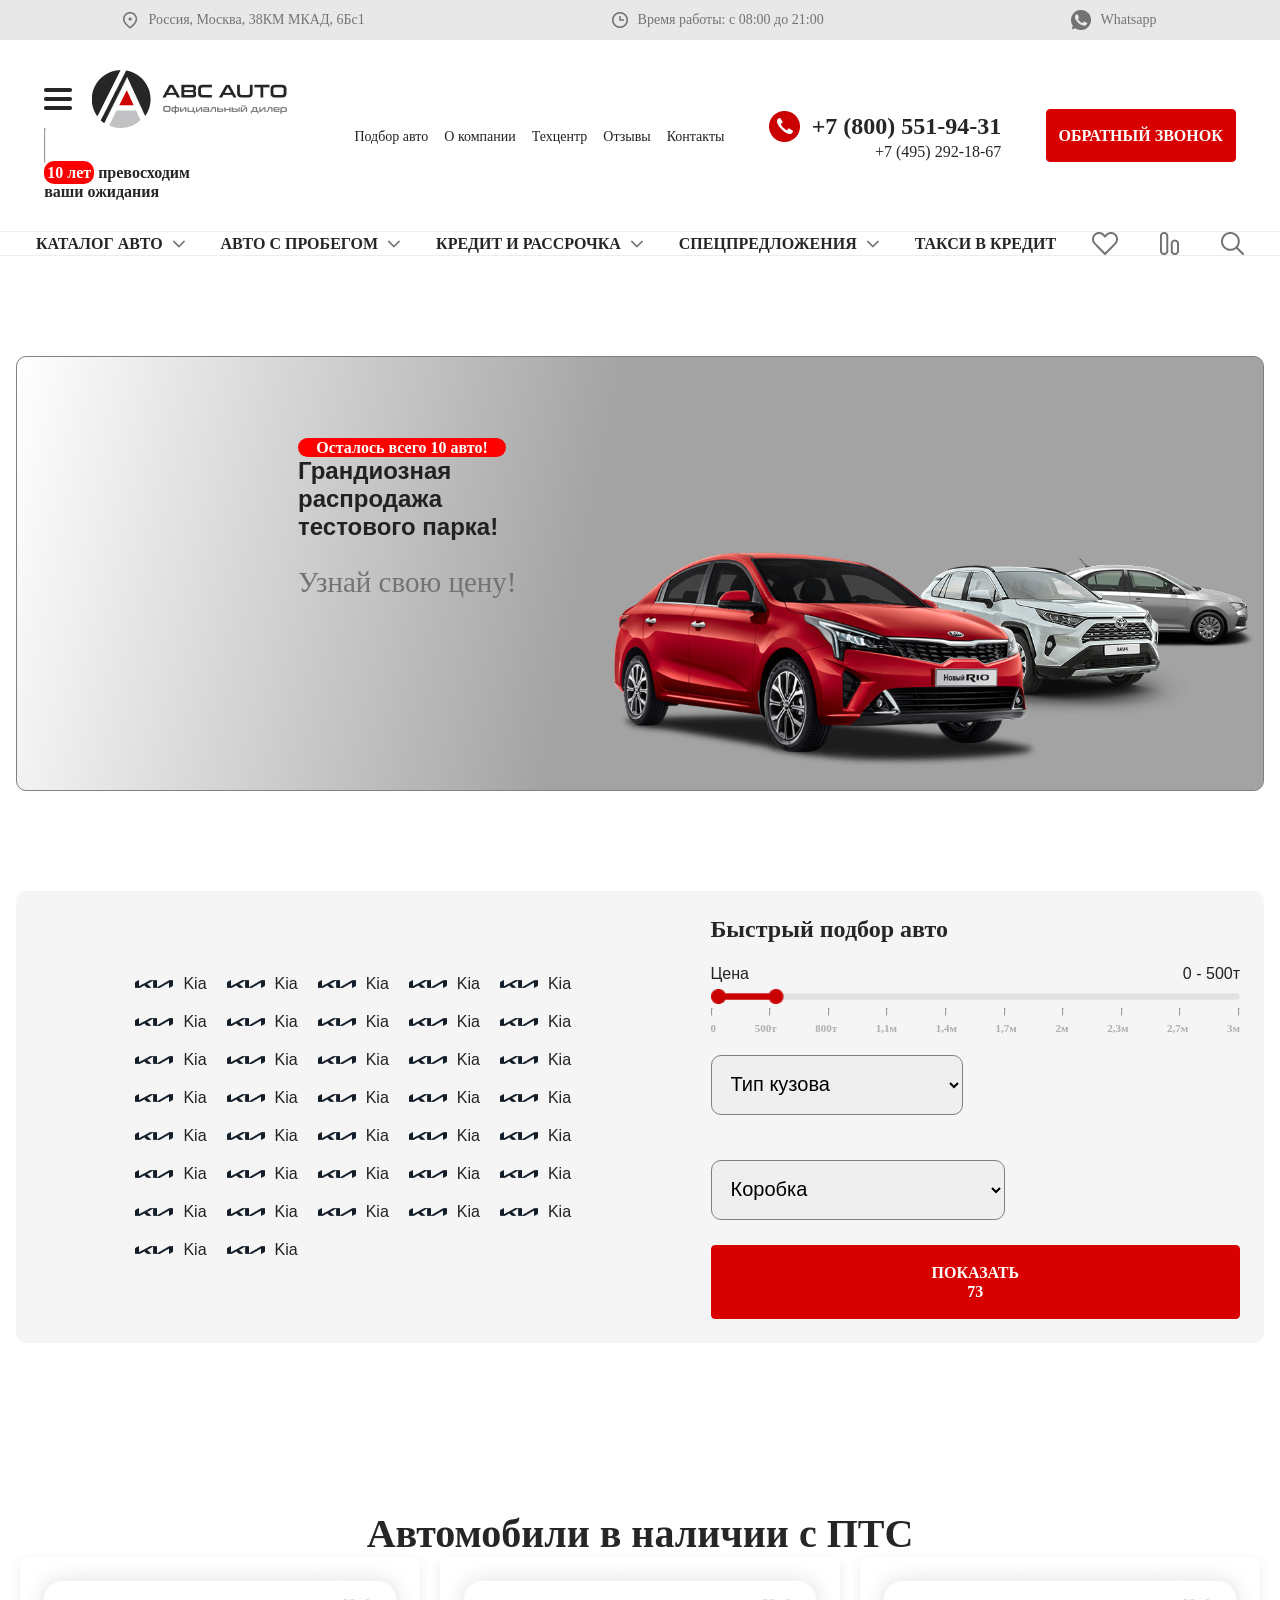
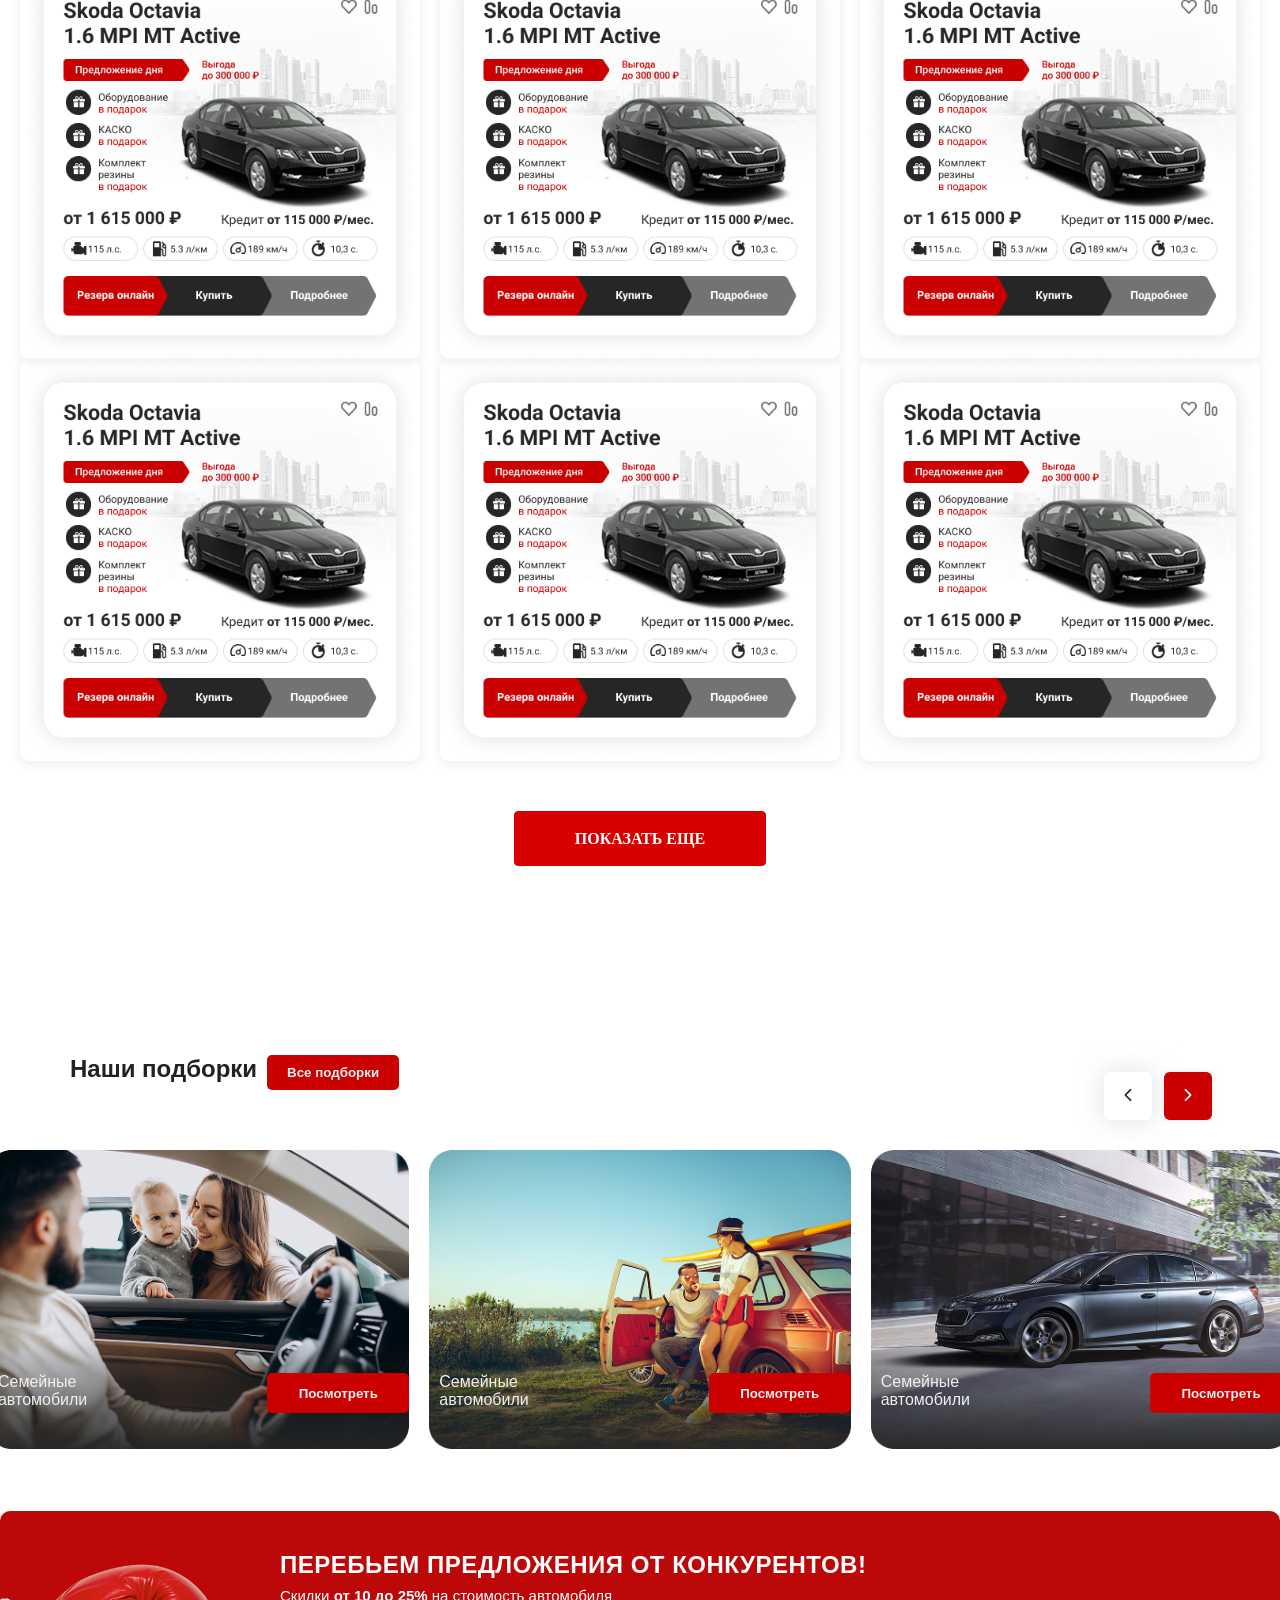
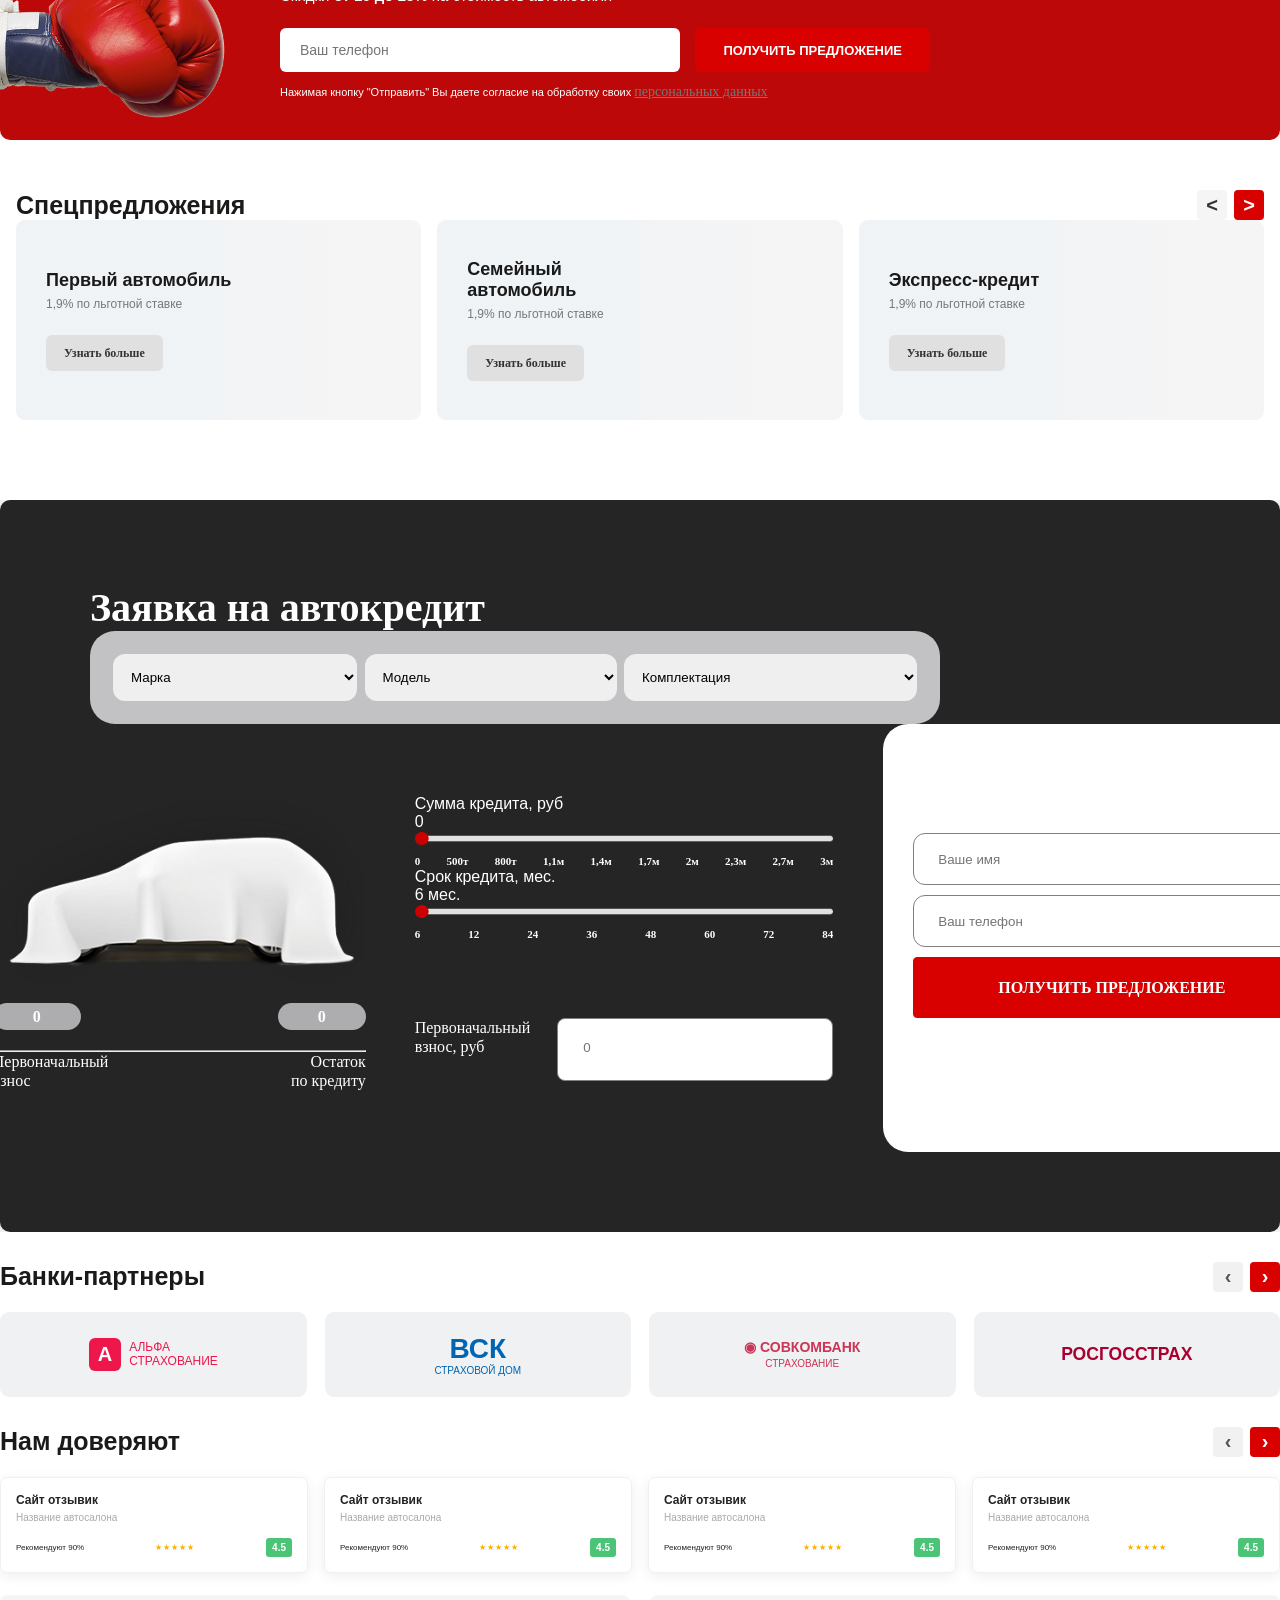
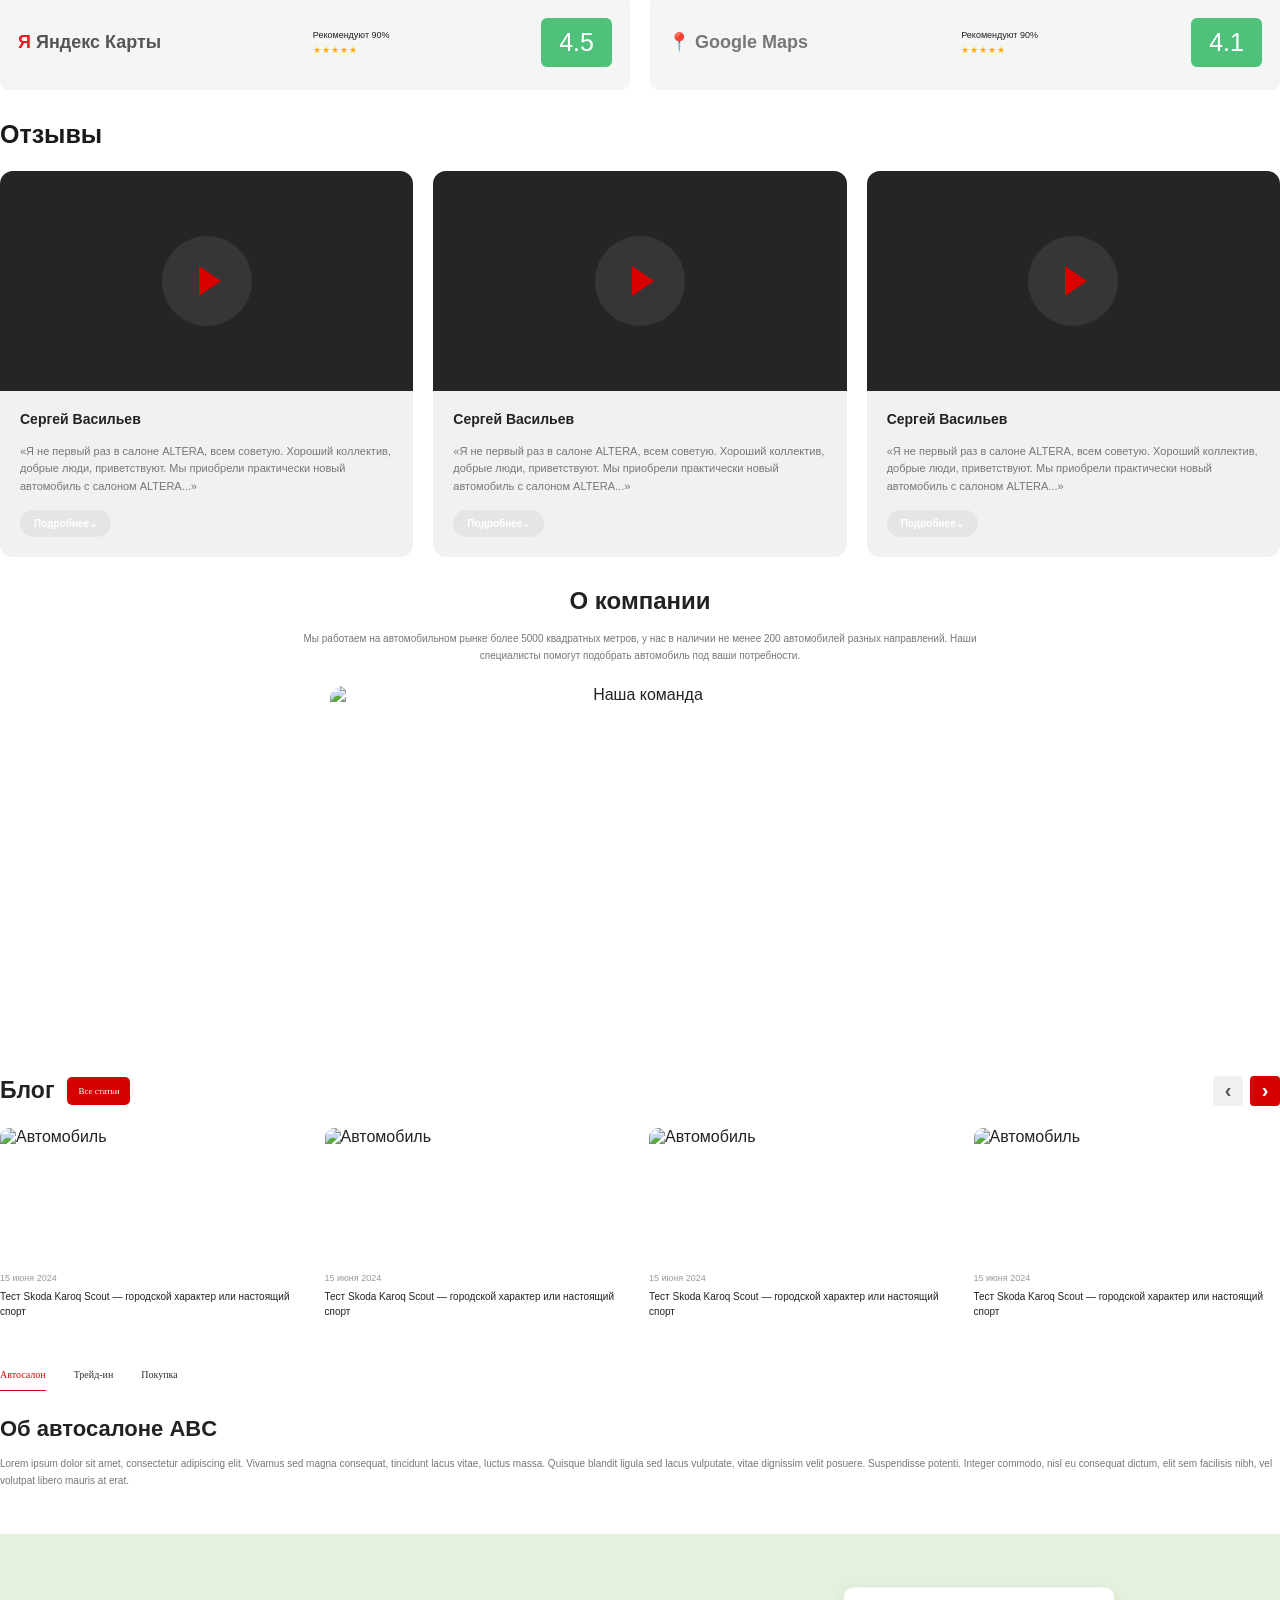
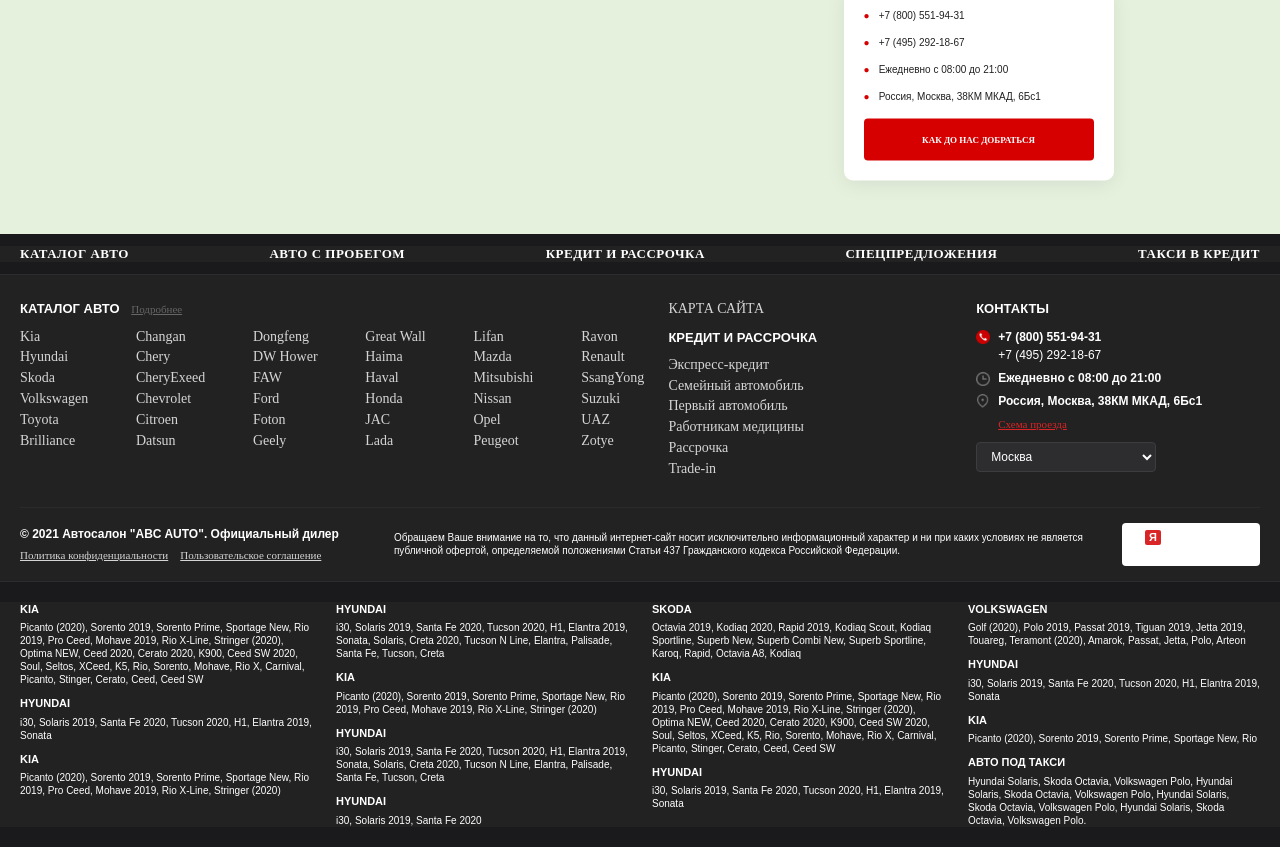
==== commit 60d428c5: "salom1" ====
--- a/index.html
+++ b/index.html
@@ -18,16 +18,18 @@
             </div>
 
             <div class="header__top">
-                <div class="imgs">
-                    <img src="./assents/burger.png" alt="" class="top__burger">
-                    <img src="./assents/logo.png" alt="" class="logo">
-                </div>
-
-                <hr class="hr">
-
-                <p class="top__text">
-                    <span class="top__span">10 лет</span> превосходим <br> ваши ожидания
-                </p>
+                <div class="top__top">
+                    <div class="imgs">
+                        <img src="./assents/burger.png" alt="" class="top__burger">
+                        <img src="./assents/logo.png" alt="" class="logo">
+                    </div>
+
+                    <hr class="hr">
+
+                    <p class="top__text">
+                        <span class="top__span">10 лет</span> превосходим <br> ваши ожидания
+                    </p>
+                </div>
 
                 <ul class="top__menu">
                     <li class="top__item"><a href="./index.html" class="top__link">Подбор авто</a></li>
--- a/style.css
+++ b/style.css
@@ -4951,6 +4951,16 @@
   .abc1 {
     display: none;
   }
+
+  .top__top {
+    display: flex;
+    align-items: center;
+    justify-content: space-evenly;
+  }
+
+  .logo {
+    width: 60%;
+  }
 }
 
 /* Planshet */
@@ -4969,4 +4979,14 @@
   .offers__grid {
     grid-template-columns: repeat(2, minmax(0, 1fr));
   }
-}
+
+  .top__top {
+    display: flex;
+    align-items: center;
+    justify-content: space-evenly;
+  }
+
+  .logo {
+    width: 60%;
+  }
+}
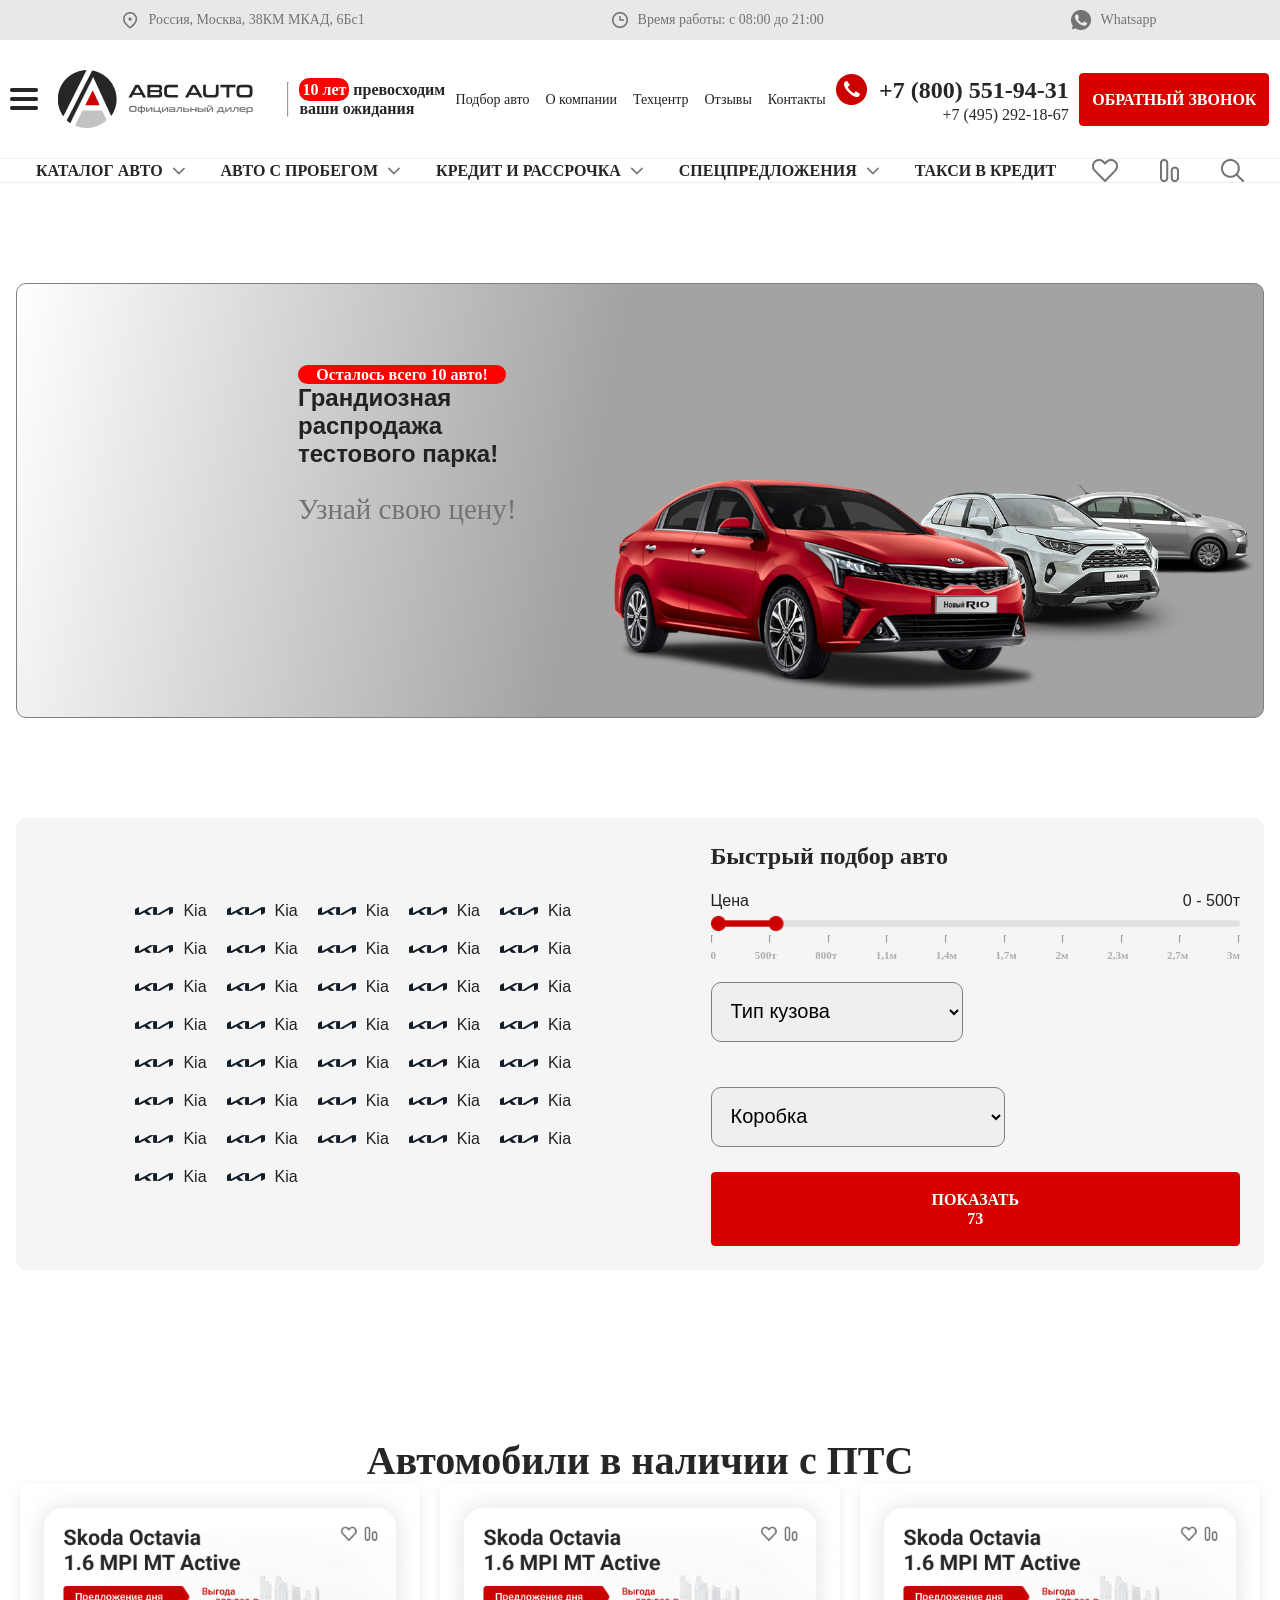
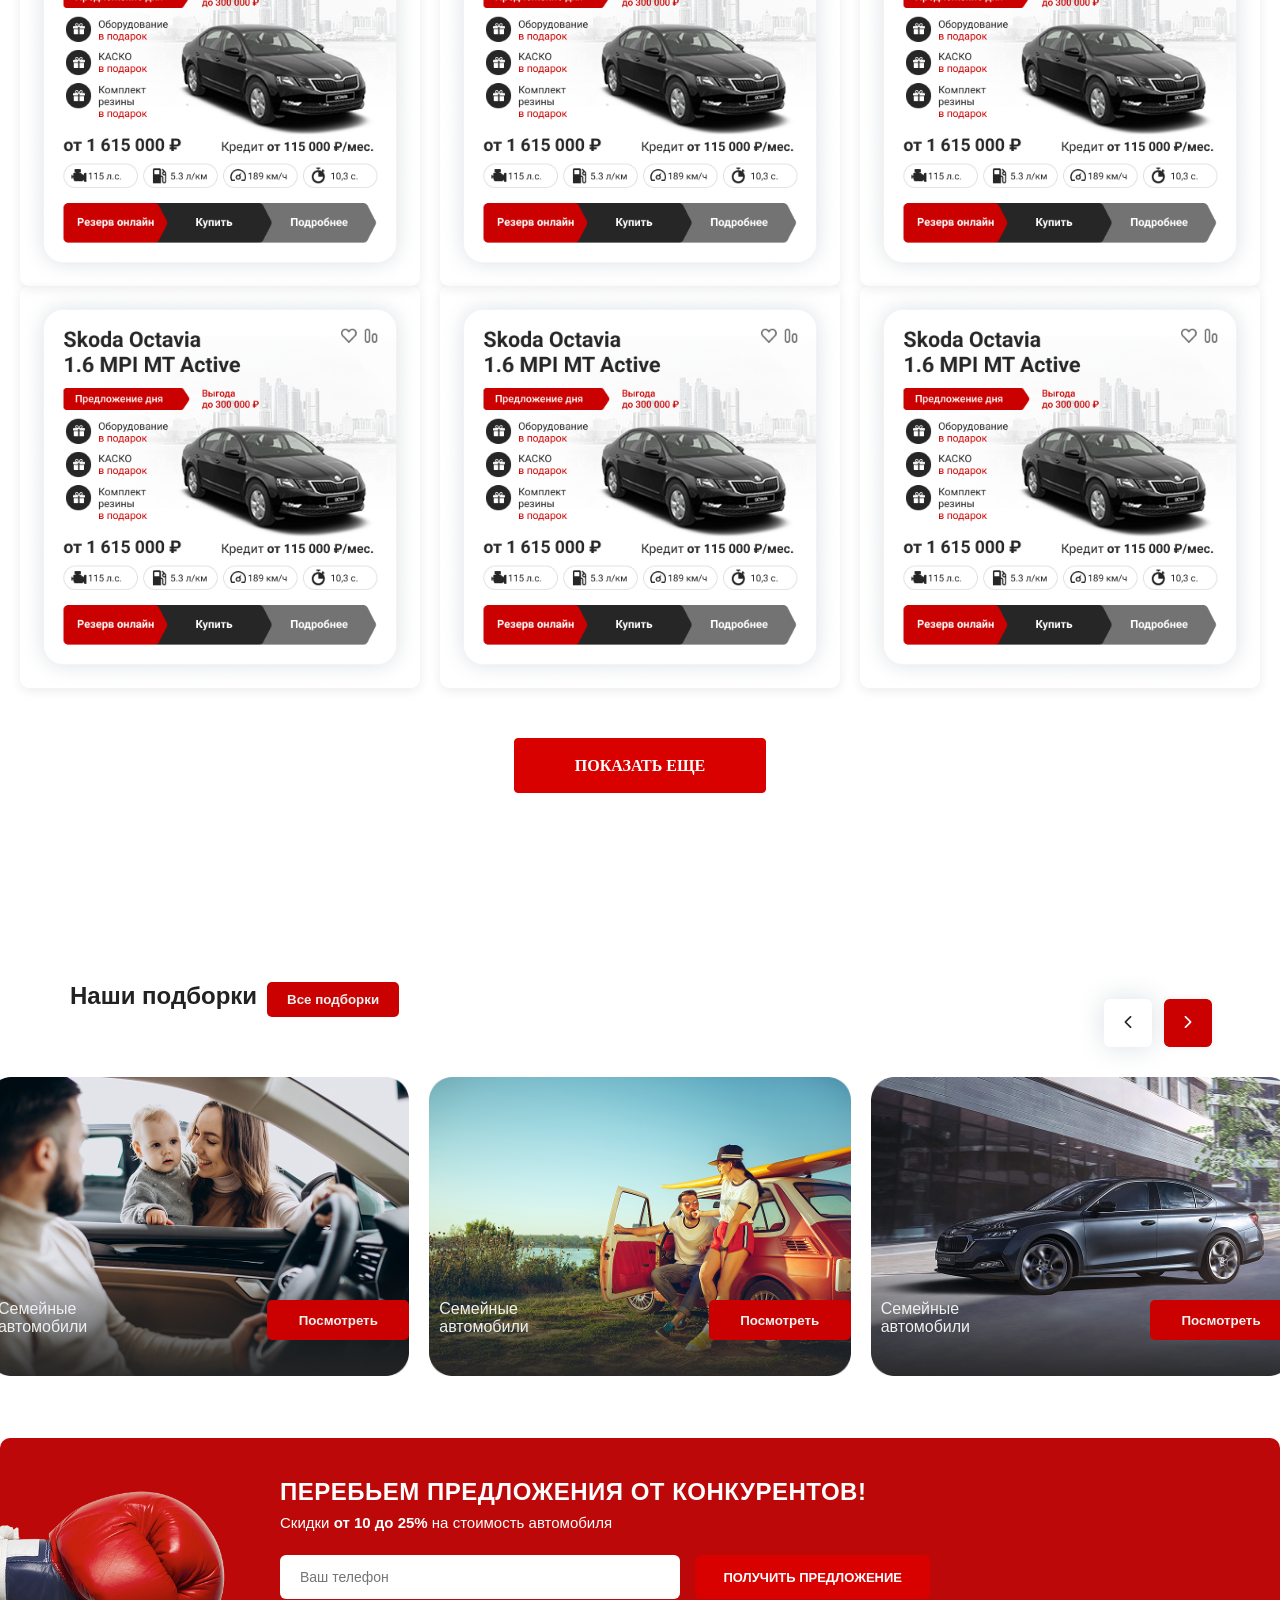
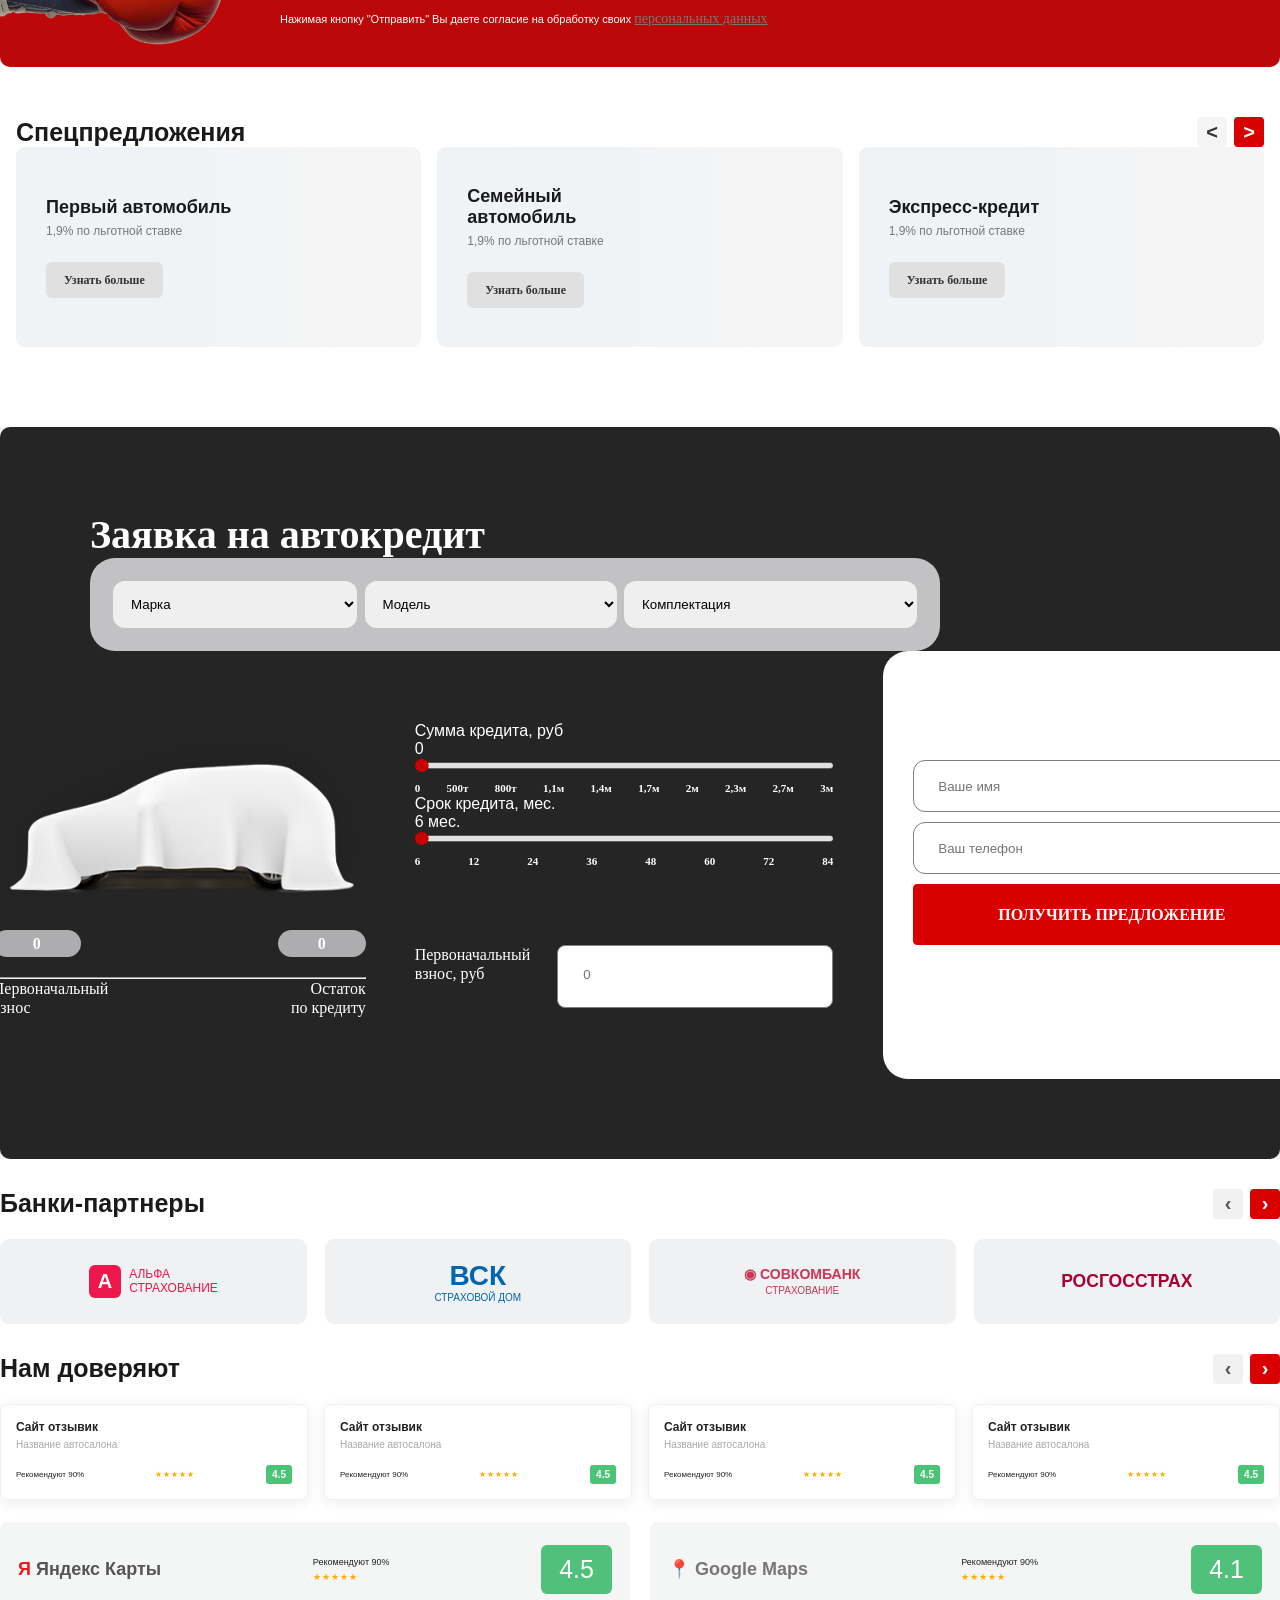
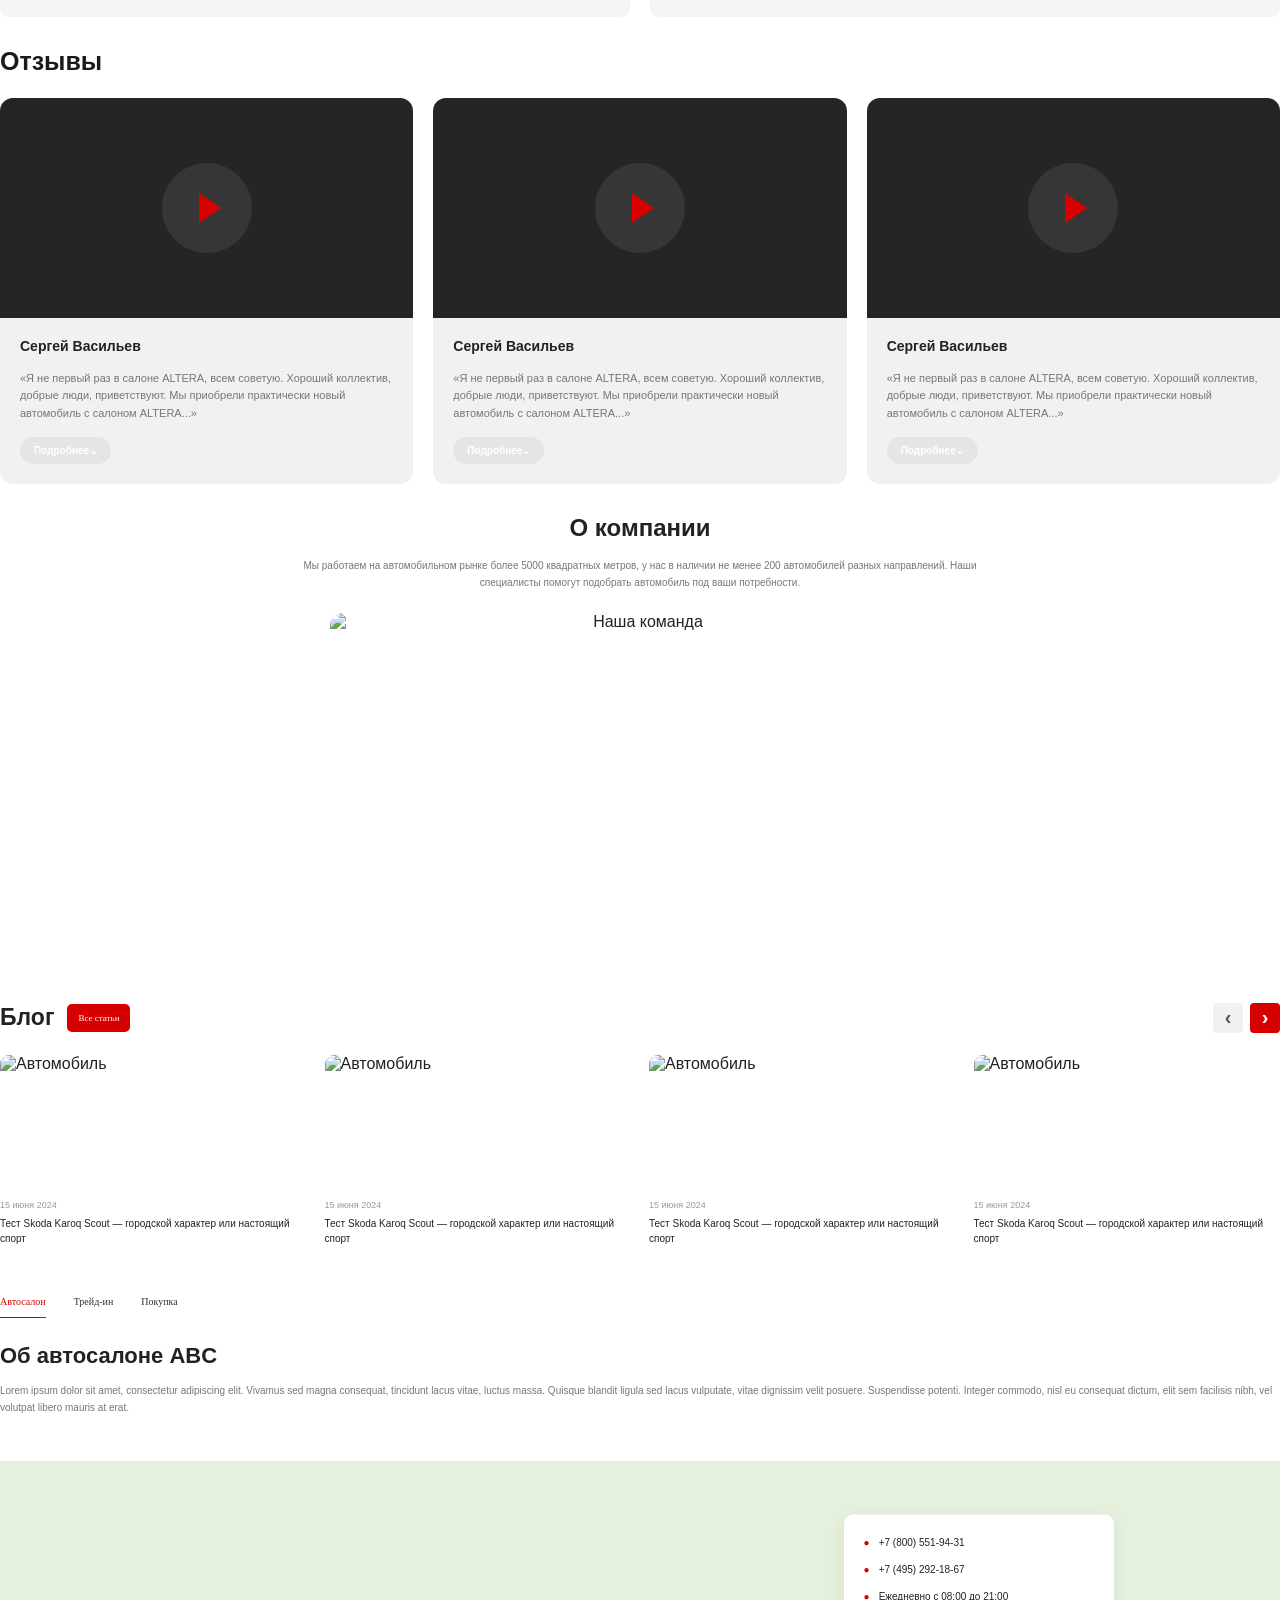
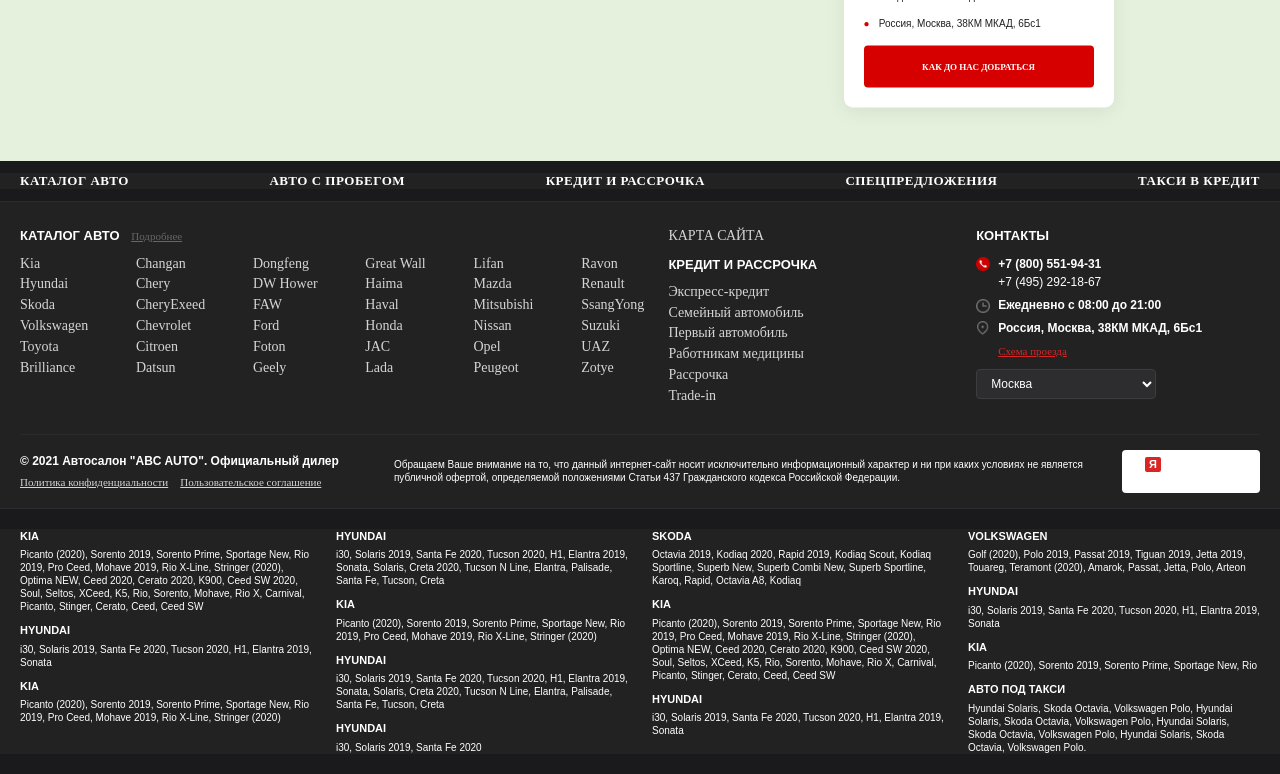
==== commit 51e0c645: "desktop yugadi" ====
--- a/index.html
+++ b/index.html
@@ -18,7 +18,6 @@
             </div>
 
             <div class="header__top">
-                <div class="top__top">
                     <div class="imgs">
                         <img src="./assents/burger.png" alt="" class="top__burger">
                         <img src="./assents/logo.png" alt="" class="logo">
@@ -29,7 +28,6 @@
                     <p class="top__text">
                         <span class="top__span">10 лет</span> превосходим <br> ваши ожидания
                     </p>
-                </div>
 
                 <ul class="top__menu">
                     <li class="top__item"><a href="./index.html" class="top__link">Подбор авто</a></li>
@@ -264,8 +262,8 @@
                 <p class="banner__subtitle">Скидки <span>от 10 до 25%</span> на стоимость автомобиля</p>
 
                 <form class="banner__form" onsubmit="event.preventDefault();">
-                    <input type="tel" placeholder="Ваш телефон" required class="phone__input">
-                    <button type="submit" class="submit__btn">ПОЛУЧИТЬ ПРЕДЛОЖЕНИЕ</button>
+                    <input type="number" placeholder="Ваш телефон" required class="phone__input">
+                    <button type="number" class="submit__btn">ПОЛУЧИТЬ ПРЕДЛОЖЕНИЕ</button>
                 </form>
 
                 <p class="terms__text">
--- a/style.css
+++ b/style.css
@@ -4,6 +4,10 @@
   padding: 0;
 
   box-sizing: border-box;
+}
+
+a {
+  color: red;
 }
 
 header,
@@ -127,10 +131,6 @@
   justify-content: center;
 
   gap: 16px;
-}
-
-.span__menu {
-  color: red;
 }
 
 .top__tel1 {
@@ -4952,14 +4952,20 @@
     display: none;
   }
 
-  .top__top {
-    display: flex;
-    align-items: center;
-    justify-content: space-evenly;
+  .top__text {
+    display: none;
   }
 
   .logo {
     width: 60%;
+  }
+
+  .imgs {
+    justify-content: space-between;
+  }
+
+  .likes {
+    display: none;
   }
 }
 
@@ -4980,13 +4986,7 @@
     grid-template-columns: repeat(2, minmax(0, 1fr));
   }
 
-  .top__top {
-    display: flex;
-    align-items: center;
-    justify-content: space-evenly;
-  }
-
   .logo {
     width: 60%;
   }
-}
+}
